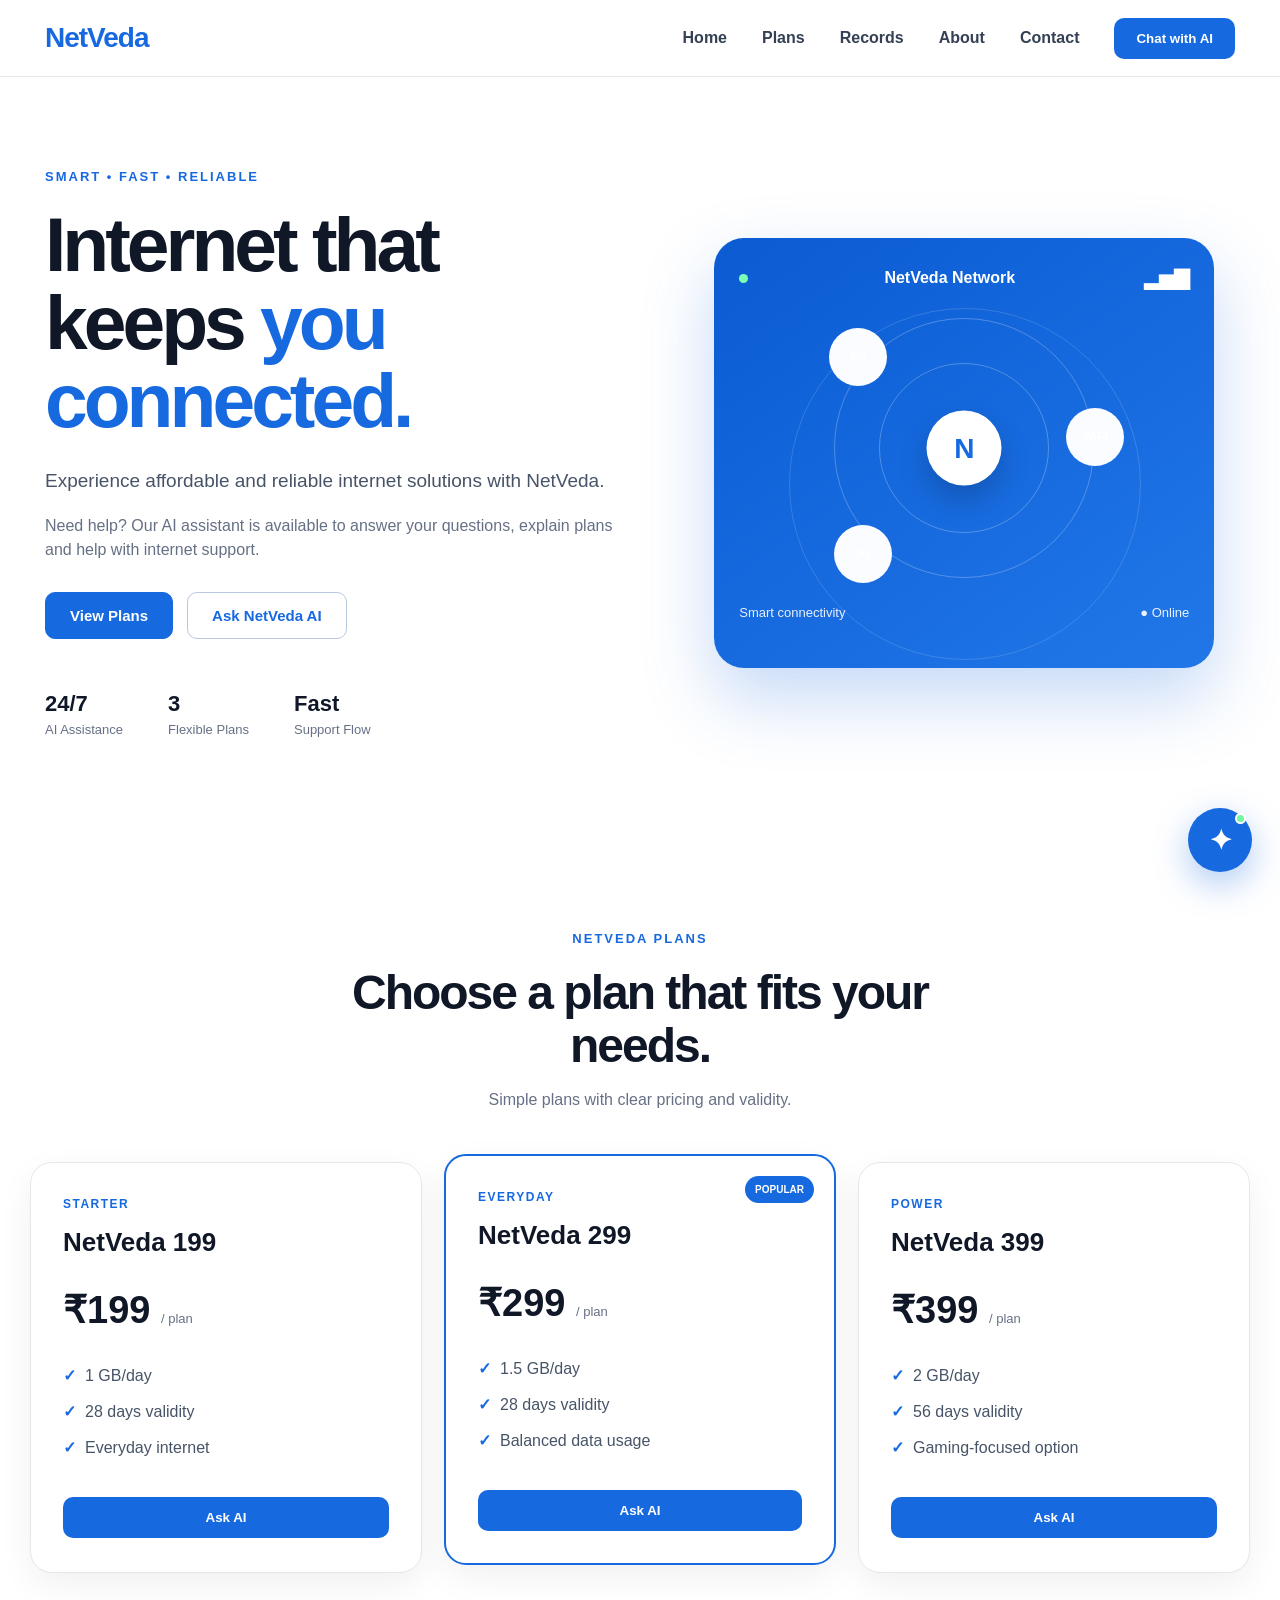
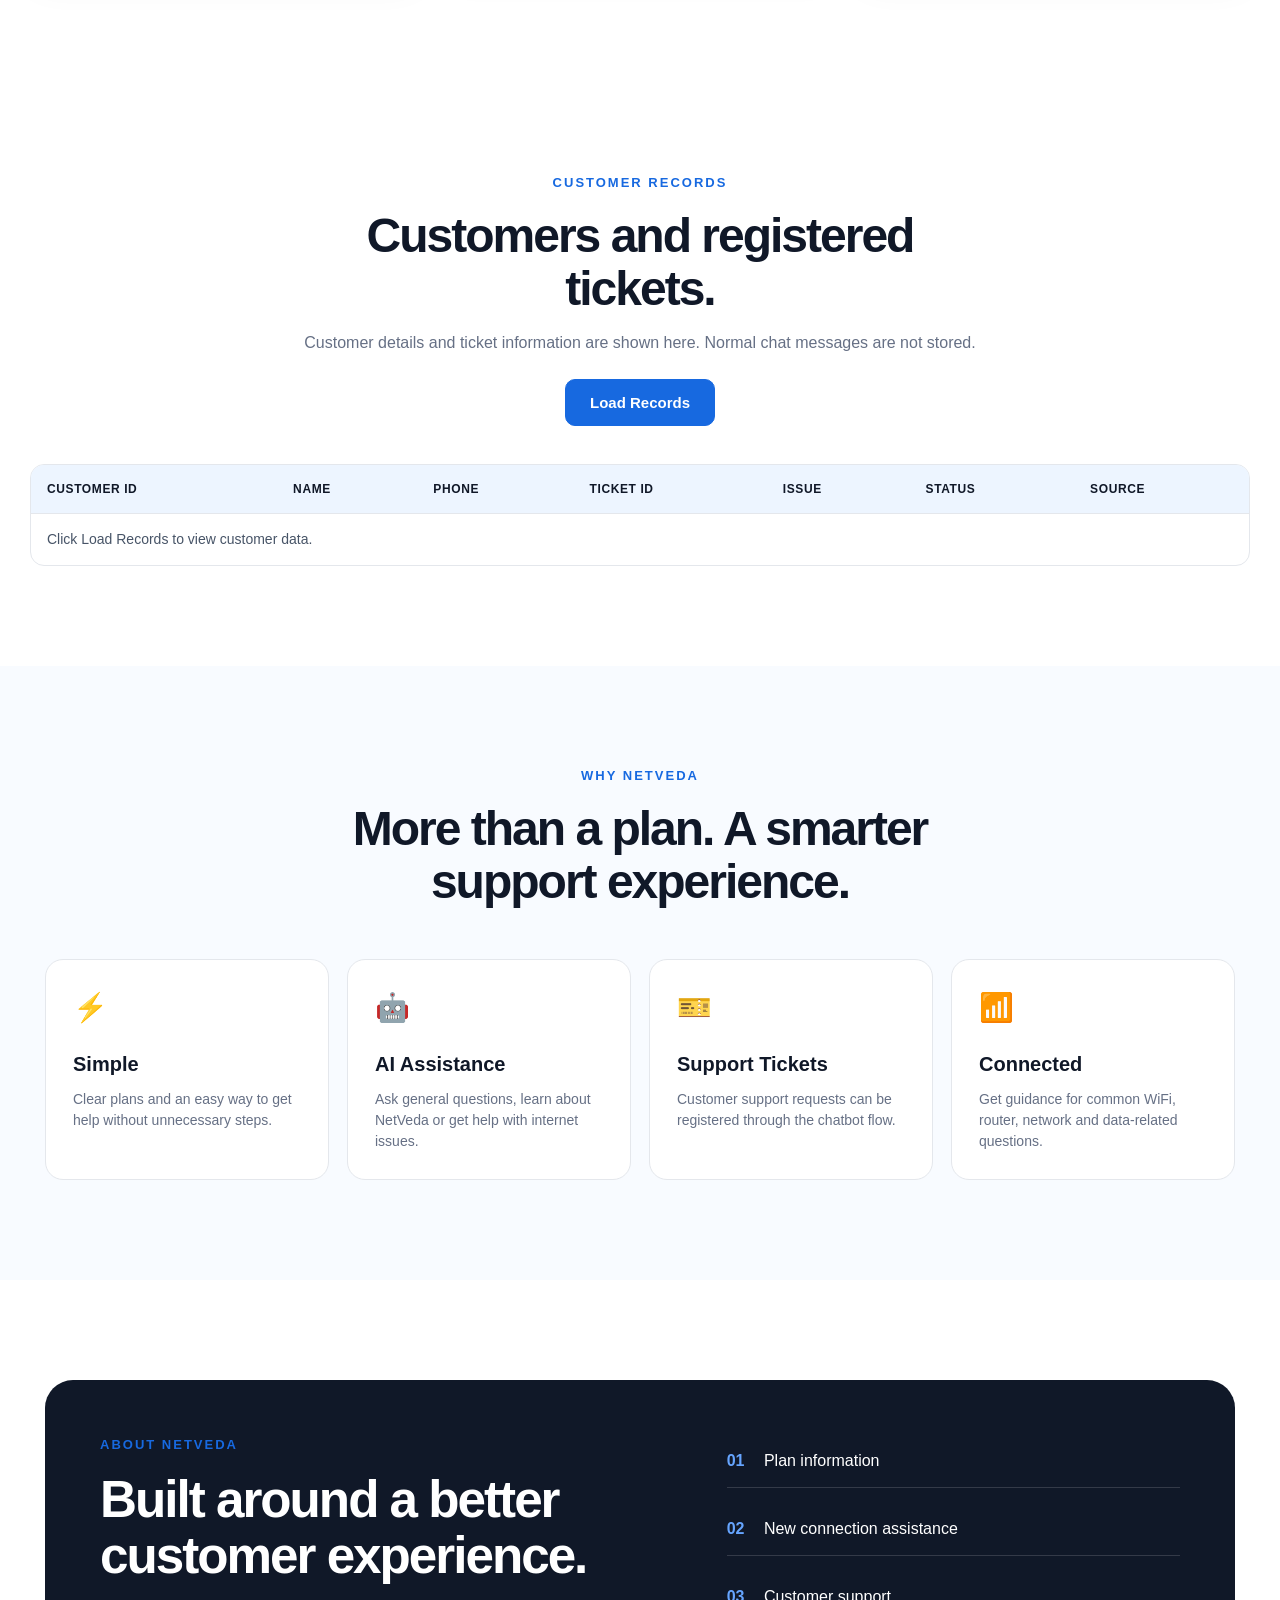
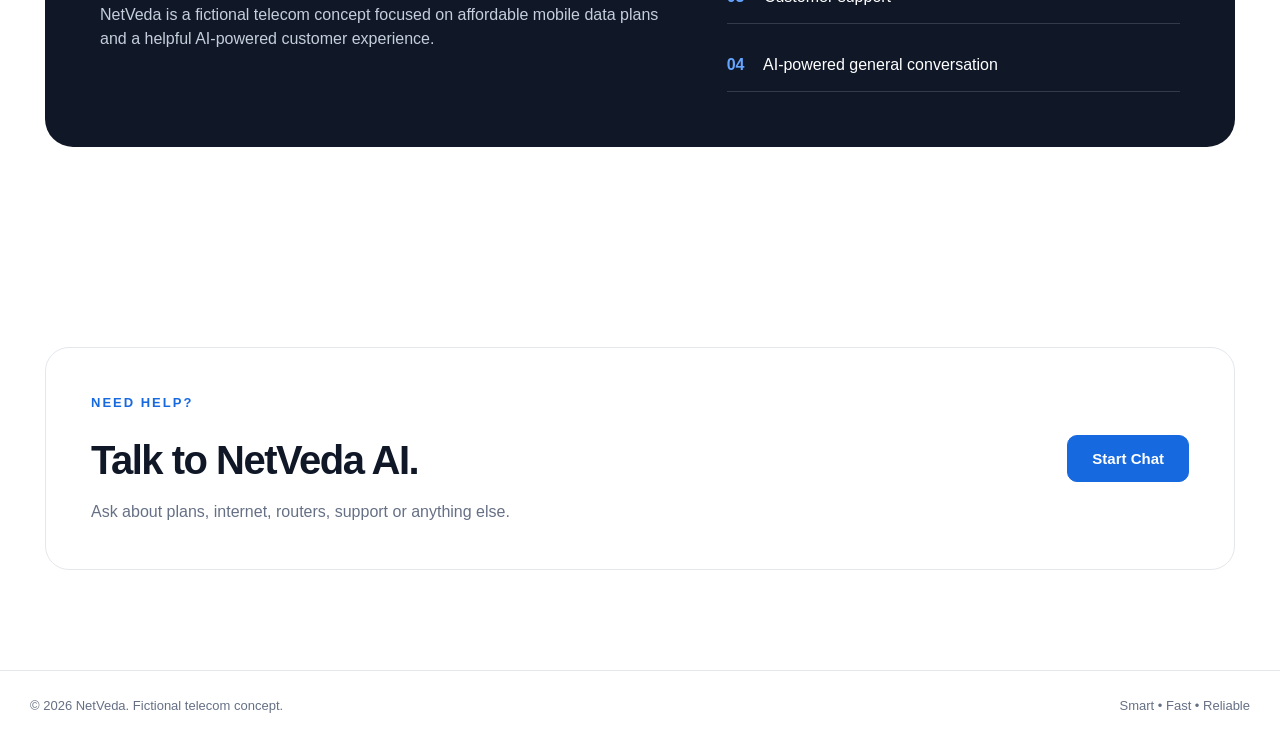
==== frontend/index.html @ 03ab460b "Initial public release" ====
<!DOCTYPE html>
<html lang="en">
<head>
    <meta charset="UTF-8">
    <meta name="viewport" content="width=device-width, initial-scale=1.0">
    <meta name="description" content="NetVeda - Smart, fast and reliable internet solutions.">
    <title>NetVeda - Smart Internet Solutions</title>

    <link rel="stylesheet" href="style.css">
</head>

<body>

    <!-- ================= NAVBAR ================= -->

    <header class="navbar">

        <div class="nav-inner">

            <a href="#home" class="brand">
                NetVeda
            </a>

            <nav class="nav-links">
                <a href="#home">Home</a>
                <a href="#plans">Plans</a>
                <a href="#customer-records">Records</a>
                <a href="#about">About</a>
                <a href="#contact">Contact</a>
            </nav>

            <button
                class="nav-chat-btn"
                type="button"
                onclick="openChat()">
                Chat with AI
            </button>

            <button
                class="mobile-menu-btn"
                type="button"
                onclick="toggleMobileMenu()">
                ☰
            </button>

        </div>

        <nav class="mobile-nav" id="mobile-nav">

            <a href="#home" onclick="closeMobileMenu()">
                Home
            </a>

            <a href="#plans" onclick="closeMobileMenu()">
                Plans
            </a>

            <a href="#customer-records" onclick="closeMobileMenu()">
                Records
            </a>

            <a href="#about" onclick="closeMobileMenu()">
                About
            </a>

            <a href="#contact" onclick="closeMobileMenu()">
                Contact
            </a>

            <button
                type="button"
                onclick="closeMobileMenu(); openChat()">
                Chat with AI
            </button>

        </nav>

    </header>


    <!-- ================= HERO ================= -->

    <main>

        <section class="hero" id="home">

            <div class="hero-content">

                <div class="eyebrow">
                    SMART • FAST • RELIABLE
                </div>

                <h1>
                    Internet that keeps
                    <span>you connected.</span>
                </h1>

                <p class="hero-text">
                    Experience affordable and reliable internet
                    solutions with NetVeda.
                </p>

                <p class="hero-subtext">
                    Need help? Our AI assistant is available to
                    answer your questions, explain plans and help
                    with internet support.
                </p>

                <div class="hero-actions">

                    <button
                        class="primary-btn"
                        onclick="scrollToPlans()">
                        View Plans
                    </button>

                    <button
                        class="secondary-btn"
                        onclick="openChat()">
                        Ask NetVeda AI
                    </button>

                </div>

                <div class="hero-stats">

                    <div>
                        <strong>24/7</strong>
                        <span>AI Assistance</span>
                    </div>

                    <div>
                        <strong>3</strong>
                        <span>Flexible Plans</span>
                    </div>

                    <div>
                        <strong>Fast</strong>
                        <span>Support Flow</span>
                    </div>

                </div>

            </div>


            <div class="hero-visual">

                <div class="network-card">

                    <div class="network-top">

                        <span class="status-dot"></span>

                        <span>
                            NetVeda Network
                        </span>

                        <span class="signal">
                            ▂▅▇
                        </span>

                    </div>

                    <div class="network-orbit">

                        <div class="orbit orbit-one"></div>
                        <div class="orbit orbit-two"></div>

                        <div class="orbit-center">
                            N
                        </div>

                        <div class="node node-one">
                            5G
                        </div>

                        <div class="node node-two">
                            WiFi
                        </div>

                        <div class="node node-three">
                            AI
                        </div>

                    </div>

                    <div class="network-footer">

                        <span>
                            Smart connectivity
                        </span>

                        <span>
                            ● Online
                        </span>

                    </div>

                </div>

            </div>

        </section>


        <!-- ================= PLANS ================= -->

        <section
            class="section plans-section"
            id="plans">

            <div class="section-heading">

                <div class="eyebrow">
                    NETVEDA PLANS
                </div>

                <h2>
                    Choose a plan that fits your needs.
                </h2>

                <p>
                    Simple plans with clear pricing and validity.
                </p>

            </div>


            <div class="plans-grid">

                <!-- PLAN 199 -->

                <article class="plan-card">

                    <div class="plan-label">
                        STARTER
                    </div>

                    <h3>
                        NetVeda 199
                    </h3>

                    <div class="price">
                        ₹199
                        <span>/ plan</span>
                    </div>

                    <ul>
                        <li>1 GB/day</li>
                        <li>28 days validity</li>
                        <li>Everyday internet</li>
                    </ul>

                    <button
                        onclick="askAboutPlan('NetVeda 199')">
                        Ask AI
                    </button>

                </article>


                <!-- PLAN 299 -->

                <article class="plan-card featured">

                    <div class="popular-badge">
                        POPULAR
                    </div>

                    <div class="plan-label">
                        EVERYDAY
                    </div>

                    <h3>
                        NetVeda 299
                    </h3>

                    <div class="price">
                        ₹299
                        <span>/ plan</span>
                    </div>

                    <ul>
                        <li>1.5 GB/day</li>
                        <li>28 days validity</li>
                        <li>Balanced data usage</li>
                    </ul>

                    <button
                        onclick="askAboutPlan('NetVeda 299')">
                        Ask AI
                    </button>

                </article>


                <!-- PLAN 399 -->

                <article class="plan-card">

                    <div class="plan-label">
                        POWER
                    </div>

                    <h3>
                        NetVeda 399
                    </h3>

                    <div class="price">
                        ₹399
                        <span>/ plan</span>
                    </div>

                    <ul>
                        <li>2 GB/day</li>
                        <li>56 days validity</li>
                        <li>Gaming-focused option</li>
                    </ul>

                    <button
                        onclick="askAboutPlan('NetVeda 399')">
                        Ask AI
                    </button>

                </article>

            </div>

        </section>


        <!-- ================= CUSTOMER RECORDS ================= -->

        <section
            class="section records-section"
            id="customer-records">

            <div class="section-heading records-heading">

                <div class="eyebrow">
                    CUSTOMER RECORDS
                </div>

                <h2>
                    Customers and registered tickets.
                </h2>

                <p>
                    Customer details and ticket information are shown here.
                    Normal chat messages are not stored.
                </p>

                <button
                    class="primary-btn records-load-btn"
                    type="button"
                    onclick="loadCustomerRecords()">
                    Load Records
                </button>

            </div>

            <div class="records-table-wrap">
                <table class="records-table">
                    <thead>
                        <tr>
                            <th>Customer ID</th>
                            <th>Name</th>
                            <th>Phone</th>
                            <th>Ticket ID</th>
                            <th>Issue</th>
                            <th>Status</th>
                            <th>Source</th>
                        </tr>
                    </thead>
                    <tbody id="customer-records-body">
                        <tr>
                            <td colspan="7">Click Load Records to view customer data.</td>
                        </tr>
                    </tbody>
                </table>
            </div>

        </section>


        <!-- ================= FEATURES ================= -->

        <section class="section features-section">

            <div class="section-heading">

                <div class="eyebrow">
                    WHY NETVEDA
                </div>

                <h2>
                    More than a plan.
                    A smarter support experience.
                </h2>

            </div>


            <div class="features-grid">

                <div class="feature-card">

                    <div class="feature-icon">
                        ⚡
                    </div>

                    <h3>
                        Simple
                    </h3>

                    <p>
                        Clear plans and an easy way to get help
                        without unnecessary steps.
                    </p>

                </div>


                <div class="feature-card">

                    <div class="feature-icon">
                        🤖
                    </div>

                    <h3>
                        AI Assistance
                    </h3>

                    <p>
                        Ask general questions, learn about NetVeda
                        or get help with internet issues.
                    </p>

                </div>


                <div class="feature-card">

                    <div class="feature-icon">
                        🎫
                    </div>

                    <h3>
                        Support Tickets
                    </h3>

                    <p>
                        Customer support requests can be registered
                        through the chatbot flow.
                    </p>

                </div>


                <div class="feature-card">

                    <div class="feature-icon">
                        📶
                    </div>

                    <h3>
                        Connected
                    </h3>

                    <p>
                        Get guidance for common WiFi, router,
                        network and data-related questions.
                    </p>

                </div>

            </div>

        </section>


        <!-- ================= ABOUT ================= -->

        <section
            class="section about-section"
            id="about">

            <div class="about-card">

                <div>

                    <div class="eyebrow">
                        ABOUT NETVEDA
                    </div>

                    <h2>
                        Built around a better
                        customer experience.
                    </h2>

                    <p>
                        NetVeda is a fictional telecom concept
                        focused on affordable mobile data plans
                        and a helpful AI-powered customer experience.
                    </p>

                </div>


                <div class="about-points">

                    <div>
                        <span>01</span>
                        Plan information
                    </div>

                    <div>
                        <span>02</span>
                        New connection assistance
                    </div>

                    <div>
                        <span>03</span>
                        Customer support
                    </div>

                    <div>
                        <span>04</span>
                        AI-powered general conversation
                    </div>

                </div>

            </div>

        </section>


        <!-- ================= CONTACT ================= -->

        <section
            class="section contact-section"
            id="contact">

            <div class="contact-card">

                <div>

                    <div class="eyebrow">
                        NEED HELP?
                    </div>

                    <h2>
                        Talk to NetVeda AI.
                    </h2>

                    <p>
                        Ask about plans, internet, routers,
                        support or anything else.
                    </p>

                </div>

                <button
                    class="primary-btn"
                    onclick="openChat()">
                    Start Chat
                </button>

            </div>

        </section>

    </main>


    <!-- ================= CHATBOT ================= -->

    <div
        class="chatbot"
        id="chatbot"
        aria-hidden="true">

        <!-- HEADER -->

        <div class="chat-header">

            <div class="chat-brand">

                <div class="bot-avatar">
                    ✦
                </div>

                <div>

                    <div class="chat-title">
                        Need help? Ask NetVeda.
                    </div>

                    <div class="chat-status">
                        <span></span>
                        Online
                    </div>

                </div>

            </div>


            <div class="chat-header-actions">

                <button
                    class="header-icon-btn"
                    onclick="minimizeChat()">
                    −
                </button>

                <button
                    class="header-icon-btn close-btn"
                    onclick="closeChat()">
                    ×
                </button>

            </div>

        </div>


        <!-- WELCOME -->

        <div
            class="chat-welcome"
            id="chat-welcome">

            <div class="welcome-icon">
                ✦
            </div>

            <h3>
                Hi! I'm NetVeda AI 👋
            </h3>

            <p>
                I can help with NetVeda plans,
                internet and router issues,
                customer support, or normal questions.
            </p>


            <div class="quick-actions">

                <button
                    onclick="quickMessage('Show me the NetVeda plans')">
                    View NetVeda Plans
                </button>

                <button
                    onclick="quickMessage('I want a new connection')">
                    New Connection
                </button>

                <button
                    onclick="quickMessage('I need internet or router help')">
                    Internet / Router Help
                </button>

                <button
                    onclick="quickMessage('I am an existing customer')">
                    Existing Customer
                </button>

            </div>

        </div>


        <!-- CHAT MESSAGES -->

        <div
            class="chat-window"
            id="chat-window">
        </div>


        <!-- INPUT -->

        <div class="chat-input-area">

            <div class="input-shell">

                <span class="input-sparkle">
                    ✦
                </span>

                <input
                    type="text"
                    id="user-input"
                    placeholder="Ask me anything..."
                    autocomplete="off">

                <button
                    type="button"
                    id="send-button"
                    onclick="sendMessage()">
                    ➤
                </button>

            </div>

            <div class="chat-note">
                NetVeda AI can make mistakes.
                Check important information.
            </div>

        </div>

    </div>


    <!-- FLOATING CHAT BUTTON -->

    <button
        class="chat-float"
        id="chat-float"
        onclick="openChat()">

        <span class="float-bot">
            ✦
        </span>

        <span class="float-pulse"></span>

    </button>


    <!-- FOOTER -->

    <footer class="footer">

        <div>
            © 2026 NetVeda.
            Fictional telecom concept.
        </div>

        <div>
            Smart • Fast • Reliable
        </div>

    </footer>


    <script src="script.js"></script>

</body>
</html>
---- frontend/style.css ----
/* =========================================================
   NETVEDA WEBSITE
   ========================================================= */

* {
    box-sizing: border-box;
    margin: 0;
    padding: 0;
}

:root {
    --blue: #1769e0;
    --blue-dark: #0d4fc1;
    --blue-light: #edf5ff;
    --text: #101828;
    --muted: #667085;
    --border: #e4e7ec;
    --white: #ffffff;
    --shadow: 0 20px 60px rgba(16, 24, 40, 0.12);
}

html {
    scroll-behavior: smooth;
}

body {
    font-family: Arial, Helvetica, sans-serif;
    color: var(--text);
    background: #ffffff;
    line-height: 1.5;
}


/* =========================================================
   NAVBAR
   ========================================================= */

.navbar {
    position: sticky;
    top: 0;
    z-index: 100;
    background: rgba(255, 255, 255, 0.96);
    border-bottom: 1px solid var(--border);
    background: rgba(255, 255, 255, 0.98);
}

.nav-inner {
    max-width: 1250px;
    height: 76px;
    margin: auto;
    padding: 0 30px;

    display: flex;
    align-items: center;
    justify-content: space-between;
}

.brand {
    color: var(--blue);
    text-decoration: none;
    font-size: 28px;
    font-weight: 800;
    letter-spacing: -1px;
}

.nav-links {
    display: flex;
    gap: 35px;
    margin-left: auto;
    margin-right: 35px;
}

.nav-links a {
    text-decoration: none;
    color: #344054;
    font-weight: 600;
}

.nav-links a:hover {
    color: var(--blue);
}

.nav-chat-btn {
    border: none;
    background: var(--blue);
    color: white;
    padding: 13px 22px;
    border-radius: 10px;
    font-weight: 700;
    cursor: pointer;
}

.nav-chat-btn:hover {
    background: var(--blue-dark);
}

.mobile-menu-btn {
    display: none;
}

.mobile-nav {
    display: none;
}


/* =========================================================
   HERO
   ========================================================= */

.hero {
    max-width: 1250px;
    min-height: 680px;
    margin: auto;
    padding: 90px 30px;

    display: grid;
    grid-template-columns: 1.05fr 0.95fr;
    align-items: center;
    gap: 50px;
}

.eyebrow {
    color: var(--blue);
    font-size: 13px;
    font-weight: 800;
    letter-spacing: 2px;
    margin-bottom: 18px;
}

.hero h1 {
    font-size: clamp(48px, 6vw, 78px);
    line-height: 1.02;
    letter-spacing: -4px;
    max-width: 720px;
}

.hero h1 span {
    color: var(--blue);
}

.hero-text {
    margin-top: 28px;
    color: #475467;
    font-size: 19px;
    max-width: 650px;
}

.hero-subtext {
    margin-top: 18px;
    color: var(--muted);
    font-size: 16px;
    max-width: 650px;
}

.hero-actions {
    display: flex;
    gap: 14px;
    margin-top: 30px;
}

.primary-btn,
.secondary-btn {
    border-radius: 10px;
    padding: 14px 24px;
    font-weight: 700;
    cursor: pointer;
    font-size: 15px;
}

.primary-btn {
    border: 1px solid var(--blue);
    background: var(--blue);
    color: white;
}

.primary-btn:hover {
    background: var(--blue-dark);
}

.secondary-btn {
    border: 1px solid #b8c8df;
    background: white;
    color: var(--blue);
}

.secondary-btn:hover {
    background: var(--blue-light);
}

.hero-stats {
    display: flex;
    gap: 45px;
    margin-top: 48px;
}

.hero-stats div {
    display: flex;
    flex-direction: column;
}

.hero-stats strong {
    font-size: 22px;
}

.hero-stats span {
    color: var(--muted);
    font-size: 13px;
}


/* =========================================================
   NETWORK CARD
   ========================================================= */

.hero-visual {
    display: flex;
    justify-content: center;
}

.network-card {
    width: min(100%, 500px);
    height: 430px;
    border-radius: 30px;
    background: linear-gradient(145deg, #0b5bd3, #2177e8);
    box-shadow: 0 30px 70px rgba(23, 105, 224, 0.25);
    padding: 25px;
    color: white;
    position: relative;
    overflow: hidden;
}

.network-card::before {
    content: "";
    position: absolute;
    width: 350px;
    height: 350px;
    border-radius: 50%;
    border: 1px solid rgba(255,255,255,0.15);
    top: 70px;
    left: 75px;
}

.network-top,
.network-footer {
    display: flex;
    justify-content: space-between;
    align-items: center;
    position: relative;
    z-index: 2;
}

.network-top {
    font-weight: 700;
}

.status-dot {
    width: 9px;
    height: 9px;
    border-radius: 50%;
    background: #7dffb2;
    display: inline-block;
    margin-right: 7px;
}

.signal {
    font-size: 20px;
}

.network-orbit {
    height: 310px;
    position: relative;
}

.orbit {
    position: absolute;
    border: 1px solid rgba(255,255,255,0.25);
    border-radius: 50%;
    top: 50%;
    left: 50%;
    transform: translate(-50%, -50%);
}

.orbit-one {
    width: 260px;
    height: 260px;
}

.orbit-two {
    width: 170px;
    height: 170px;
}

.orbit-center {
    position: absolute;
    top: 50%;
    left: 50%;
    transform: translate(-50%, -50%);

    width: 75px;
    height: 75px;
    border-radius: 50%;

    background: white;
    color: var(--blue);

    display: flex;
    align-items: center;
    justify-content: center;

    font-size: 28px;
    font-weight: 900;

    box-shadow: 0 15px 30px rgba(0,0,0,0.18);
}

.node {
    position: absolute;
    width: 58px;
    height: 58px;
    border-radius: 50%;

    background: rgba(255,255,255,0.15);
    border: 1px solid rgba(255,255,255,0.4);

    display: flex;
    align-items: center;
    justify-content: center;

    font-size: 12px;
    font-weight: 800;

   background: rgba(255, 255, 255, 0.98);
}

.node-one {
    top: 35px;
    left: 90px;
}

.node-two {
    right: 65px;
    top: 115px;
}

.node-three {
    left: 95px;
    bottom: 20px;
}

.network-footer {
    font-size: 13px;
    opacity: 0.9;
}


/* =========================================================
   SECTIONS
   ========================================================= */

.section {
    max-width: 1250px;
    margin: auto;
    padding: 100px 30px;
}

.section-heading {
    text-align: center;
    max-width: 700px;
    margin: auto;
}

.section-heading h2 {
    font-size: clamp(32px, 4vw, 48px);
    line-height: 1.1;
    letter-spacing: -2px;
}

.section-heading p {
    color: var(--muted);
    margin-top: 15px;
}


/* =========================================================
   PLANS
   ========================================================= */

.plans-section {
    max-width: 1300px;
}

.plans-grid {
    display: grid;
    grid-template-columns: repeat(3, 1fr);
    gap: 22px;
    margin-top: 50px;
}

.plan-card {
    position: relative;
    border: 1px solid var(--border);
    border-radius: 22px;
    padding: 32px;
    background: white;
    box-shadow: 0 12px 35px rgba(16,24,40,0.06);
}

.plan-card.featured {
    border: 2px solid var(--blue);
    transform: translateY(-8px);
}

.popular-badge {
    position: absolute;
    right: 20px;
    top: 20px;

    background: var(--blue);
    color: white;

    padding: 6px 10px;
    border-radius: 20px;

    font-size: 10px;
    font-weight: 800;
}

.plan-label {
    color: var(--blue);
    font-size: 12px;
    font-weight: 800;
    letter-spacing: 1.5px;
}

.plan-card h3 {
    font-size: 26px;
    margin-top: 10px;
}

.price {
    font-size: 38px;
    font-weight: 800;
    margin-top: 20px;
}

.price span {
    font-size: 13px;
    font-weight: 500;
    color: var(--muted);
}

.plan-card ul {
    list-style: none;
    margin-top: 25px;
}

.plan-card li {
    margin: 12px 0;
    color: #475467;
}

.plan-card li::before {
    content: "✓";
    color: var(--blue);
    font-weight: 800;
    margin-right: 9px;
}

.plan-card button {
    width: 100%;
    margin-top: 25px;

    border: none;
    background: var(--blue);
    color: white;

    padding: 13px;
    border-radius: 10px;

    font-weight: 700;
    cursor: pointer;
}

.plan-card button:hover {
    background: var(--blue-dark);
}


/* =========================================================
   CUSTOMER RECORDS
   ========================================================= */

.records-section {
    max-width: 1300px;
}

.records-load-btn {
    margin-top: 24px;
}

.records-table-wrap {
    margin-top: 38px;
    overflow-x: auto;
    border: 1px solid var(--border);
    border-radius: 14px;
    background: white;
}

.records-table {
    width: 100%;
    min-width: 900px;
    border-collapse: collapse;
    text-align: left;
}

.records-table th,
.records-table td {
    padding: 15px 16px;
    border-bottom: 1px solid var(--border);
    vertical-align: top;
    font-size: 14px;
}

.records-table th {
    background: var(--blue-light);
    color: var(--text);
    font-size: 12px;
    letter-spacing: 0.6px;
    text-transform: uppercase;
}

.records-table td {
    color: #475467;
    max-width: 280px;
    word-break: break-word;
}

.records-table tr:last-child td {
    border-bottom: none;
}


/* =========================================================
   FEATURES
   ========================================================= */

.features-section {
    background: #f8fbff;
    max-width: none;
    padding-left: max(30px, calc((100vw - 1190px) / 2));
    padding-right: max(30px, calc((100vw - 1190px) / 2));
}

.features-grid {
    max-width: 1190px;
    margin: 50px auto 0;

    display: grid;
    grid-template-columns: repeat(4, 1fr);
    gap: 18px;
}

.feature-card {
    background: white;
    border: 1px solid var(--border);
    border-radius: 18px;
    padding: 27px;
}

.feature-icon {
    font-size: 28px;
    margin-bottom: 20px;
}

.feature-card h3 {
    font-size: 20px;
}

.feature-card p {
    color: var(--muted);
    margin-top: 10px;
    font-size: 14px;
}


/* =========================================================
   ABOUT
   ========================================================= */

.about-card {
    background: #101828;
    color: white;
    border-radius: 28px;
    padding: 55px;

    display: grid;
    grid-template-columns: 1fr 0.8fr;
    gap: 60px;
}

.about-card h2 {
    font-size: clamp(34px, 4vw, 52px);
    line-height: 1.08;
    letter-spacing: -2px;
}

.about-card p {
    color: #c5cedb;
    margin-top: 20px;
    max-width: 650px;
}

.about-points {
    display: grid;
    gap: 15px;
    align-content: center;
}

.about-points div {
    border-bottom: 1px solid rgba(255,255,255,0.15);
    padding: 14px 0;
}

.about-points span {
    color: #66a5ff;
    font-weight: 800;
    margin-right: 15px;
}


/* =========================================================
   CONTACT
   ========================================================= */

.contact-card {
    border: 1px solid var(--border);
    border-radius: 24px;
    padding: 45px;

    display: flex;
    justify-content: space-between;
    align-items: center;
    gap: 30px;
}

.contact-card h2 {
    font-size: 40px;
    letter-spacing: -1.5px;
}

.contact-card p {
    color: var(--muted);
    margin-top: 10px;
}


/* =========================================================
   CHATBOT
   ========================================================= */

.chatbot {
    position: fixed;
    right: 28px;
    bottom: 28px;

    width: 400px;
    height: 620px;

    background: white;
    border-radius: 24px;

    box-shadow: 0 30px 80px rgba(16,24,40,0.25);

    overflow: hidden;

    display: flex;
    flex-direction: column;

    z-index: 1000;

    opacity: 0;
    visibility: hidden;
    transform: translateY(25px) scale(0.97);

    transition:
        opacity 0.2s ease,
        visibility 0.2s ease,
        transform 0.2s ease;
}

.chatbot.active {
    opacity: 1;
    visibility: visible;
    transform: translateY(0) scale(1);
}


/* CHAT HEADER */

.chat-header {
    background: linear-gradient(
        135deg,
        #0756c9,
        #1769e0
    );

    color: white;

    padding: 18px;

    display: flex;
    align-items: center;
    justify-content: space-between;
}

.chat-brand {
    display: flex;
    align-items: center;
    gap: 11px;
}

.bot-avatar {
    width: 43px;
    height: 43px;

    border-radius: 50%;

    background: white;
    color: var(--blue);

    display: flex;
    align-items: center;
    justify-content: center;

    font-size: 22px;
    font-weight: 900;
}

.chat-title {
    font-weight: 800;
    font-size: 15px;
}

.chat-status {
    margin-top: 2px;
    font-size: 12px;
    opacity: 0.9;
}

.chat-status span {
    display: inline-block;

    width: 7px;
    height: 7px;

    border-radius: 50%;
    background: #75f5a7;

    margin-right: 5px;
}

.chat-header-actions {
    display: flex;
    gap: 5px;
}

.header-icon-btn {
    border: none;
    background: rgba(255,255,255,0.15);
    color: white;

    width: 34px;
    height: 34px;

    border-radius: 9px;

    cursor: pointer;

    font-size: 21px;
}

.header-icon-btn:hover {
    background: rgba(255,255,255,0.25);
}


/* WELCOME */

.chat-welcome {
    padding: 22px 20px 12px;
}

.welcome-icon {
    width: 38px;
    height: 38px;

    border-radius: 12px;

    background: var(--blue-light);
    color: var(--blue);

    display: flex;
    align-items: center;
    justify-content: center;

    font-size: 20px;
    font-weight: 900;
}

.chat-welcome h3 {
    margin-top: 12px;
    font-size: 19px;
}

.chat-welcome p {
    color: var(--muted);
    font-size: 13px;
    margin-top: 7px;
}

.quick-actions {
    display: flex;
    flex-direction: column;
    gap: 8px;
    margin-top: 15px;
}

.quick-actions button {
    text-align: left;

    border: 1px solid #d7e3f5;
    background: #f7faff;

    color: #1756ad;

    border-radius: 10px;

    padding: 10px 12px;

    cursor: pointer;
    font-size: 13px;
    font-weight: 700;
}

.quick-actions button:hover {
    background: #eaf3ff;
}


/* CHAT WINDOW */

.chat-window {
    flex: 1;
    overflow-y: auto;
    padding: 10px 17px 15px;

    display: flex;
    flex-direction: column;
    gap: 10px;
}

.message {
    display: flex;
    width: 100%;
}

.bot-message {
    justify-content: flex-start;
}

.user-message {
    justify-content: flex-end;
}

.message-content {
    max-width: 84%;

    padding: 11px 13px;

    border-radius: 14px;

    font-size: 13px;
    line-height: 1.55;
    word-wrap: break-word;
}

.bot-message .message-content {
    background: #f2f5f9;
    color: #253044;
    border-bottom-left-radius: 5px;
}

.user-message .message-content {
    background: var(--blue);
    color: white;
    border-bottom-right-radius: 5px;
}


/* THINKING */

.thinking-dots {
    display: inline-flex;
    gap: 4px;
    align-items: center;
}

.thinking-dots span {
    width: 6px;
    height: 6px;

    border-radius: 50%;
    background: #7a8699;

    animation: thinking 1.2s infinite ease-in-out;
}

.thinking-dots span:nth-child(2) {
    animation-delay: 0.15s;
}

.thinking-dots span:nth-child(3) {
    animation-delay: 0.3s;
}

@keyframes thinking {
    0%, 60%, 100% {
        transform: translateY(0);
        opacity: 0.5;
    }

    30% {
        transform: translateY(-4px);
        opacity: 1;
    }
}


/* INPUT */

.chat-input-area {
    padding: 12px 13px 13px;
    border-top: 1px solid var(--border);
    background: white;
}

.input-shell {
    border: 1px solid #b8c8df;
    border-radius: 13px;

    height: 49px;

    display: flex;
    align-items: center;

    padding: 0 7px 0 13px;

    transition: border 0.2s;
}

.input-shell:focus-within {
    border-color: var(--blue);
}

.input-sparkle {
    color: #7c8798;
    margin-right: 9px;
}

.input-shell input {
    flex: 1;

    border: none;
    outline: none;

    font-size: 14px;

    min-width: 0;
}

.input-shell button {
    width: 38px;
    height: 38px;

    border: none;
    border-radius: 10px;

    background: var(--blue);
    color: white;

    cursor: pointer;

    font-size: 17px;
}

.input-shell button:hover {
    background: var(--blue-dark);
}

.input-shell button:disabled {
    opacity: 0.55;
    cursor: not-allowed;
}

.chat-note {
    text-align: center;

    color: #98a2b3;

    font-size: 9px;

    margin-top: 7px;
}


/* FLOATING BUTTON */

.chat-float {
    position: fixed;

    right: 28px;
    bottom: 28px;

    width: 64px;
    height: 64px;

    border: none;
    border-radius: 50%;

    background: var(--blue);
    color: white;

    box-shadow: 0 12px 35px rgba(23,105,224,0.35);

    cursor: pointer;

    z-index: 999;

    display: flex;
    align-items: center;
    justify-content: center;
}

.chat-float:hover {
    background: var(--blue-dark);
    transform: scale(1.05);
}

.float-bot {
    font-size: 28px;
    font-weight: 900;
}

.float-pulse {
    position: absolute;

    width: 11px;
    height: 11px;

    border-radius: 50%;

    background: #73f5a2;

    top: 5px;
    right: 6px;

    border: 2px solid white;
}

.chat-float.hidden {
    display: none;
}


/* MINIMIZE */

.chatbot.minimized {
    height: 76px;
}

.chatbot.minimized .chat-welcome,
.chatbot.minimized .chat-window,
.chatbot.minimized .chat-input-area {
    display: none;
}


/* =========================================================
   FOOTER
   ========================================================= */

.footer {
    border-top: 1px solid var(--border);

    padding: 25px 30px;

    display: flex;
    justify-content: space-between;

    color: var(--muted);

    font-size: 13px;
}


/* =========================================================
   RESPONSIVE
   ========================================================= */

@media (max-width: 950px) {

    .nav-links {
        gap: 20px;
        margin-right: 15px;
    }

    .hero {
        grid-template-columns: 1fr;
        padding-top: 65px;
    }

    .hero-visual {
        min-height: 390px;
    }

    .features-grid {
        grid-template-columns: repeat(2, 1fr);
    }

    .plans-grid {
        grid-template-columns: 1fr;
    }

    .plan-card.featured {
        transform: none;
    }

    .about-card {
        grid-template-columns: 1fr;
    }

}


@media (max-width: 700px) {

    .nav-inner {
        height: 70px;
        padding: 0 18px;
    }

    .brand {
        font-size: 25px;
    }

    .nav-links,
    .nav-chat-btn {
        display: none;
    }

    .mobile-menu-btn {
        display: block;

        border: none;

        background: var(--blue-light);
        color: var(--blue);

        width: 42px;
        height: 42px;

        border-radius: 11px;

        font-size: 20px;

        cursor: pointer;
    }

    .mobile-nav {
        padding: 8px 18px 17px;

        background: white;

        border-top: 1px solid var(--border);

        flex-direction: column;
        gap: 4px;
    }

    .mobile-nav.active {
        display: flex;
    }

    .mobile-nav a,
    .mobile-nav button {
        border: none;

        background: transparent;

        text-align: left;

        padding: 11px;

        font-weight: 650;

        border-radius: 10px;

        text-decoration: none;
        color: #344054;
    }

    .mobile-nav button {
        color: var(--blue);
        background: var(--blue-light);
    }

    .hero {
        padding: 58px 20px 50px;
        gap: 35px;
    }

    .hero h1 {
        font-size: 47px;
        letter-spacing: -2.7px;
    }

    .hero-actions {
        flex-direction: column;
    }

    .hero-actions button {
        width: 100%;
    }

    .hero-stats {
        gap: 20px;
        justify-content: space-between;
    }

    .section {
        padding: 72px 20px;
    }

    .plans-section {
        padding-left: 20px;
        padding-right: 20px;
    }

    .features-grid {
        grid-template-columns: 1fr;
    }

    .about-card,
    .contact-card {
        padding: 28px;
    }

    .contact-card {
        flex-direction: column;
        align-items: flex-start;
    }

    .footer {
        padding: 22px 20px;
        flex-direction: column;
        gap: 5px;
    }

    .chatbot {
        right: 10px;
        bottom: 10px;

        width: calc(100vw - 20px);
        height: calc(100vh - 20px);

        min-height: 0;

        border-radius: 22px;
    }

    .chat-float {
        right: 16px;
        bottom: 16px;
    }

}

.chat-plan-options {
    display: flex;
    flex-wrap: wrap;
    gap: 8px;
    margin: 0 16px 12px;
}

.chat-plan-options button {
    border: 1px solid #1769e0;
    border-radius: 18px;
    padding: 8px 12px;
    background: #ffffff;
    color: #1769e0;
    font-size: 12px;
    font-weight: 700;
    cursor: pointer;
}

.chat-plan-options button:hover {
    background: #edf5ff;
}
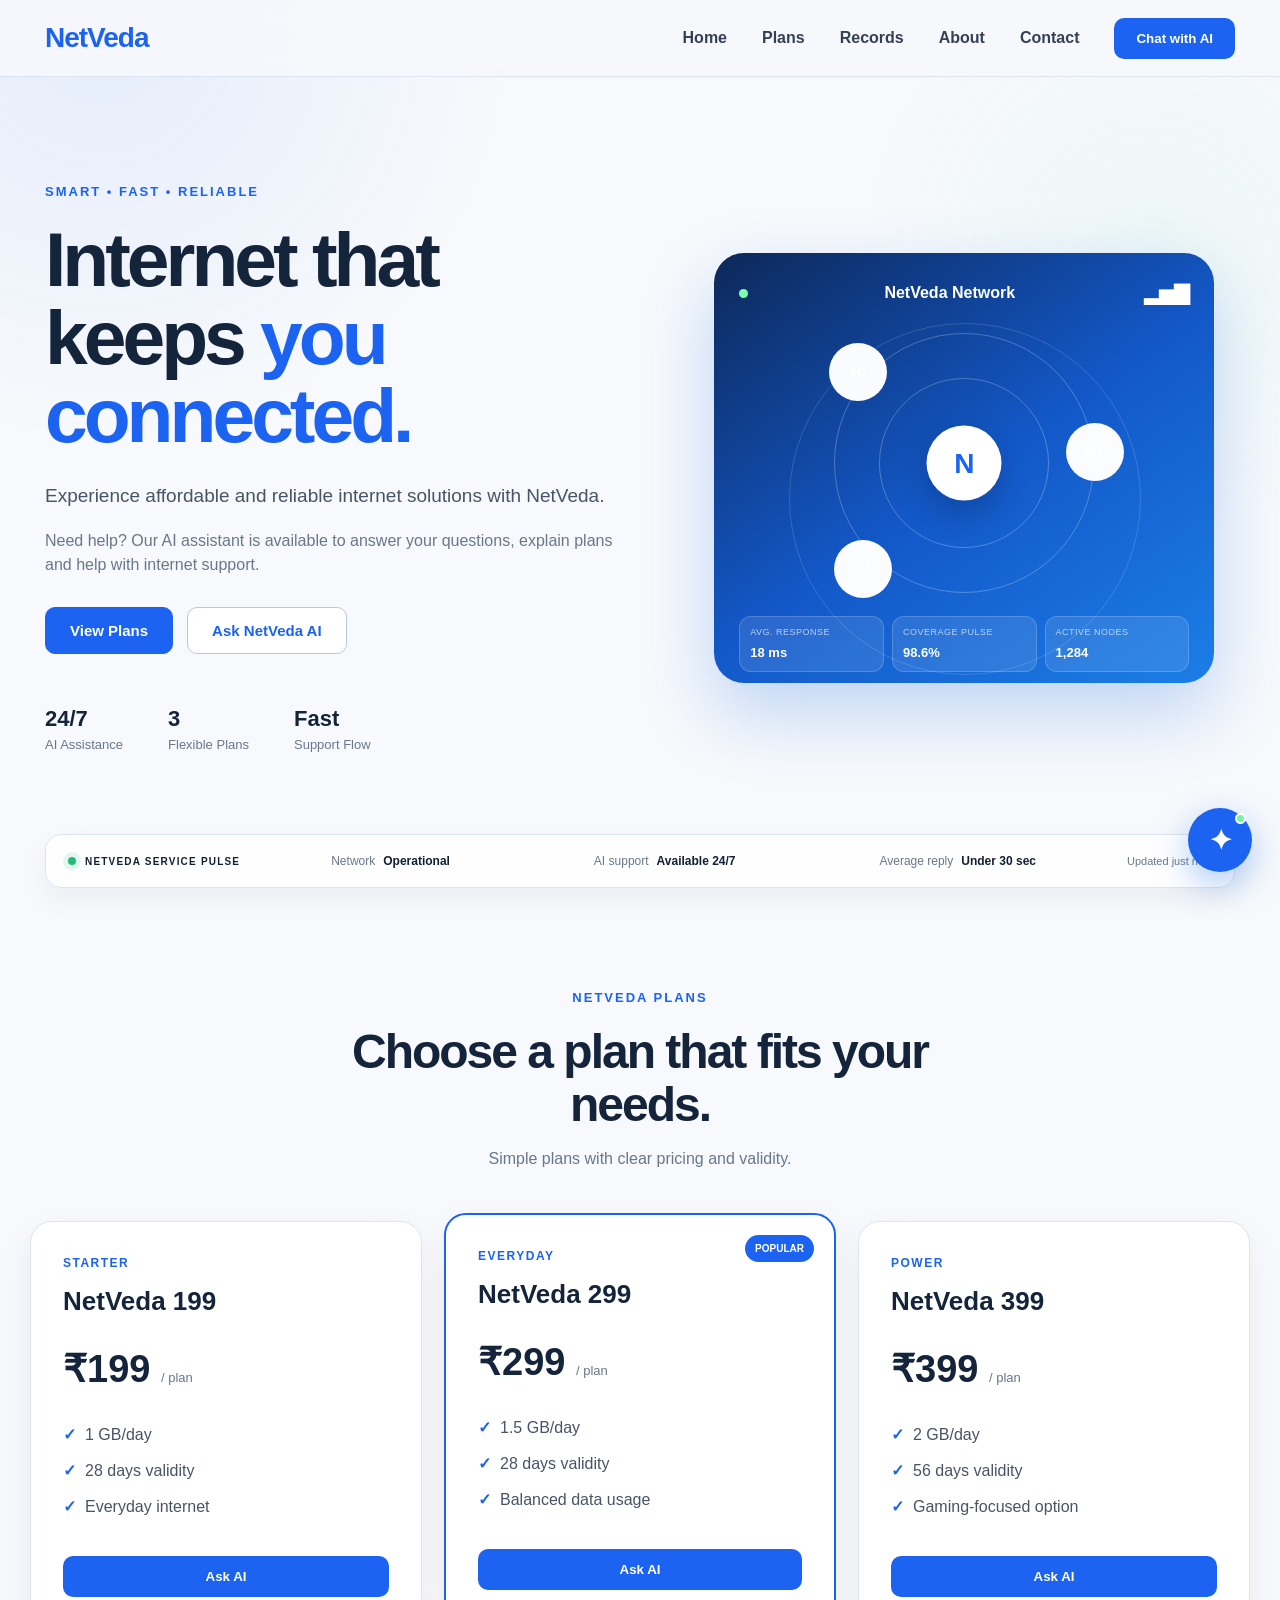
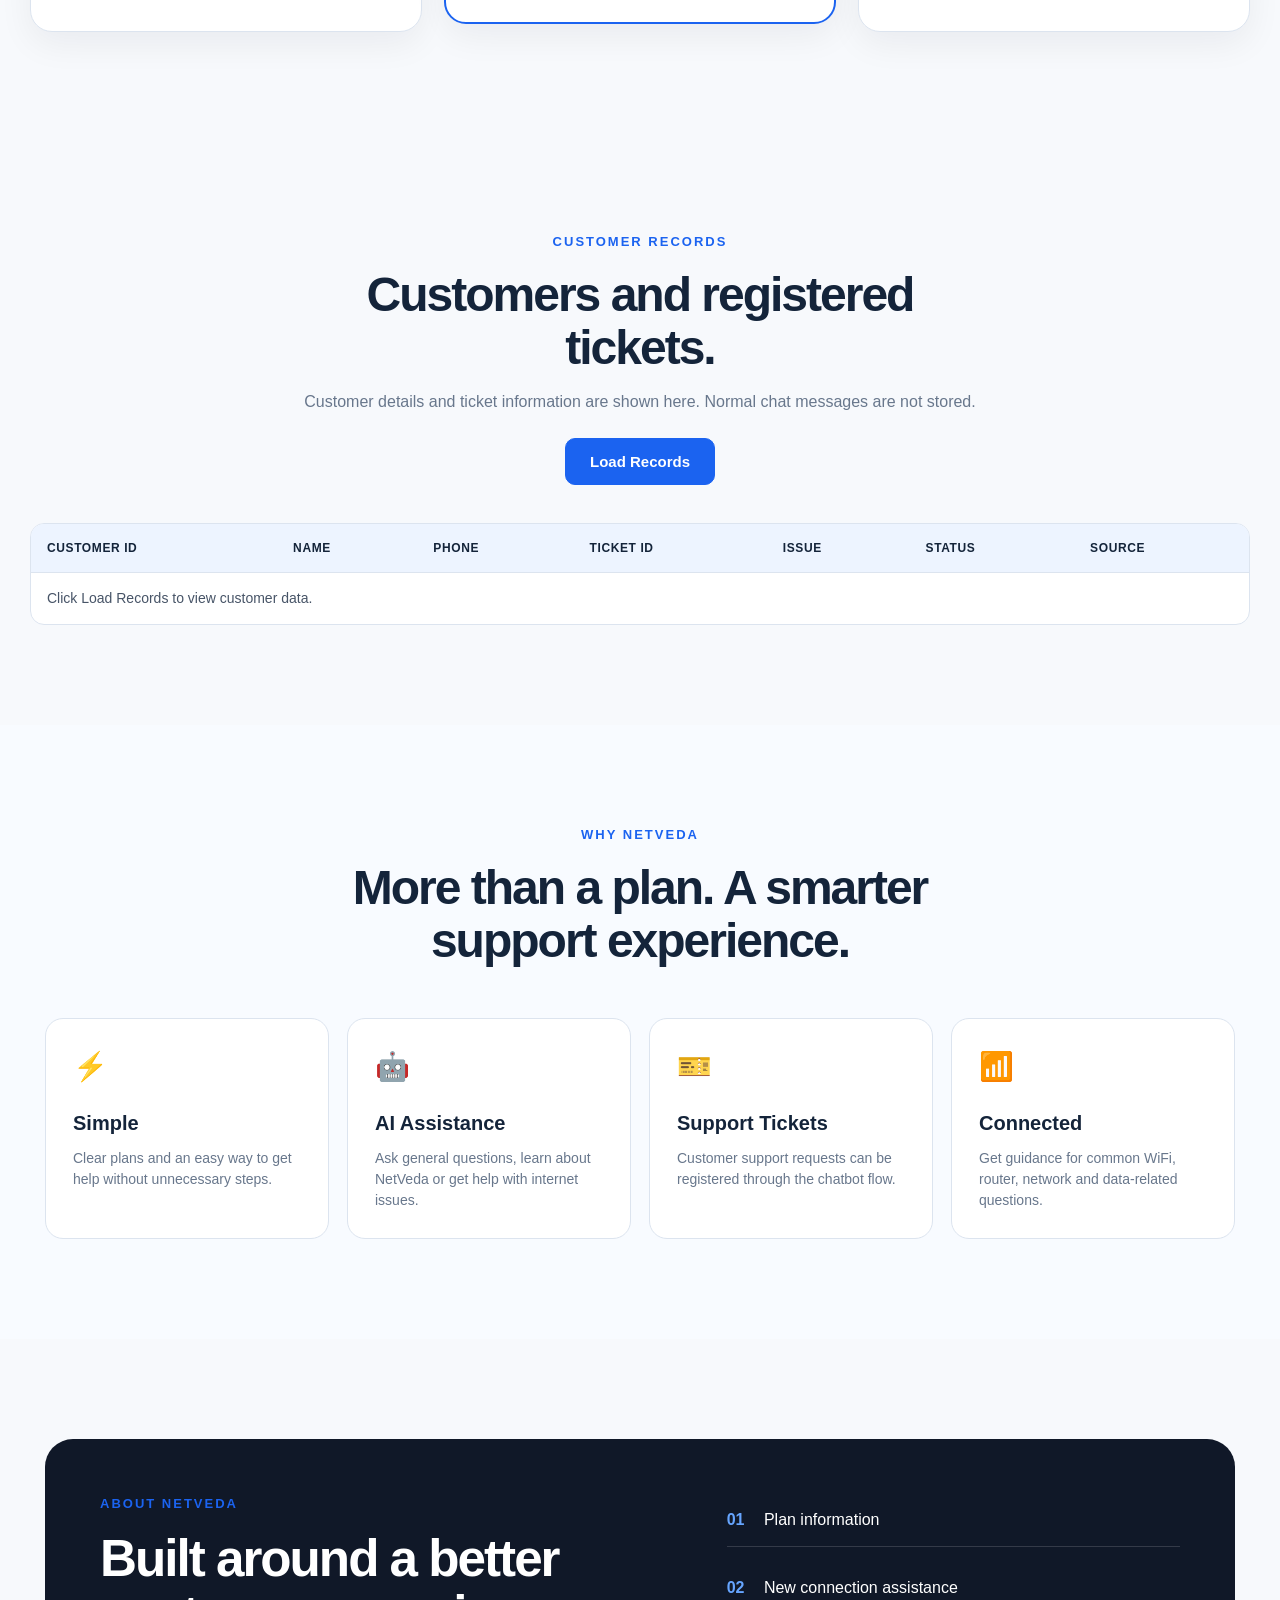
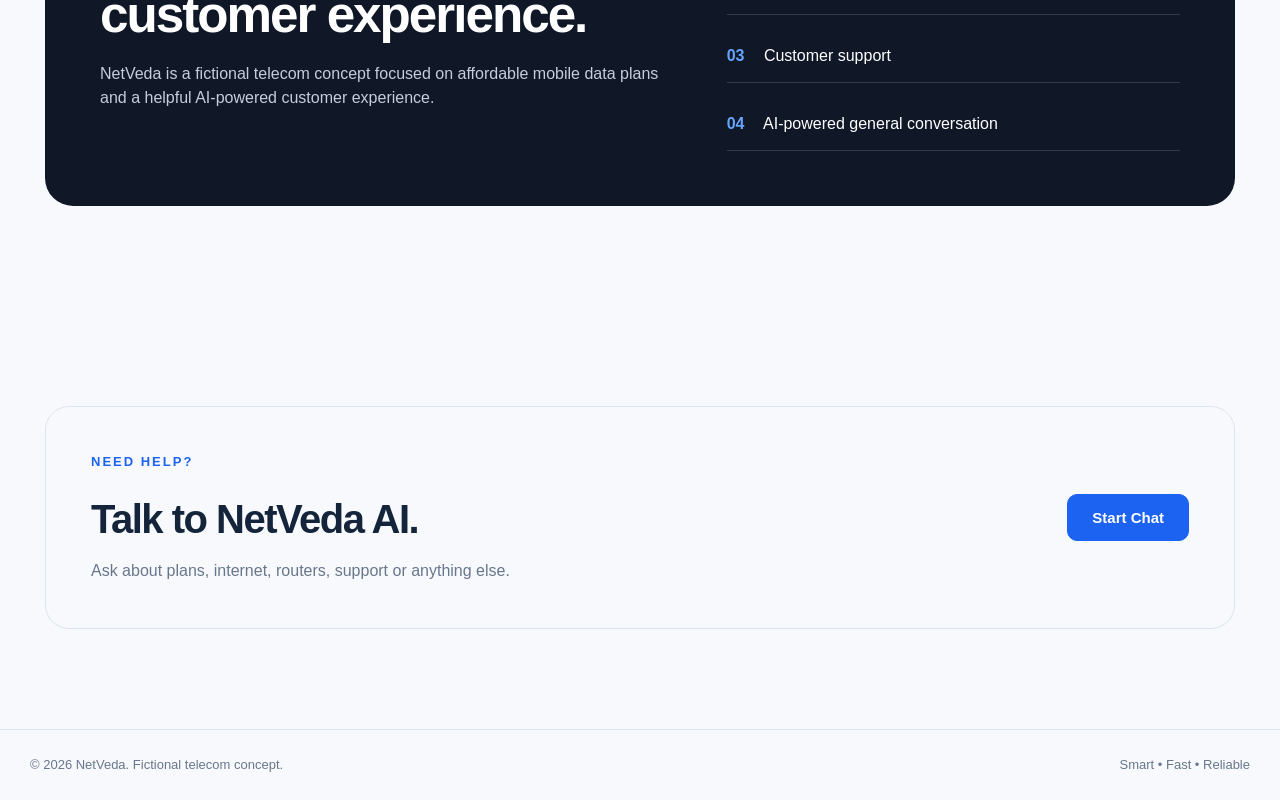
==== commit cd7b98c3: "Upgrade NetVeda service experience" ====
--- a/frontend/index.html
+++ b/frontend/index.html
@@ -185,6 +185,21 @@
 
                     </div>
 
+                    <div class="network-metrics">
+                        <div>
+                            <span>Avg. response</span>
+                            <strong>18 ms</strong>
+                        </div>
+                        <div>
+                            <span>Coverage pulse</span>
+                            <strong>98.6%</strong>
+                        </div>
+                        <div>
+                            <span>Active nodes</span>
+                            <strong>1,284</strong>
+                        </div>
+                    </div>
+
                     <div class="network-footer">
 
                         <span>
@@ -201,6 +216,22 @@
 
             </div>
 
+        </section>
+
+
+        <!-- ================= SERVICE PULSE ================= -->
+
+        <section class="service-pulse" aria-label="NetVeda service status">
+            <div class="pulse-label">
+                <span class="pulse-dot"></span>
+                <span>NETVEDA SERVICE PULSE</span>
+            </div>
+            <div class="pulse-items">
+                <div><span>Network</span><strong>Operational</strong></div>
+                <div><span>AI support</span><strong>Available 24/7</strong></div>
+                <div><span>Average reply</span><strong>Under 30 sec</strong></div>
+            </div>
+            <span class="pulse-time">Updated just now</span>
         </section>
 
 
--- a/frontend/style.css
+++ b/frontend/style.css
@@ -9,12 +9,12 @@
 }
 
 :root {
-    --blue: #1769e0;
-    --blue-dark: #0d4fc1;
-    --blue-light: #edf5ff;
-    --text: #101828;
-    --muted: #667085;
-    --border: #e4e7ec;
+    --blue: #1b63f0;
+    --blue-dark: #1049b9;
+    --blue-light: #edf4ff;
+    --text: #14243a;
+    --muted: #68778c;
+    --border: #dce4ef;
     --white: #ffffff;
     --shadow: 0 20px 60px rgba(16, 24, 40, 0.12);
 }
@@ -24,9 +24,9 @@
 }
 
 body {
-    font-family: Arial, Helvetica, sans-serif;
+    font-family: "DM Sans", "Segoe UI", sans-serif;
     color: var(--text);
-    background: #ffffff;
+    background: #f7f9fc;
     line-height: 1.5;
 }
 
@@ -1305,4 +1305,190 @@
 
 .chat-plan-options button:hover {
     background: #edf5ff;
+}
+
+/* =========================================================
+   ADVANCED SERVICE SURFACE
+   ========================================================= */
+
+body::before {
+    content: "";
+    position: fixed;
+    inset: 0;
+    pointer-events: none;
+    z-index: -1;
+    background: radial-gradient(circle at 8% 4%, rgba(27, 99, 240, 0.08), transparent 28%),
+        radial-gradient(circle at 90% 28%, rgba(131, 228, 188, 0.08), transparent 22%);
+}
+
+.navbar {
+    background: rgba(247, 249, 252, 0.86);
+    backdrop-filter: blur(16px);
+}
+
+.hero {
+    padding-top: 105px;
+    padding-bottom: 80px;
+}
+
+.network-card {
+    background: linear-gradient(145deg, #0d2859 0%, #1358c9 52%, #1b7ee6 100%);
+}
+
+.network-metrics {
+    position: relative;
+    z-index: 2;
+    display: grid;
+    grid-template-columns: repeat(3, 1fr);
+    gap: 8px;
+    margin: -2px 0 16px;
+}
+
+.network-metrics div {
+    padding: 9px 10px;
+    border: 1px solid rgba(255, 255, 255, 0.18);
+    border-radius: 12px;
+    background: rgba(255, 255, 255, 0.1);
+}
+
+.network-metrics span,
+.network-metrics strong {
+    display: block;
+}
+
+.network-metrics span {
+    color: rgba(255, 255, 255, 0.68);
+    font-size: 9px;
+    letter-spacing: 0.5px;
+    text-transform: uppercase;
+}
+
+.network-metrics strong {
+    margin-top: 3px;
+    font-size: 13px;
+}
+
+.service-pulse {
+    max-width: 1190px;
+    margin: 0 auto;
+    padding: 17px 22px;
+    display: flex;
+    align-items: center;
+    gap: 28px;
+    border: 1px solid var(--border);
+    border-radius: 16px;
+    background: rgba(255, 255, 255, 0.8);
+    box-shadow: 0 12px 28px rgba(18, 32, 51, 0.05);
+}
+
+.pulse-label,
+.pulse-items,
+.pulse-items div {
+    display: flex;
+    align-items: center;
+}
+
+.pulse-label {
+    gap: 9px;
+    color: #122033;
+    font-size: 10px;
+    font-weight: 800;
+    letter-spacing: 1.2px;
+    white-space: nowrap;
+}
+
+.pulse-dot {
+    width: 8px;
+    height: 8px;
+    border-radius: 50%;
+    background: #27bb78;
+    box-shadow: 0 0 0 5px rgba(39, 187, 120, 0.12);
+}
+
+.pulse-items {
+    flex: 1;
+    justify-content: space-around;
+    gap: 18px;
+}
+
+.pulse-items div {
+    gap: 8px;
+    font-size: 12px;
+}
+
+.pulse-items span,
+.pulse-time {
+    color: var(--muted);
+}
+
+.pulse-items strong {
+    color: #122033;
+    font-size: 12px;
+}
+
+.pulse-time {
+    font-size: 11px;
+    white-space: nowrap;
+}
+
+.plan-card,
+.feature-card {
+    transition: transform 180ms ease, box-shadow 180ms ease, border-color 180ms ease;
+}
+
+.plan-card:hover {
+    transform: translateY(-6px);
+    border-color: #99b8ed;
+    box-shadow: 0 20px 42px rgba(18, 32, 51, 0.12);
+}
+
+.plan-card.featured:hover {
+    transform: translateY(-13px);
+}
+
+.feature-card:hover {
+    transform: translateY(-4px);
+    box-shadow: 0 16px 30px rgba(18, 32, 51, 0.08);
+}
+
+@media (max-width: 950px) {
+    .service-pulse {
+        margin: 0 30px;
+        flex-wrap: wrap;
+    }
+
+    .pulse-items {
+        order: 3;
+        flex-basis: 100%;
+    }
+}
+
+@media (max-width: 700px) {
+    .service-pulse {
+        margin: 0 20px;
+        padding: 16px;
+        gap: 15px;
+    }
+
+    .pulse-items {
+        align-items: flex-start;
+        flex-direction: column;
+        gap: 8px;
+    }
+
+    .pulse-time {
+        margin-left: auto;
+    }
+
+    .network-metrics {
+        gap: 5px;
+    }
+
+    .network-metrics div {
+        padding: 8px 6px;
+    }
+
+    .network-metrics strong {
+        font-size: 11px;
+    }
 }
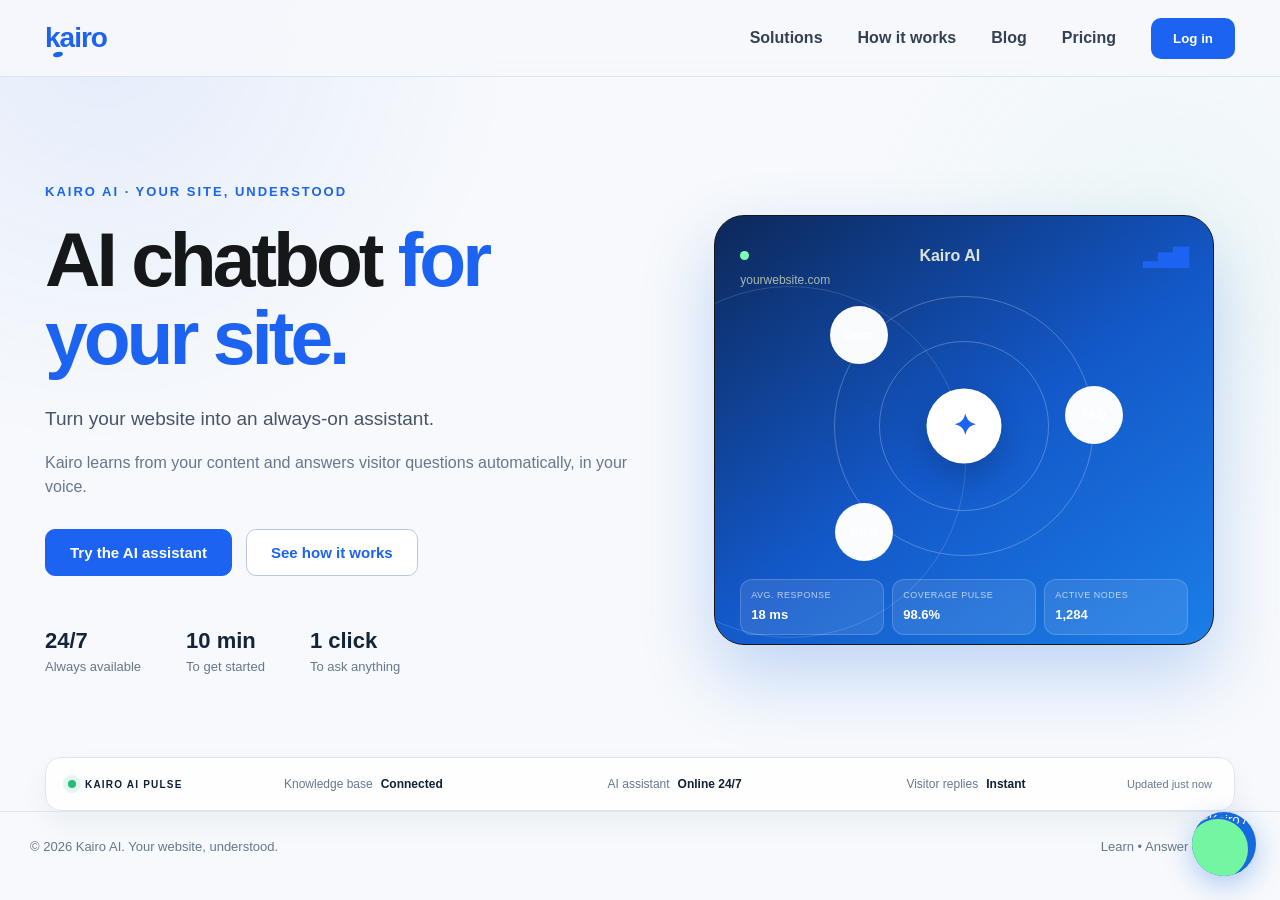
==== commit 1da5d1fa: "UI Overhaul: Login fix, SalesFlow AI Orb embed UI, Launch embed code, and Backend fixes" ====
--- a/frontend/index.html
+++ b/frontend/index.html
@@ -3,8 +3,8 @@
 <head>
     <meta charset="UTF-8">
     <meta name="viewport" content="width=device-width, initial-scale=1.0">
-    <meta name="description" content="NetVeda - Smart, fast and reliable internet solutions.">
-    <title>NetVeda - Smart Internet Solutions</title>
+    <meta name="description" content="Kairo AI - An intelligent assistant that learns your website and helps every visitor.">
+    <title>Kairo AI - Your website, understood.</title>
 
     <link rel="stylesheet" href="style.css">
 </head>
@@ -18,22 +18,21 @@
         <div class="nav-inner">
 
             <a href="#home" class="brand">
-                NetVeda
+                <span class="brand-mark">k</span>airo
             </a>
 
             <nav class="nav-links">
-                <a href="#home">Home</a>
-                <a href="#plans">Plans</a>
-                <a href="#customer-records">Records</a>
-                <a href="#about">About</a>
-                <a href="#contact">Contact</a>
+                <a href="#home">Solutions</a>
+                <a href="#features">How it works</a>
+                <a href="#about">Blog</a>
+                <a href="#contact">Pricing</a>
             </nav>
 
             <button
                 class="nav-chat-btn"
                 type="button"
-                onclick="openChat()">
-                Chat with AI
+                onclick="openLogin()">
+                Log in
             </button>
 
             <button
@@ -51,26 +50,26 @@
                 Home
             </a>
 
-            <a href="#plans" onclick="closeMobileMenu()">
-                Plans
+            <a href="#features" onclick="closeMobileMenu()">
+                How it works
             </a>
 
-            <a href="#customer-records" onclick="closeMobileMenu()">
-                Records
+            <a href="#about" onclick="closeMobileMenu()">
+                Blog
             </a>
 
-            <a href="#about" onclick="closeMobileMenu()">
-                About
+            <a href="#contact" onclick="closeMobileMenu()">
+                Pricing
             </a>
 
-            <a href="#contact" onclick="closeMobileMenu()">
-                Contact
+            <a href="#home" onclick="closeMobileMenu()">
+                Log in
             </a>
 
             <button
                 type="button"
-                onclick="closeMobileMenu(); openChat()">
-                Chat with AI
+                onclick="closeMobileMenu(); openLogin()">
+                Try it free
             </button>
 
         </nav>
@@ -87,37 +86,35 @@
             <div class="hero-content">
 
                 <div class="eyebrow">
-                    SMART • FAST • RELIABLE
+                    KAIRO AI · YOUR SITE, UNDERSTOOD
                 </div>
 
                 <h1>
-                    Internet that keeps
-                    <span>you connected.</span>
+                    AI chatbot
+                    <span>for your site.</span>
                 </h1>
 
                 <p class="hero-text">
-                    Experience affordable and reliable internet
-                    solutions with NetVeda.
+                    Turn your website into an always-on assistant.
                 </p>
 
                 <p class="hero-subtext">
-                    Need help? Our AI assistant is available to
-                    answer your questions, explain plans and help
-                    with internet support.
+                    Kairo learns from your content and answers visitor
+                    questions automatically, in your voice.
                 </p>
 
                 <div class="hero-actions">
 
                     <button
                         class="primary-btn"
-                        onclick="scrollToPlans()">
-                        View Plans
+                        onclick="openChat()">
+                        Try the AI assistant
                     </button>
 
                     <button
                         class="secondary-btn"
                         onclick="openChat()">
-                        Ask NetVeda AI
+                        See how it works
                     </button>
 
                 </div>
@@ -126,17 +123,17 @@
 
                     <div>
                         <strong>24/7</strong>
-                        <span>AI Assistance</span>
+                        <span>Always available</span>
                     </div>
 
                     <div>
-                        <strong>3</strong>
-                        <span>Flexible Plans</span>
+                        <strong>10 min</strong>
+                        <span>To get started</span>
                     </div>
 
                     <div>
-                        <strong>Fast</strong>
-                        <span>Support Flow</span>
+                        <strong>1 click</strong>
+                        <span>To ask anything</span>
                     </div>
 
                 </div>
@@ -153,7 +150,7 @@
                         <span class="status-dot"></span>
 
                         <span>
-                            NetVeda Network
+                            Kairo AI
                         </span>
 
                         <span class="signal">
@@ -168,19 +165,19 @@
                         <div class="orbit orbit-two"></div>
 
                         <div class="orbit-center">
-                            N
+                            ✦
                         </div>
 
                         <div class="node node-one">
-                            5G
+                            Docs
                         </div>
 
                         <div class="node node-two">
-                            WiFi
+                            FAQ
                         </div>
 
                         <div class="node node-three">
-                            AI
+                            Chat
                         </div>
 
                     </div>
@@ -203,11 +200,11 @@
                     <div class="network-footer">
 
                         <span>
-                            Smart connectivity
+                            Learning from your site
                         </span>
 
                         <span>
-                            ● Online
+                            ● Ready to help
                         </span>
 
                     </div>
@@ -221,397 +218,91 @@
 
         <!-- ================= SERVICE PULSE ================= -->
 
-        <section class="service-pulse" aria-label="NetVeda service status">
+        <section class="service-pulse" aria-label="Kairo AI service status">
             <div class="pulse-label">
                 <span class="pulse-dot"></span>
-                <span>NETVEDA SERVICE PULSE</span>
+                <span>KAIRO AI PULSE</span>
             </div>
             <div class="pulse-items">
-                <div><span>Network</span><strong>Operational</strong></div>
-                <div><span>AI support</span><strong>Available 24/7</strong></div>
-                <div><span>Average reply</span><strong>Under 30 sec</strong></div>
+                <div><span>Knowledge base</span><strong>Connected</strong></div>
+                <div><span>AI assistant</span><strong>Online 24/7</strong></div>
+                <div><span>Visitor replies</span><strong>Instant</strong></div>
             </div>
             <span class="pulse-time">Updated just now</span>
         </section>
 
 
-        <!-- ================= PLANS ================= -->
-
-        <section
-            class="section plans-section"
-            id="plans">
-
-            <div class="section-heading">
-
-                <div class="eyebrow">
-                    NETVEDA PLANS
-                </div>
-
-                <h2>
-                    Choose a plan that fits your needs.
-                </h2>
-
-                <p>
-                    Simple plans with clear pricing and validity.
-                </p>
-
-            </div>
-
-
-            <div class="plans-grid">
-
-                <!-- PLAN 199 -->
-
-                <article class="plan-card">
-
-                    <div class="plan-label">
-                        STARTER
-                    </div>
-
-                    <h3>
-                        NetVeda 199
-                    </h3>
-
-                    <div class="price">
-                        ₹199
-                        <span>/ plan</span>
-                    </div>
-
-                    <ul>
-                        <li>1 GB/day</li>
-                        <li>28 days validity</li>
-                        <li>Everyday internet</li>
-                    </ul>
-
-                    <button
-                        onclick="askAboutPlan('NetVeda 199')">
-                        Ask AI
-                    </button>
-
-                </article>
-
-
-                <!-- PLAN 299 -->
-
-                <article class="plan-card featured">
-
-                    <div class="popular-badge">
-                        POPULAR
-                    </div>
-
-                    <div class="plan-label">
-                        EVERYDAY
-                    </div>
-
-                    <h3>
-                        NetVeda 299
-                    </h3>
-
-                    <div class="price">
-                        ₹299
-                        <span>/ plan</span>
-                    </div>
-
-                    <ul>
-                        <li>1.5 GB/day</li>
-                        <li>28 days validity</li>
-                        <li>Balanced data usage</li>
-                    </ul>
-
-                    <button
-                        onclick="askAboutPlan('NetVeda 299')">
-                        Ask AI
-                    </button>
-
-                </article>
-
-
-                <!-- PLAN 399 -->
-
-                <article class="plan-card">
-
-                    <div class="plan-label">
-                        POWER
-                    </div>
-
-                    <h3>
-                        NetVeda 399
-                    </h3>
-
-                    <div class="price">
-                        ₹399
-                        <span>/ plan</span>
-                    </div>
-
-                    <ul>
-                        <li>2 GB/day</li>
-                        <li>56 days validity</li>
-                        <li>Gaming-focused option</li>
-                    </ul>
-
-                    <button
-                        onclick="askAboutPlan('NetVeda 399')">
-                        Ask AI
-                    </button>
-
-                </article>
-
-            </div>
-
+        <!-- ================= ASSISTANT WORKSPACE ================= -->
+
+        <section class="assistant-workspace auth-gated" id="workspace" aria-hidden="true">
+            <div class="workspace-heading">
+                <div class="eyebrow">BUILD YOUR ASSISTANT</div>
+                <h2>From website to useful AI in three focused moves.</h2>
+                <p>Give Kairo a source, shape its personality, and leave with an assistant your visitors can actually use.</p>
+            </div>
+
+            <div class="workspace-steps" role="tablist" aria-label="Assistant setup steps">
+                <button class="workspace-step active" type="button" data-step="1" onclick="selectWorkspaceStep(1)">
+                    <span>01</span><strong>Train</strong><small>Teach it your world</small>
+                </button>
+                <button class="workspace-step" type="button" data-step="2" onclick="selectWorkspaceStep(2)">
+                    <span>02</span><strong>Customize</strong><small>Make it sound like you</small>
+                </button>
+                <button class="workspace-step" type="button" data-step="3" onclick="selectWorkspaceStep(3)">
+                    <span>03</span><strong>Launch</strong><small>Connect it anywhere</small>
+                </button>
+            </div>
+
+            <div class="workspace-panel" id="workspace-panel">
+                <div class="workspace-panel-copy">
+                    <span class="workspace-kicker">STEP 01 / TRAIN</span>
+                    <h3>Let Kairo learn from your public pages.</h3>
+                    <p>Paste a website link and create a focused knowledge layer for your assistant.</p>
+                    <form class="train-form" id="train-form" onsubmit="trainWebsite(event)">
+                        <input id="training-url" type="url" placeholder="https://yourwebsite.com" aria-label="Website URL to train">
+                        <button type="submit">Train source</button>
+                    </form>
+                    <p class="workspace-feedback" id="workspace-feedback" aria-live="polite">Waiting for your first source.</p>
+                </div>
+                <div class="source-board">
+                    <div class="source-board-top"><span class="source-live"></span> KNOWLEDGE MAP <span>3 sources ready</span></div>
+                    <div class="source-node source-node-main">Kairo core <small>Assistant memory</small></div>
+                    <div class="source-connector connector-one"></div>
+                    <div class="source-connector connector-two"></div>
+                    <div class="source-node source-node-one">Website <small>Public pages</small></div>
+                    <div class="source-node source-node-two">FAQ <small>Manual answers</small></div>
+                    <div class="source-node source-node-three">Tickets <small>Human handoff</small></div>
+                </div>
+            </div>
         </section>
 
 
-        <!-- ================= CUSTOMER RECORDS ================= -->
-
-        <section
-            class="section records-section"
-            id="customer-records">
-
-            <div class="section-heading records-heading">
-
-                <div class="eyebrow">
-                    CUSTOMER RECORDS
-                </div>
-
-                <h2>
-                    Customers and registered tickets.
-                </h2>
-
-                <p>
-                    Customer details and ticket information are shown here.
-                    Normal chat messages are not stored.
-                </p>
-
-                <button
-                    class="primary-btn records-load-btn"
-                    type="button"
-                    onclick="loadCustomerRecords()">
-                    Load Records
-                </button>
-
-            </div>
-
-            <div class="records-table-wrap">
-                <table class="records-table">
-                    <thead>
-                        <tr>
-                            <th>Customer ID</th>
-                            <th>Name</th>
-                            <th>Phone</th>
-                            <th>Ticket ID</th>
-                            <th>Issue</th>
-                            <th>Status</th>
-                            <th>Source</th>
-                        </tr>
-                    </thead>
-                    <tbody id="customer-records-body">
-                        <tr>
-                            <td colspan="7">Click Load Records to view customer data.</td>
-                        </tr>
-                    </tbody>
-                </table>
-            </div>
-
-        </section>
-
-
-        <!-- ================= FEATURES ================= -->
-
-        <section class="section features-section">
-
-            <div class="section-heading">
-
-                <div class="eyebrow">
-                    WHY NETVEDA
-                </div>
-
-                <h2>
-                    More than a plan.
-                    A smarter support experience.
-                </h2>
-
-            </div>
-
-
-            <div class="features-grid">
-
-                <div class="feature-card">
-
-                    <div class="feature-icon">
-                        ⚡
-                    </div>
-
-                    <h3>
-                        Simple
-                    </h3>
-
-                    <p>
-                        Clear plans and an easy way to get help
-                        without unnecessary steps.
-                    </p>
-
-                </div>
-
-
-                <div class="feature-card">
-
-                    <div class="feature-icon">
-                        🤖
-                    </div>
-
-                    <h3>
-                        AI Assistance
-                    </h3>
-
-                    <p>
-                        Ask general questions, learn about NetVeda
-                        or get help with internet issues.
-                    </p>
-
-                </div>
-
-
-                <div class="feature-card">
-
-                    <div class="feature-icon">
-                        🎫
-                    </div>
-
-                    <h3>
-                        Support Tickets
-                    </h3>
-
-                    <p>
-                        Customer support requests can be registered
-                        through the chatbot flow.
-                    </p>
-
-                </div>
-
-
-                <div class="feature-card">
-
-                    <div class="feature-icon">
-                        📶
-                    </div>
-
-                    <h3>
-                        Connected
-                    </h3>
-
-                    <p>
-                        Get guidance for common WiFi, router,
-                        network and data-related questions.
-                    </p>
-
-                </div>
-
-            </div>
-
-        </section>
-
-
-        <!-- ================= ABOUT ================= -->
-
-        <section
-            class="section about-section"
-            id="about">
-
-            <div class="about-card">
-
-                <div>
-
-                    <div class="eyebrow">
-                        ABOUT NETVEDA
-                    </div>
-
-                    <h2>
-                        Built around a better
-                        customer experience.
-                    </h2>
-
-                    <p>
-                        NetVeda is a fictional telecom concept
-                        focused on affordable mobile data plans
-                        and a helpful AI-powered customer experience.
-                    </p>
-
-                </div>
-
-
-                <div class="about-points">
-
-                    <div>
-                        <span>01</span>
-                        Plan information
-                    </div>
-
-                    <div>
-                        <span>02</span>
-                        New connection assistance
-                    </div>
-
-                    <div>
-                        <span>03</span>
-                        Customer support
-                    </div>
-
-                    <div>
-                        <span>04</span>
-                        AI-powered general conversation
-                    </div>
-
-                </div>
-
-            </div>
-
-        </section>
-
-
-        <!-- ================= CONTACT ================= -->
-
-        <section
-            class="section contact-section"
-            id="contact">
-
-            <div class="contact-card">
-
-                <div>
-
-                    <div class="eyebrow">
-                        NEED HELP?
-                    </div>
-
-                    <h2>
-                        Talk to NetVeda AI.
-                    </h2>
-
-                    <p>
-                        Ask about plans, internet, routers,
-                        support or anything else.
-                    </p>
-
-                </div>
-
-                <button
-                    class="primary-btn"
-                    onclick="openChat()">
-                    Start Chat
-                </button>
-
-            </div>
-
-        </section>
-
     </main>
 
-
-    <!-- ================= CHATBOT ================= -->
-
-    <div
+    <!-- ================= LOGIN MODAL ================= -->
+
+    <div class="login-modal" id="login-modal" aria-hidden="true" role="dialog" aria-modal="true" aria-labelledby="login-title">
+        <div class="login-modal-backdrop" onclick="closeLogin()"></div>
+        <div class="login-card">
+            <button class="login-close" type="button" onclick="closeLogin()" aria-label="Close login">&times;</button>
+            <div class="login-orb">K</div>
+            <span class="eyebrow">PRIVATE WORKSPACE</span>
+            <h2 id="login-title">Build your AI assistant.</h2>
+            <p>Sign in to train Kairo, shape its voice, and launch it on your website.</p>
+            <button class="login-provider" type="button" onclick="completeLogin('Google')"><span>G</span> Continue with Google</button>
+            <button class="login-provider login-provider-dark" type="button" onclick="completeLogin('email')">Continue with email <span>&rarr;</span></button>
+            <small>Free to explore. No credit card required.</small>
+        </div>
+    </div>
+
+
+        <!-- ================= KAIRO CHATBOT ================= -->
+
+ <div
         class="chatbot"
         id="chatbot"
-        aria-hidden="true">
+        aria-hidden="true"
+    >
 
         <!-- HEADER -->
 
@@ -620,13 +311,20 @@
             <div class="chat-brand">
 
                 <div class="bot-avatar">
-                    ✦
+
+                    <img
+                        src="https://ui-avatars.com/api/?name=Kairo+AI&background=ffffff&color=1769e0"
+                        alt="Kairo AI avatar"
+                    >
+
+                    <span class="avatar-online"></span>
+
                 </div>
 
                 <div>
 
                     <div class="chat-title">
-                        Need help? Ask NetVeda.
+                        Kairo AI
                     </div>
 
                     <div class="chat-status">
@@ -639,17 +337,25 @@
             </div>
 
 
+            <!-- TOP SPEAKER REMOVED -->
+
             <div class="chat-header-actions">
 
                 <button
+                    type="button"
                     class="header-icon-btn"
-                    onclick="minimizeChat()">
+                    title="Minimize"
+                    onclick="minimizeChat()"
+                >
                     −
                 </button>
 
                 <button
+                    type="button"
                     class="header-icon-btn close-btn"
-                    onclick="closeChat()">
+                    title="Close"
+                    onclick="closeChat()"
+                >
                     ×
                 </button>
 
@@ -662,86 +368,145 @@
 
         <div
             class="chat-welcome"
-            id="chat-welcome">
-
-            <div class="welcome-icon">
-                ✦
-            </div>
-
-            <h3>
-                Hi! I'm NetVeda AI 👋
-            </h3>
-
-            <p>
-                I can help with NetVeda plans,
-                internet and router issues,
-                customer support, or normal questions.
-            </p>
+            id="chat-welcome"
+        >
+
+            <div class="welcome-row">
+
+                <img
+                    src="https://ui-avatars.com/api/?name=Kairo+AI&background=ffffff&color=1769e0"
+                    class="welcome-avatar"
+                    alt="Kairo AI"
+                >
+
+                <div>
+
+                    <h3>
+                        Hi! I'm Kairo AI 👋
+                    </h3>
+
+                    <p>
+                        I can answer questions, explain
+                        website information and have normal
+                        conversations with you.
+                    </p>
+
+                </div>
+
+            </div>
 
 
             <div class="quick-actions">
 
                 <button
-                    onclick="quickMessage('Show me the NetVeda plans')">
-                    View NetVeda Plans
-                </button>
-
-                <button
-                    onclick="quickMessage('I want a new connection')">
-                    New Connection
-                </button>
-
-                <button
-                    onclick="quickMessage('I need internet or router help')">
-                    Internet / Router Help
-                </button>
-
-                <button
-                    onclick="quickMessage('I am an existing customer')">
-                    Existing Customer
-                </button>
-
-            </div>
-
-        </div>
-
-
-        <!-- CHAT MESSAGES -->
+                    type="button"
+                    onclick="quickMessage('Tell me about this website')"
+                >
+                    About this website
+                </button>
+
+                <button
+                    type="button"
+                    onclick="quickMessage('What can you help me with?')"
+                >
+                    What can you help me with?
+                </button>
+
+                <button
+                    type="button"
+                    onclick="quickMessage('Tell me about your services')"
+                >
+                    Services
+                </button>
+
+            </div>
+
+        </div>
+
+
+        <!-- CHAT WINDOW -->
 
         <div
             class="chat-window"
-            id="chat-window">
-        </div>
-
-
-        <!-- INPUT -->
+            id="chat-window"
+        ></div>
+
+
+        <!-- ATTACHMENT PREVIEW -->
+
+        <div
+            class="attachment-preview"
+            id="attachment-preview"
+        ></div>
+
+
+        <!-- INPUT AREA -->
 
         <div class="chat-input-area">
 
             <div class="input-shell">
 
-                <span class="input-sparkle">
-                    ✦
-                </span>
+
+                <!-- FILE ATTACHMENT -->
+
+                <input
+                    type="file"
+                    id="file-input"
+                    hidden
+                    multiple
+                    accept=".txt,.csv,.pdf,.doc,.docx,.xls,.xlsx,.png,.jpg,.jpeg,.webp"
+                >
+
+                <button
+                    type="button"
+                    class="input-icon-btn"
+                    id="attach-button"
+                    title="Attach file"
+                    onclick="document.getElementById('file-input').click()"
+                >
+                    📎
+                </button>
+
+
+                <!-- TEXT INPUT -->
 
                 <input
                     type="text"
                     id="user-input"
                     placeholder="Ask me anything..."
-                    autocomplete="off">
+                    autocomplete="off"
+                    aria-label="Chat message"
+                >
+
+
+                <!-- MICROPHONE -->
+
+                <button
+                    type="button"
+                    class="input-icon-btn mic-btn"
+                    id="mic-button"
+                    title="Voice input"
+                    onclick="startVoiceInput()"
+                >
+                    🎤
+                </button>
+
+
+                <!-- SEND -->
 
                 <button
                     type="button"
                     id="send-button"
-                    onclick="sendMessage()">
+                    onclick="sendMessage()"
+                    aria-label="Send message"
+                >
                     ➤
                 </button>
 
             </div>
 
             <div class="chat-note">
-                NetVeda AI can make mistakes.
-                Check important information.
+                Kairo AI can make mistakes. Check important information.
             </div>
 
         </div>
@@ -749,39 +514,48 @@
     </div>
 
 
-    <!-- FLOATING CHAT BUTTON -->
+    
+
+<!-- FLOATING BUTTON -->
 
     <button
         class="chat-float"
         id="chat-float"
-        onclick="openChat()">
-
-        <span class="float-bot">
-            ✦
-        </span>
+        type="button"
+        onclick="openChat()"
+        aria-label="Open Kairo AI"
+    >
+
+        <img
+            src="https://ui-avatars.com/api/?name=Kairo+AI&background=ffffff&color=1769e0"
+            class="float-avatar"
+            alt="Kairo AI"
+        >
 
         <span class="float-pulse"></span>
 
     </button>
 
 
+
+
     <!-- FOOTER -->
 
     <footer class="footer">
 
         <div>
-            © 2026 NetVeda.
-            Fictional telecom concept.
+            © 2026 Kairo AI.
+            Your website, understood.
         </div>
 
         <div>
-            Smart • Fast • Reliable
+            Learn • Answer • Escalate
         </div>
 
     </footer>
 
 
-    <script src="script.js"></script>
+    <script src="script.js?v=kairo-customize-v4"></script>
 
 </body>
 </html>
--- a/frontend/style.css
+++ b/frontend/style.css
@@ -1308,6 +1308,1061 @@
 }
 
 /* =========================================================
+    PRODUCT THEME
+   ========================================================= */
+
+:root {
+    --blue: #ed00c5;
+    --blue-dark: #b80096;
+    --blue-light: #fff0fb;
+    --text: #171315;
+    --muted: #746b75;
+    --border: #eadedb;
+}
+
+body {
+    background: #fffaf6;
+    color: #171315;
+}
+
+body::before {
+    background: radial-gradient(circle at 4% 35%, rgba(255, 159, 191, 0.24), transparent 25%),
+        radial-gradient(circle at 95% 28%, rgba(255, 221, 190, 0.32), transparent 30%);
+}
+
+.navbar {
+    background: rgba(255, 250, 246, 0.9);
+    border-bottom-color: transparent;
+}
+
+.nav-inner {
+    max-width: 1440px;
+    height: 90px;
+}
+
+.brand {
+    color: #171315;
+    font-size: 34px;
+    letter-spacing: -2px;
+}
+
+.brand-mark {
+    position: relative;
+}
+
+.brand-mark::after {
+    content: "";
+    position: absolute;
+    width: 10px;
+    height: 5px;
+    right: -3px;
+    bottom: -4px;
+    border-radius: 50%;
+    background: var(--blue);
+    transform: rotate(-12deg);
+}
+
+.nav-links {
+    gap: 30px;
+}
+
+.nav-links a,
+.mobile-nav a {
+    color: #292326;
+}
+
+.nav-chat-btn {
+    background: #171315;
+    border-radius: 9px;
+}
+
+.nav-chat-btn:hover {
+    background: #373033;
+}
+
+.hero {
+    max-width: 1440px;
+    min-height: 640px;
+    padding-top: 80px;
+    padding-bottom: 70px;
+    gap: 65px;
+}
+
+.eyebrow {
+    color: var(--blue);
+}
+
+.hero h1 {
+    max-width: 600px;
+    color: #171315;
+    font-size: clamp(54px, 6vw, 82px);
+    letter-spacing: -4px;
+}
+
+.hero h1 span {
+    color: var(--blue);
+}
+
+.hero-text {
+    max-width: 500px;
+    color: #3d353a;
+    font-size: 20px;
+}
+
+.hero-subtext {
+    max-width: 520px;
+}
+
+.primary-btn {
+    border-color: #171315;
+    background: #171315;
+}
+
+.primary-btn:hover {
+    background: #373033;
+}
+
+.secondary-btn {
+    border-color: #cfc2c5;
+    color: #171315;
+    background: transparent;
+}
+
+.secondary-btn:hover {
+    background: #fff0fb;
+}
+
+.network-card {
+    height: 430px;
+    border: 1px solid #f1d9c8;
+    border-radius: 13px;
+    background: #fffdf9;
+    box-shadow: 18px 24px 0 rgba(248, 213, 197, 0.6), 0 25px 70px rgba(75, 37, 43, 0.12);
+    color: #171315;
+}
+
+.network-card::before {
+    width: 390px;
+    height: 390px;
+    top: 68px;
+    left: 50%;
+    border-color: #f1dfd8;
+    transform: translateX(-50%);
+}
+
+.network-top,
+.network-footer {
+    color: #645a60;
+}
+
+.network-top::after {
+    content: "yourwebsite.com";
+    position: absolute;
+    left: 0;
+    top: 30px;
+    color: #a29599;
+    font-size: 12px;
+    font-weight: 500;
+}
+
+.status-dot {
+    background: var(--blue);
+}
+
+.signal {
+    color: var(--blue);
+}
+
+.orbit {
+    border-color: #f0dbd4;
+}
+
+.orbit-center {
+    background: #171315;
+    color: #ffffff;
+    box-shadow: 0 12px 28px rgba(23, 19, 21, 0.2);
+}
+
+.node {
+    border-color: #ead9d3;
+    background: #ffffff;
+    color: #65585e;
+}
+
+.network-metrics div {
+    border-color: #f0ded8;
+    background: #fff4ee;
+}
+
+.network-metrics span {
+    color: #9b8589;
+}
+
+.network-metrics strong {
+    color: #2c2327;
+}
+
+.network-footer {
+    color: #76676d;
+}
+
+.service-pulse {
+    max-width: 1190px;
+    border-color: #eddfda;
+    background: rgba(255, 255, 255, 0.72);
+}
+
+.pulse-label,
+.pulse-items strong {
+    color: #171315;
+}
+
+.pulse-dot {
+    background: var(--blue);
+    box-shadow: 0 0 0 5px rgba(237, 0, 197, 0.12);
+}
+
+.features-section {
+    background: #fff0ea;
+}
+
+.feature-card,
+.plan-card,
+.records-table-wrap,
+.contact-card {
+    border-color: #eddfda;
+    background: rgba(255, 255, 255, 0.7);
+}
+
+.about-card {
+    background: #171315;
+}
+
+.chat-header {
+    background: #171315;
+}
+
+.chat-float {
+    background: var(--blue);
+    box-shadow: 0 12px 35px rgba(237, 0, 197, 0.28);
+}
+
+.chat-float:hover {
+    background: var(--blue-dark);
+}
+
+.float-pulse {
+    background: #ffd2f4;
+}
+
+@media (max-width: 700px) {
+    .nav-inner {
+        height: 76px;
+    }
+
+    .brand {
+        font-size: 30px;
+    }
+
+    .hero h1 {
+        letter-spacing: -3px;
+    }
+
+    .network-card {
+        box-shadow: 9px 14px 0 rgba(248, 213, 197, 0.6), 0 20px 50px rgba(75, 37, 43, 0.12);
+    }
+}
+
+/* Keep the final product preview theme after legacy visual overrides. */
+.network-card {
+    background: #fffdf9;
+}
+
+.network-card {
+    background: #151719;
+    color: #ffffff;
+}
+
+.customize-options {
+    display: grid;
+    gap: 12px;
+    margin-top: 22px;
+}
+
+.customize-options label,
+.customize-options legend {
+    color: #69736c;
+    font-size: 12px;
+    font-weight: 800;
+}
+
+.customize-options select,
+.customize-options textarea {
+    display: block;
+    width: 100%;
+    margin-top: 7px;
+    padding: 11px 12px;
+    border: 1px solid #ccd5cb;
+    border-radius: 8px;
+    background: #fff;
+    color: #151719;
+    font: inherit;
+}
+
+.customize-options fieldset {
+    display: flex;
+    flex-wrap: wrap;
+    gap: 12px;
+    border: 1px solid #d9dfd8;
+    border-radius: 9px;
+    padding: 10px 12px;
+}
+
+.customize-options fieldset label {
+    display: flex;
+    align-items: center;
+    gap: 5px;
+    font-weight: 500;
+}
+
+.customize-options textarea {
+    flex-basis: 100%;
+    min-height: 58px;
+    resize: vertical;
+}
+
+.customize-options textarea:disabled {
+    display: none;
+}
+
+.toggle-row {
+    display: flex;
+    align-items: center;
+    gap: 8px;
+}
+
+.toggle-row input {
+    position: absolute;
+    opacity: 0;
+}
+
+.toggle-ui {
+    position: relative;
+    width: 38px;
+    height: 21px;
+    border-radius: 20px;
+    background: #aab4ac;
+    cursor: pointer;
+}
+
+.toggle-ui::after {
+    content: "";
+    position: absolute;
+    top: 3px;
+    left: 3px;
+    width: 15px;
+    height: 15px;
+    border-radius: 50%;
+    background: white;
+    transition: transform 160ms ease;
+}
+
+.toggle-row input:checked + .toggle-ui {
+    background: #151719;
+}
+
+.toggle-row input:checked + .toggle-ui::after {
+    transform: translateX(17px);
+}
+
+.toggle-row small {
+    color: #89938b;
+    font-weight: 500;
+}
+
+.workspace-save,
+.launch-link button {
+    border: 1px solid #151719;
+    border-radius: 8px;
+    padding: 11px 16px;
+    background: #b4ef32;
+    color: #151719;
+    font-weight: 800;
+    cursor: pointer;
+}
+
+.workspace-save {
+    margin-top: 16px;
+}
+
+.chat-preview,
+.launch-preview {
+    min-height: 285px;
+    padding: 24px;
+    border-radius: 13px;
+    background: #151719;
+    color: white;
+}
+
+.preview-kicker,
+.launch-preview span {
+    color: #b4ef32;
+    font-size: 10px;
+    font-weight: 800;
+    letter-spacing: 1.3px;
+}
+
+.preview-bubble {
+    max-width: 275px;
+    margin: 70px 0 14px auto;
+    padding: 15px;
+    border-radius: 12px 12px 3px 12px;
+    background: #b4ef32;
+    color: #151719;
+    font-weight: 700;
+}
+
+.preview-input {
+    display: flex;
+    justify-content: space-between;
+    padding: 12px 14px;
+    border: 1px solid #46504a;
+    border-radius: 8px;
+    color: #aab4ac;
+    font-size: 13px;
+}
+
+.preview-input span {
+    color: #b4ef32;
+    font-size: 16px;
+}
+
+.launch-preview {
+    display: flex;
+    flex-direction: column;
+    justify-content: center;
+}
+
+.launch-preview strong {
+    max-width: 300px;
+    margin-top: 18px;
+    font-size: 30px;
+    line-height: 1.08;
+    letter-spacing: -1px;
+}
+
+.launch-preview small {
+    margin-top: 12px;
+    color: #aab4ac;
+}
+
+.launch-check {
+    margin-top: 42px;
+    color: #b4ef32;
+    font-size: 13px;
+    font-weight: 800;
+}
+
+.launch-link {
+    display: flex;
+    align-items: center;
+    gap: 8px;
+    margin-top: 25px;
+    padding: 5px 5px 5px 13px;
+    border: 1px solid #ccd5cb;
+    border-radius: 9px;
+    background: #fff;
+}
+
+.launch-link span {
+    min-width: 0;
+    flex: 1;
+    overflow: hidden;
+    color: #68736b;
+    font-size: 12px;
+    font-weight: 500;
+    letter-spacing: 0;
+    text-overflow: ellipsis;
+    white-space: nowrap;
+}
+
+@media (max-width: 700px) {
+    .launch-link {
+        align-items: stretch;
+        flex-direction: column;
+        padding: 10px;
+    }
+
+    .launch-link button {
+        min-height: 42px;
+    }
+}
+
+.auth-gated {
+    display: none;
+}
+
+body.workspace-unlocked .auth-gated {
+    display: block;
+}
+
+.login-modal {
+    position: fixed;
+    inset: 0;
+    z-index: 2000;
+    display: none;
+    align-items: center;
+    justify-content: center;
+    padding: 20px;
+}
+
+.login-modal.active {
+    display: flex;
+}
+
+.login-modal-backdrop {
+    position: absolute;
+    inset: 0;
+    background: rgba(21, 23, 25, 0.62);
+    backdrop-filter: blur(8px);
+}
+
+.login-card {
+    position: relative;
+    width: min(100%, 430px);
+    padding: 38px;
+    border: 1px solid #d9dfd8;
+    border-radius: 18px;
+    background: #ffffff;
+    box-shadow: 0 30px 80px rgba(21, 23, 25, 0.25);
+}
+
+.login-close {
+    position: absolute;
+    top: 14px;
+    right: 16px;
+    width: 34px;
+    height: 34px;
+    border: 0;
+    border-radius: 50%;
+    background: #eef2eb;
+    color: #151719;
+    font-size: 21px;
+    cursor: pointer;
+}
+
+.login-orb {
+    display: flex;
+    align-items: center;
+    justify-content: center;
+    width: 50px;
+    height: 50px;
+    margin-bottom: 22px;
+    border-radius: 14px;
+    background: #151719;
+    color: var(--blue);
+    font-size: 24px;
+    font-weight: 900;
+}
+
+.login-card h2 {
+    margin-top: 2px;
+    font-size: 32px;
+    letter-spacing: -1.2px;
+}
+
+.login-card p {
+    margin-top: 10px;
+    color: var(--muted);
+    font-size: 14px;
+}
+
+.login-provider {
+    display: flex;
+    align-items: center;
+    justify-content: center;
+    gap: 10px;
+    width: 100%;
+    min-height: 48px;
+    margin-top: 22px;
+    border: 1px solid #d8ded8;
+    border-radius: 9px;
+    background: #ffffff;
+    color: #151719;
+    font: inherit;
+    font-weight: 700;
+    cursor: pointer;
+}
+
+.login-provider span {
+    color: #3576dd;
+    font-size: 18px;
+    font-weight: 900;
+}
+
+.login-provider-dark {
+    margin-top: 9px;
+    border-color: #151719;
+    background: #151719;
+    color: #ffffff;
+}
+
+.login-provider-dark span {
+    color: var(--blue);
+}
+
+.login-card small {
+    display: block;
+    margin-top: 18px;
+    color: #89938b;
+    text-align: center;
+    font-size: 11px;
+}
+
+body.workspace-unlocked .login-trigger-label::after {
+    content: "Workspace";
+}
+
+.network-card {
+    background: #151719;
+    color: #ffffff;
+}
+
+/* =========================================================
+    KAIRO AI PRODUCT SYSTEM
+   ========================================================= */
+
+:root {
+    --blue: #b4ef32;
+    --blue-dark: #88bd12;
+    --blue-light: #f2ffd8;
+    --text: #151719;
+    --muted: #697277;
+    --border: #d8ded8;
+}
+
+body {
+    background: #f4f5f1;
+    color: #151719;
+}
+
+body::before {
+    background: radial-gradient(circle at 5% 18%, rgba(180, 239, 50, 0.22), transparent 25%),
+        radial-gradient(circle at 95% 72%, rgba(111, 152, 218, 0.12), transparent 28%);
+}
+
+.navbar {
+    background: rgba(244, 245, 241, 0.9);
+    border-bottom-color: #e1e5df;
+}
+
+.brand {
+    color: #151719;
+}
+
+.brand-mark::after {
+    background: var(--blue);
+}
+
+.nav-chat-btn,
+.primary-btn {
+    border-color: #151719;
+    background: #151719;
+    color: #ffffff;
+}
+
+.nav-chat-btn:hover,
+.primary-btn:hover {
+    background: #33383b;
+}
+
+.nav-links a:hover,
+.eyebrow {
+    color: #648d08;
+}
+
+.hero h1,
+.section-heading h2,
+.workspace-heading h2 {
+    color: #151719;
+}
+
+.hero h1 span {
+    color: #648d08;
+}
+
+.secondary-btn {
+    color: #151719;
+    border-color: #bbc3bd;
+    background: #ffffff;
+}
+
+.secondary-btn:hover {
+    background: var(--blue-light);
+}
+
+.network-card {
+    background: #151719;
+    border-color: #151719;
+    box-shadow: 16px 18px 0 rgba(180, 239, 50, 0.65), 0 25px 65px rgba(21, 23, 25, 0.18);
+    color: #ffffff;
+}
+
+.network-card::before {
+    border-color: rgba(180, 239, 50, 0.25);
+}
+
+.network-top,
+.network-footer {
+    color: #dce4db;
+}
+
+.network-top::after {
+    color: #aab8ac;
+}
+
+.status-dot,
+.pulse-dot {
+    background: var(--blue);
+}
+
+.signal {
+    color: var(--blue);
+}
+
+.orbit {
+    border-color: rgba(180, 239, 50, 0.3);
+}
+
+.orbit-center {
+    background: var(--blue);
+    color: #151719;
+}
+
+.node {
+    border-color: rgba(180, 239, 50, 0.5);
+    background: #252a2b;
+    color: #ffffff;
+}
+
+.network-metrics div {
+    border-color: rgba(180, 239, 50, 0.25);
+    background: rgba(180, 239, 50, 0.1);
+}
+
+.network-metrics span {
+    color: #abb9aa;
+}
+
+.network-metrics strong {
+    color: #ffffff;
+}
+
+.service-pulse {
+    border-color: #dbe2d8;
+    background: #ffffff;
+}
+
+.pulse-dot {
+    box-shadow: 0 0 0 5px rgba(180, 239, 50, 0.22);
+}
+
+.features-section {
+    background: #e9eee6;
+}
+
+.feature-card,
+.records-table-wrap,
+.contact-card {
+    border-color: #d8ded8;
+    background: rgba(255, 255, 255, 0.8);
+}
+
+.about-card {
+    background: #151719;
+}
+
+.chat-header {
+    background: #151719;
+}
+
+.chat-float {
+    background: #151719;
+    box-shadow: 0 12px 35px rgba(21, 23, 25, 0.25);
+}
+
+.chat-float:hover {
+    background: #33383b;
+}
+
+.float-pulse {
+    background: var(--blue);
+}
+
+/* Assistant builder */
+.assistant-workspace {
+    max-width: 1190px;
+    margin: 0 auto;
+    padding: 112px 30px 40px;
+}
+
+.workspace-heading {
+    max-width: 680px;
+}
+
+.workspace-heading h2 {
+    max-width: 600px;
+    font-size: clamp(34px, 4vw, 54px);
+    line-height: 1.06;
+    letter-spacing: -2px;
+}
+
+.workspace-heading p {
+    max-width: 590px;
+    margin-top: 16px;
+    color: var(--muted);
+    font-size: 17px;
+}
+
+.workspace-steps {
+    display: grid;
+    grid-template-columns: repeat(3, 1fr);
+    gap: 12px;
+    margin-top: 42px;
+}
+
+.workspace-step {
+    display: grid;
+    grid-template-columns: auto 1fr;
+    column-gap: 12px;
+    align-items: center;
+    padding: 16px 18px;
+    border: 1px solid #d9dfd8;
+    border-radius: 12px;
+    background: #ffffff;
+    text-align: left;
+    cursor: pointer;
+}
+
+.workspace-step span {
+    grid-row: span 2;
+    color: #99a39b;
+    font-size: 12px;
+    font-weight: 800;
+}
+
+.workspace-step strong {
+    color: #151719;
+    font-size: 16px;
+}
+
+.workspace-step small {
+    color: var(--muted);
+    font-size: 11px;
+}
+
+.workspace-step.active {
+    border-color: #151719;
+    background: #151719;
+}
+
+.workspace-step.active strong,
+.workspace-step.active span {
+    color: var(--blue);
+}
+
+.workspace-step.active small {
+    color: #c1cbc1;
+}
+
+.workspace-panel {
+    display: grid;
+    grid-template-columns: 0.9fr 1.1fr;
+    gap: 42px;
+    align-items: center;
+    min-height: 370px;
+    margin-top: 14px;
+    padding: 38px;
+    border: 1px solid #d9dfd8;
+    border-radius: 18px;
+    background: #ffffff;
+}
+
+.workspace-kicker {
+    color: #648d08;
+    font-size: 11px;
+    font-weight: 800;
+    letter-spacing: 1.4px;
+}
+
+.workspace-panel h3 {
+    max-width: 420px;
+    margin-top: 13px;
+    font-size: 32px;
+    line-height: 1.1;
+    letter-spacing: -1px;
+}
+
+.workspace-panel-copy > p {
+    max-width: 440px;
+    margin-top: 13px;
+    color: var(--muted);
+}
+
+.train-form {
+    display: flex;
+    gap: 8px;
+    margin-top: 24px;
+}
+
+.train-form input {
+    min-width: 0;
+    flex: 1;
+    padding: 14px 15px;
+    border: 1px solid #ccd5cb;
+    border-radius: 9px;
+    outline: none;
+    font: inherit;
+}
+
+.train-form input:focus {
+    border-color: #7ca91d;
+    box-shadow: 0 0 0 3px rgba(180, 239, 50, 0.2);
+}
+
+.train-form button {
+    border: 1px solid #151719;
+    border-radius: 9px;
+    padding: 0 18px;
+    background: var(--blue);
+    color: #151719;
+    font-weight: 800;
+    cursor: pointer;
+}
+
+.train-form button:hover {
+    background: #c7fa5d;
+}
+
+.workspace-feedback {
+    min-height: 21px;
+    margin-top: 11px;
+    color: #648d08;
+    font-size: 12px;
+}
+
+.source-board {
+    position: relative;
+    min-height: 285px;
+    overflow: hidden;
+    padding: 20px;
+    border-radius: 14px;
+    background: #eef2eb;
+}
+
+.source-board-top {
+    display: flex;
+    justify-content: space-between;
+    color: #66716a;
+    font-size: 10px;
+    font-weight: 800;
+    letter-spacing: 1px;
+}
+
+.source-board-top span:last-child {
+    color: #8b978f;
+    font-weight: 500;
+    letter-spacing: 0;
+}
+
+.source-live {
+    display: inline-block;
+    width: 7px;
+    height: 7px;
+    margin-right: 7px;
+    border-radius: 50%;
+    background: #7ca91d;
+}
+
+.source-node {
+    position: absolute;
+    z-index: 2;
+    min-width: 115px;
+    padding: 11px 13px;
+    border: 1px solid #ccd6ca;
+    border-radius: 10px;
+    background: #ffffff;
+    color: #242a25;
+    font-size: 12px;
+    font-weight: 800;
+    box-shadow: 0 8px 18px rgba(21, 23, 25, 0.06);
+}
+
+.source-node small {
+    display: block;
+    margin-top: 3px;
+    color: #859088;
+    font-size: 10px;
+    font-weight: 500;
+}
+
+.source-node-main {
+    top: 116px;
+    left: 50%;
+    border-color: #151719;
+    background: #151719;
+    color: var(--blue);
+    transform: translateX(-50%);
+}
+
+.source-node-one { top: 72px; left: 9%; }
+.source-node-two { top: 205px; left: 18%; }
+.source-node-three { top: 205px; right: 10%; }
+
+.source-connector {
+    position: absolute;
+    z-index: 1;
+    width: 110px;
+    height: 1px;
+    background: #a7b4a8;
+}
+
+.connector-one { top: 132px; left: 30%; transform: rotate(22deg); }
+.connector-two { top: 132px; right: 30%; transform: rotate(-22deg); }
+
+@media (max-width: 850px) {
+    .workspace-panel {
+        grid-template-columns: 1fr;
+    }
+}
+
+@media (max-width: 700px) {
+    .workspace-steps {
+        grid-template-columns: 1fr;
+    }
+
+    .assistant-workspace {
+        padding: 80px 20px 30px;
+    }
+
+    .workspace-panel {
+        padding: 24px;
+    }
+
+    .train-form {
+        flex-direction: column;
+    }
+
+    .train-form button {
+        min-height: 45px;
+    }
+
+    .source-board {
+        min-height: 280px;
+    }
+}
+
+/* =========================================================
    ADVANCED SERVICE SURFACE
    ========================================================= */
 
@@ -1491,4 +2546,4193 @@
     .network-metrics strong {
         font-size: 11px;
     }
-}+}
+
+.network-card {
+    background: #fffdf9;
+}
+
+.network-card {
+    background: #151719;
+    color: #ffffff;
+}
+/* ChatGPT Chatbot Styles */
+
+/* =========================================================
+   NETVEDA WEBSITE
+   ========================================================= */
+
+* {
+    box-sizing: border-box;
+    margin: 0;
+    padding: 0;
+}
+
+:root {
+    --blue: #1b63f0;
+    --blue-dark: #1049b9;
+    --blue-light: #edf4ff;
+    --text: #14243a;
+    --muted: #68778c;
+    --border: #dce4ef;
+    --white: #ffffff;
+    --shadow: 0 20px 60px rgba(16, 24, 40, 0.12);
+}
+
+html {
+    scroll-behavior: smooth;
+}
+
+body {
+    font-family: "DM Sans", "Segoe UI", sans-serif;
+    color: var(--text);
+    background: #f7f9fc;
+    line-height: 1.5;
+}
+
+
+/* =========================================================
+   NAVBAR
+   ========================================================= */
+
+.navbar {
+    position: sticky;
+    top: 0;
+    z-index: 100;
+    background: rgba(255, 255, 255, 0.96);
+    border-bottom: 1px solid var(--border);
+    background: rgba(255, 255, 255, 0.98);
+}
+
+.nav-inner {
+    max-width: 1250px;
+    height: 76px;
+    margin: auto;
+    padding: 0 30px;
+
+    display: flex;
+    align-items: center;
+    justify-content: space-between;
+}
+
+.brand {
+    color: var(--blue);
+    text-decoration: none;
+    font-size: 28px;
+    font-weight: 800;
+    letter-spacing: -1px;
+}
+
+.nav-links {
+    display: flex;
+    gap: 35px;
+    margin-left: auto;
+    margin-right: 35px;
+}
+
+.nav-links a {
+    text-decoration: none;
+    color: #344054;
+    font-weight: 600;
+}
+
+.nav-links a:hover {
+    color: var(--blue);
+}
+
+.nav-chat-btn {
+    border: none;
+    background: var(--blue);
+    color: white;
+    padding: 13px 22px;
+    border-radius: 10px;
+    font-weight: 700;
+    cursor: pointer;
+}
+
+.nav-chat-btn:hover {
+    background: var(--blue-dark);
+}
+
+.mobile-menu-btn {
+    display: none;
+}
+
+.mobile-nav {
+    display: none;
+}
+
+
+/* =========================================================
+   HERO
+   ========================================================= */
+
+.hero {
+    max-width: 1250px;
+    min-height: 680px;
+    margin: auto;
+    padding: 90px 30px;
+
+    display: grid;
+    grid-template-columns: 1.05fr 0.95fr;
+    align-items: center;
+    gap: 50px;
+}
+
+.eyebrow {
+    color: var(--blue);
+    font-size: 13px;
+    font-weight: 800;
+    letter-spacing: 2px;
+    margin-bottom: 18px;
+}
+
+.hero h1 {
+    font-size: clamp(48px, 6vw, 78px);
+    line-height: 1.02;
+    letter-spacing: -4px;
+    max-width: 720px;
+}
+
+.hero h1 span {
+    color: var(--blue);
+}
+
+.hero-text {
+    margin-top: 28px;
+    color: #475467;
+    font-size: 19px;
+    max-width: 650px;
+}
+
+.hero-subtext {
+    margin-top: 18px;
+    color: var(--muted);
+    font-size: 16px;
+    max-width: 650px;
+}
+
+.hero-actions {
+    display: flex;
+    gap: 14px;
+    margin-top: 30px;
+}
+
+.primary-btn,
+.secondary-btn {
+    border-radius: 10px;
+    padding: 14px 24px;
+    font-weight: 700;
+    cursor: pointer;
+    font-size: 15px;
+}
+
+.primary-btn {
+    border: 1px solid var(--blue);
+    background: var(--blue);
+    color: white;
+}
+
+.primary-btn:hover {
+    background: var(--blue-dark);
+}
+
+.secondary-btn {
+    border: 1px solid #b8c8df;
+    background: white;
+    color: var(--blue);
+}
+
+.secondary-btn:hover {
+    background: var(--blue-light);
+}
+
+.hero-stats {
+    display: flex;
+    gap: 45px;
+    margin-top: 48px;
+}
+
+.hero-stats div {
+    display: flex;
+    flex-direction: column;
+}
+
+.hero-stats strong {
+    font-size: 22px;
+}
+
+.hero-stats span {
+    color: var(--muted);
+    font-size: 13px;
+}
+
+
+/* =========================================================
+   NETWORK CARD
+   ========================================================= */
+
+.hero-visual {
+    display: flex;
+    justify-content: center;
+}
+
+.network-card {
+    width: min(100%, 500px);
+    height: 430px;
+    border-radius: 30px;
+    background: linear-gradient(145deg, #0b5bd3, #2177e8);
+    box-shadow: 0 30px 70px rgba(23, 105, 224, 0.25);
+    padding: 25px;
+    color: white;
+    position: relative;
+    overflow: hidden;
+}
+
+.network-card::before {
+    content: "";
+    position: absolute;
+    width: 350px;
+    height: 350px;
+    border-radius: 50%;
+    border: 1px solid rgba(255,255,255,0.15);
+    top: 70px;
+    left: 75px;
+}
+
+.network-top,
+.network-footer {
+    display: flex;
+    justify-content: space-between;
+    align-items: center;
+    position: relative;
+    z-index: 2;
+}
+
+.network-top {
+    font-weight: 700;
+}
+
+.status-dot {
+    width: 9px;
+    height: 9px;
+    border-radius: 50%;
+    background: #7dffb2;
+    display: inline-block;
+    margin-right: 7px;
+}
+
+.signal {
+    font-size: 20px;
+}
+
+.network-orbit {
+    height: 310px;
+    position: relative;
+}
+
+.orbit {
+    position: absolute;
+    border: 1px solid rgba(255,255,255,0.25);
+    border-radius: 50%;
+    top: 50%;
+    left: 50%;
+    transform: translate(-50%, -50%);
+}
+
+.orbit-one {
+    width: 260px;
+    height: 260px;
+}
+
+.orbit-two {
+    width: 170px;
+    height: 170px;
+}
+
+.orbit-center {
+    position: absolute;
+    top: 50%;
+    left: 50%;
+    transform: translate(-50%, -50%);
+
+    width: 75px;
+    height: 75px;
+    border-radius: 50%;
+
+    background: white;
+    color: var(--blue);
+
+    display: flex;
+    align-items: center;
+    justify-content: center;
+
+    font-size: 28px;
+    font-weight: 900;
+
+    box-shadow: 0 15px 30px rgba(0,0,0,0.18);
+}
+
+.node {
+    position: absolute;
+    width: 58px;
+    height: 58px;
+    border-radius: 50%;
+
+    background: rgba(255,255,255,0.15);
+    border: 1px solid rgba(255,255,255,0.4);
+
+    display: flex;
+    align-items: center;
+    justify-content: center;
+
+    font-size: 12px;
+    font-weight: 800;
+
+   background: rgba(255, 255, 255, 0.98);
+}
+
+.node-one {
+    top: 35px;
+    left: 90px;
+}
+
+.node-two {
+    right: 65px;
+    top: 115px;
+}
+
+.node-three {
+    left: 95px;
+    bottom: 20px;
+}
+
+.network-footer {
+    font-size: 13px;
+    opacity: 0.9;
+}
+
+
+/* =========================================================
+   SECTIONS
+   ========================================================= */
+
+.section {
+    max-width: 1250px;
+    margin: auto;
+    padding: 100px 30px;
+}
+
+.section-heading {
+    text-align: center;
+    max-width: 700px;
+    margin: auto;
+}
+
+.section-heading h2 {
+    font-size: clamp(32px, 4vw, 48px);
+    line-height: 1.1;
+    letter-spacing: -2px;
+}
+
+.section-heading p {
+    color: var(--muted);
+    margin-top: 15px;
+}
+
+
+/* =========================================================
+   PLANS
+   ========================================================= */
+
+.plans-section {
+    max-width: 1300px;
+}
+
+.plans-grid {
+    display: grid;
+    grid-template-columns: repeat(3, 1fr);
+    gap: 22px;
+    margin-top: 50px;
+}
+
+.plan-card {
+    position: relative;
+    border: 1px solid var(--border);
+    border-radius: 22px;
+    padding: 32px;
+    background: white;
+    box-shadow: 0 12px 35px rgba(16,24,40,0.06);
+}
+
+.plan-card.featured {
+    border: 2px solid var(--blue);
+    transform: translateY(-8px);
+}
+
+.popular-badge {
+    position: absolute;
+    right: 20px;
+    top: 20px;
+
+    background: var(--blue);
+    color: white;
+
+    padding: 6px 10px;
+    border-radius: 20px;
+
+    font-size: 10px;
+    font-weight: 800;
+}
+
+.plan-label {
+    color: var(--blue);
+    font-size: 12px;
+    font-weight: 800;
+    letter-spacing: 1.5px;
+}
+
+.plan-card h3 {
+    font-size: 26px;
+    margin-top: 10px;
+}
+
+.price {
+    font-size: 38px;
+    font-weight: 800;
+    margin-top: 20px;
+}
+
+.price span {
+    font-size: 13px;
+    font-weight: 500;
+    color: var(--muted);
+}
+
+.plan-card ul {
+    list-style: none;
+    margin-top: 25px;
+}
+
+.plan-card li {
+    margin: 12px 0;
+    color: #475467;
+}
+
+.plan-card li::before {
+    content: "✓";
+    color: var(--blue);
+    font-weight: 800;
+    margin-right: 9px;
+}
+
+.plan-card button {
+    width: 100%;
+    margin-top: 25px;
+
+    border: none;
+    background: var(--blue);
+    color: white;
+
+    padding: 13px;
+    border-radius: 10px;
+
+    font-weight: 700;
+    cursor: pointer;
+}
+
+.plan-card button:hover {
+    background: var(--blue-dark);
+}
+
+
+/* =========================================================
+   CUSTOMER RECORDS
+   ========================================================= */
+
+.records-section {
+    max-width: 1300px;
+}
+
+.records-load-btn {
+    margin-top: 24px;
+}
+
+.records-table-wrap {
+    margin-top: 38px;
+    overflow-x: auto;
+    border: 1px solid var(--border);
+    border-radius: 14px;
+    background: white;
+}
+
+.records-table {
+    width: 100%;
+    min-width: 900px;
+    border-collapse: collapse;
+    text-align: left;
+}
+
+.records-table th,
+.records-table td {
+    padding: 15px 16px;
+    border-bottom: 1px solid var(--border);
+    vertical-align: top;
+    font-size: 14px;
+}
+
+.records-table th {
+    background: var(--blue-light);
+    color: var(--text);
+    font-size: 12px;
+    letter-spacing: 0.6px;
+    text-transform: uppercase;
+}
+
+.records-table td {
+    color: #475467;
+    max-width: 280px;
+    word-break: break-word;
+}
+
+.records-table tr:last-child td {
+    border-bottom: none;
+}
+
+
+/* =========================================================
+   FEATURES
+   ========================================================= */
+
+.features-section {
+    background: #f8fbff;
+    max-width: none;
+    padding-left: max(30px, calc((100vw - 1190px) / 2));
+    padding-right: max(30px, calc((100vw - 1190px) / 2));
+}
+
+.features-grid {
+    max-width: 1190px;
+    margin: 50px auto 0;
+
+    display: grid;
+    grid-template-columns: repeat(4, 1fr);
+    gap: 18px;
+}
+
+.feature-card {
+    background: white;
+    border: 1px solid var(--border);
+    border-radius: 18px;
+    padding: 27px;
+}
+
+.feature-icon {
+    font-size: 28px;
+    margin-bottom: 20px;
+}
+
+.feature-card h3 {
+    font-size: 20px;
+}
+
+.feature-card p {
+    color: var(--muted);
+    margin-top: 10px;
+    font-size: 14px;
+}
+
+
+/* =========================================================
+   ABOUT
+   ========================================================= */
+
+.about-card {
+    background: #101828;
+    color: white;
+    border-radius: 28px;
+    padding: 55px;
+
+    display: grid;
+    grid-template-columns: 1fr 0.8fr;
+    gap: 60px;
+}
+
+.about-card h2 {
+    font-size: clamp(34px, 4vw, 52px);
+    line-height: 1.08;
+    letter-spacing: -2px;
+}
+
+.about-card p {
+    color: #c5cedb;
+    margin-top: 20px;
+    max-width: 650px;
+}
+
+.about-points {
+    display: grid;
+    gap: 15px;
+    align-content: center;
+}
+
+.about-points div {
+    border-bottom: 1px solid rgba(255,255,255,0.15);
+    padding: 14px 0;
+}
+
+.about-points span {
+    color: #66a5ff;
+    font-weight: 800;
+    margin-right: 15px;
+}
+
+
+/* =========================================================
+   CONTACT
+   ========================================================= */
+
+.contact-card {
+    border: 1px solid var(--border);
+    border-radius: 24px;
+    padding: 45px;
+
+    display: flex;
+    justify-content: space-between;
+    align-items: center;
+    gap: 30px;
+}
+
+.contact-card h2 {
+    font-size: 40px;
+    letter-spacing: -1.5px;
+}
+
+.contact-card p {
+    color: var(--muted);
+    margin-top: 10px;
+}
+
+
+/* =========================================================
+   CHATBOT
+   ========================================================= */
+
+.chatbot {
+    position: fixed;
+    right: 28px;
+    bottom: 28px;
+
+    width: 400px;
+    height: 620px;
+
+    background: white;
+    border-radius: 24px;
+
+    box-shadow: 0 30px 80px rgba(16,24,40,0.25);
+
+    overflow: hidden;
+
+    display: flex;
+    flex-direction: column;
+
+    z-index: 1000;
+
+    opacity: 0;
+    visibility: hidden;
+    transform: translateY(25px) scale(0.97);
+
+    transition:
+        opacity 0.2s ease,
+        visibility 0.2s ease,
+        transform 0.2s ease;
+}
+
+.chatbot.active {
+    opacity: 1;
+    visibility: visible;
+    transform: translateY(0) scale(1);
+}
+
+
+/* CHAT HEADER */
+
+.chat-header {
+    background: linear-gradient(
+        135deg,
+        #0756c9,
+        #1769e0
+    );
+
+    color: white;
+
+    padding: 18px;
+
+    display: flex;
+    align-items: center;
+    justify-content: space-between;
+}
+
+.chat-brand {
+    display: flex;
+    align-items: center;
+    gap: 11px;
+}
+
+.bot-avatar {
+    width: 43px;
+    height: 43px;
+
+    border-radius: 50%;
+
+    background: white;
+    color: var(--blue);
+
+    display: flex;
+    align-items: center;
+    justify-content: center;
+
+    font-size: 22px;
+    font-weight: 900;
+}
+
+.chat-title {
+    font-weight: 800;
+    font-size: 15px;
+}
+
+.chat-status {
+    margin-top: 2px;
+    font-size: 12px;
+    opacity: 0.9;
+}
+
+.chat-status span {
+    display: inline-block;
+
+    width: 7px;
+    height: 7px;
+
+    border-radius: 50%;
+    background: #75f5a7;
+
+    margin-right: 5px;
+}
+
+.chat-header-actions {
+    display: flex;
+    gap: 5px;
+}
+
+.header-icon-btn {
+    border: none;
+    background: rgba(255,255,255,0.15);
+    color: white;
+
+    width: 34px;
+    height: 34px;
+
+    border-radius: 9px;
+
+    cursor: pointer;
+
+    font-size: 21px;
+}
+
+.header-icon-btn:hover {
+    background: rgba(255,255,255,0.25);
+}
+
+
+/* WELCOME */
+
+.chat-welcome {
+    padding: 22px 20px 12px;
+}
+
+.welcome-icon {
+    width: 38px;
+    height: 38px;
+
+    border-radius: 12px;
+
+    background: var(--blue-light);
+    color: var(--blue);
+
+    display: flex;
+    align-items: center;
+    justify-content: center;
+
+    font-size: 20px;
+    font-weight: 900;
+}
+
+.chat-welcome h3 {
+    margin-top: 12px;
+    font-size: 19px;
+}
+
+.chat-welcome p {
+    color: var(--muted);
+    font-size: 13px;
+    margin-top: 7px;
+}
+
+.quick-actions {
+    display: flex;
+    flex-direction: column;
+    gap: 8px;
+    margin-top: 15px;
+}
+
+.quick-actions button {
+    text-align: left;
+
+    border: 1px solid #d7e3f5;
+    background: #f7faff;
+
+    color: #1756ad;
+
+    border-radius: 10px;
+
+    padding: 10px 12px;
+
+    cursor: pointer;
+    font-size: 13px;
+    font-weight: 700;
+}
+
+.quick-actions button:hover {
+    background: #eaf3ff;
+}
+
+
+/* CHAT WINDOW */
+
+.chat-window {
+    flex: 1;
+    overflow-y: auto;
+    padding: 10px 17px 15px;
+
+    display: flex;
+    flex-direction: column;
+    gap: 10px;
+}
+
+.message {
+    display: flex;
+    width: 100%;
+}
+
+.bot-message {
+    justify-content: flex-start;
+}
+
+.user-message {
+    justify-content: flex-end;
+}
+
+.message-content {
+    max-width: 84%;
+
+    padding: 11px 13px;
+
+    border-radius: 14px;
+
+    font-size: 13px;
+    line-height: 1.55;
+    word-wrap: break-word;
+}
+
+.bot-message .message-content {
+    background: #f2f5f9;
+    color: #253044;
+    border-bottom-left-radius: 5px;
+}
+
+.user-message .message-content {
+    background: var(--blue);
+    color: white;
+    border-bottom-right-radius: 5px;
+}
+
+
+/* THINKING */
+
+.thinking-dots {
+    display: inline-flex;
+    gap: 4px;
+    align-items: center;
+}
+
+.thinking-dots span {
+    width: 6px;
+    height: 6px;
+
+    border-radius: 50%;
+    background: #7a8699;
+
+    animation: thinking 1.2s infinite ease-in-out;
+}
+
+.thinking-dots span:nth-child(2) {
+    animation-delay: 0.15s;
+}
+
+.thinking-dots span:nth-child(3) {
+    animation-delay: 0.3s;
+}
+
+@keyframes thinking {
+    0%, 60%, 100% {
+        transform: translateY(0);
+        opacity: 0.5;
+    }
+
+    30% {
+        transform: translateY(-4px);
+        opacity: 1;
+    }
+}
+
+
+/* INPUT */
+
+.chat-input-area {
+    padding: 12px 13px 13px;
+    border-top: 1px solid var(--border);
+    background: white;
+}
+
+.input-shell {
+    border: 1px solid #b8c8df;
+    border-radius: 13px;
+
+    height: 49px;
+
+    display: flex;
+    align-items: center;
+
+    padding: 0 7px 0 13px;
+
+    transition: border 0.2s;
+}
+
+.input-shell:focus-within {
+    border-color: var(--blue);
+}
+
+.input-sparkle {
+    color: #7c8798;
+    margin-right: 9px;
+}
+
+.input-shell input {
+    flex: 1;
+
+    border: none;
+    outline: none;
+
+    font-size: 14px;
+
+    min-width: 0;
+}
+
+.input-shell button {
+    width: 38px;
+    height: 38px;
+
+    border: none;
+    border-radius: 10px;
+
+    background: var(--blue);
+    color: white;
+
+    cursor: pointer;
+
+    font-size: 17px;
+}
+
+.input-shell button:hover {
+    background: var(--blue-dark);
+}
+
+.input-shell button:disabled {
+    opacity: 0.55;
+    cursor: not-allowed;
+}
+
+.chat-note {
+    text-align: center;
+
+    color: #98a2b3;
+
+    font-size: 9px;
+
+    margin-top: 7px;
+}
+
+
+/* FLOATING BUTTON */
+
+.chat-float {
+    position: fixed;
+
+    right: 28px;
+    bottom: 28px;
+
+    width: 64px;
+    height: 64px;
+
+    border: none;
+    border-radius: 50%;
+
+    background: var(--blue);
+    color: white;
+
+    box-shadow: 0 12px 35px rgba(23,105,224,0.35);
+
+    cursor: pointer;
+
+    z-index: 999;
+
+    display: flex;
+    align-items: center;
+    justify-content: center;
+}
+
+.chat-float:hover {
+    background: var(--blue-dark);
+    transform: scale(1.05);
+}
+
+.float-bot {
+    font-size: 28px;
+    font-weight: 900;
+}
+
+.float-pulse {
+    position: absolute;
+
+    width: 11px;
+    height: 11px;
+
+    border-radius: 50%;
+
+    background: #73f5a2;
+
+    top: 5px;
+    right: 6px;
+
+    border: 2px solid white;
+}
+
+.chat-float.hidden {
+    display: none;
+}
+
+
+/* MINIMIZE */
+
+.chatbot.minimized {
+    height: 76px;
+}
+
+.chatbot.minimized .chat-welcome,
+.chatbot.minimized .chat-window,
+.chatbot.minimized .chat-input-area {
+    display: none;
+}
+
+
+/* =========================================================
+   FOOTER
+   ========================================================= */
+
+.footer {
+    border-top: 1px solid var(--border);
+
+    padding: 25px 30px;
+
+    display: flex;
+    justify-content: space-between;
+
+    color: var(--muted);
+
+    font-size: 13px;
+}
+
+
+/* =========================================================
+   RESPONSIVE
+   ========================================================= */
+
+@media (max-width: 950px) {
+
+    .nav-links {
+        gap: 20px;
+        margin-right: 15px;
+    }
+
+    .hero {
+        grid-template-columns: 1fr;
+        padding-top: 65px;
+    }
+
+    .hero-visual {
+        min-height: 390px;
+    }
+
+    .features-grid {
+        grid-template-columns: repeat(2, 1fr);
+    }
+
+    .plans-grid {
+        grid-template-columns: 1fr;
+    }
+
+    .plan-card.featured {
+        transform: none;
+    }
+
+    .about-card {
+        grid-template-columns: 1fr;
+    }
+
+}
+
+
+@media (max-width: 700px) {
+
+    .nav-inner {
+        height: 70px;
+        padding: 0 18px;
+    }
+
+    .brand {
+        font-size: 25px;
+    }
+
+    .nav-links,
+    .nav-chat-btn {
+        display: none;
+    }
+
+    .mobile-menu-btn {
+        display: block;
+
+        border: none;
+
+        background: var(--blue-light);
+        color: var(--blue);
+
+        width: 42px;
+        height: 42px;
+
+        border-radius: 11px;
+
+        font-size: 20px;
+
+        cursor: pointer;
+    }
+
+    .mobile-nav {
+        padding: 8px 18px 17px;
+
+        background: white;
+
+        border-top: 1px solid var(--border);
+
+        flex-direction: column;
+        gap: 4px;
+    }
+
+    .mobile-nav.active {
+        display: flex;
+    }
+
+    .mobile-nav a,
+    .mobile-nav button {
+        border: none;
+
+        background: transparent;
+
+        text-align: left;
+
+        padding: 11px;
+
+        font-weight: 650;
+
+        border-radius: 10px;
+
+        text-decoration: none;
+        color: #344054;
+    }
+
+    .mobile-nav button {
+        color: var(--blue);
+        background: var(--blue-light);
+    }
+
+    .hero {
+        padding: 58px 20px 50px;
+        gap: 35px;
+    }
+
+    .hero h1 {
+        font-size: 47px;
+        letter-spacing: -2.7px;
+    }
+
+    .hero-actions {
+        flex-direction: column;
+    }
+
+    .hero-actions button {
+        width: 100%;
+    }
+
+    .hero-stats {
+        gap: 20px;
+        justify-content: space-between;
+    }
+
+    .section {
+        padding: 72px 20px;
+    }
+
+    .plans-section {
+        padding-left: 20px;
+        padding-right: 20px;
+    }
+
+    .features-grid {
+        grid-template-columns: 1fr;
+    }
+
+    .about-card,
+    .contact-card {
+        padding: 28px;
+    }
+
+    .contact-card {
+        flex-direction: column;
+        align-items: flex-start;
+    }
+
+    .footer {
+        padding: 22px 20px;
+        flex-direction: column;
+        gap: 5px;
+    }
+
+    .chatbot {
+        right: 10px;
+        bottom: 10px;
+
+        width: calc(100vw - 20px);
+        height: calc(100vh - 20px);
+
+        min-height: 0;
+
+        border-radius: 22px;
+    }
+
+    .chat-float {
+        right: 16px;
+        bottom: 16px;
+    }
+
+}
+
+.chat-plan-options {
+    display: flex;
+    flex-wrap: wrap;
+    gap: 8px;
+    margin: 0 16px 12px;
+}
+
+.chat-plan-options button {
+    border: 1px solid #1769e0;
+    border-radius: 18px;
+    padding: 8px 12px;
+    background: #ffffff;
+    color: #1769e0;
+    font-size: 12px;
+    font-weight: 700;
+    cursor: pointer;
+}
+
+.chat-plan-options button:hover {
+    background: #edf5ff;
+}
+
+/* =========================================================
+   ADVANCED SERVICE SURFACE
+   ========================================================= */
+
+body::before {
+    content: "";
+    position: fixed;
+    inset: 0;
+    pointer-events: none;
+    z-index: -1;
+    background: radial-gradient(circle at 8% 4%, rgba(27, 99, 240, 0.08), transparent 28%),
+        radial-gradient(circle at 90% 28%, rgba(131, 228, 188, 0.08), transparent 22%);
+}
+
+.navbar {
+    background: rgba(247, 249, 252, 0.86);
+    backdrop-filter: blur(16px);
+}
+
+.hero {
+    padding-top: 105px;
+    padding-bottom: 80px;
+}
+
+.network-card {
+    background: linear-gradient(145deg, #0d2859 0%, #1358c9 52%, #1b7ee6 100%);
+}
+
+.network-metrics {
+    position: relative;
+    z-index: 2;
+    display: grid;
+    grid-template-columns: repeat(3, 1fr);
+    gap: 8px;
+    margin: -2px 0 16px;
+}
+
+.network-metrics div {
+    padding: 9px 10px;
+    border: 1px solid rgba(255, 255, 255, 0.18);
+    border-radius: 12px;
+    background: rgba(255, 255, 255, 0.1);
+}
+
+.network-metrics span,
+.network-metrics strong {
+    display: block;
+}
+
+.network-metrics span {
+    color: rgba(255, 255, 255, 0.68);
+    font-size: 9px;
+    letter-spacing: 0.5px;
+    text-transform: uppercase;
+}
+
+.network-metrics strong {
+    margin-top: 3px;
+    font-size: 13px;
+}
+
+.service-pulse {
+    max-width: 1190px;
+    margin: 0 auto;
+    padding: 17px 22px;
+    display: flex;
+    align-items: center;
+    gap: 28px;
+    border: 1px solid var(--border);
+    border-radius: 16px;
+    background: rgba(255, 255, 255, 0.8);
+    box-shadow: 0 12px 28px rgba(18, 32, 51, 0.05);
+}
+
+.pulse-label,
+.pulse-items,
+.pulse-items div {
+    display: flex;
+    align-items: center;
+}
+
+.pulse-label {
+    gap: 9px;
+    color: #122033;
+    font-size: 10px;
+    font-weight: 800;
+    letter-spacing: 1.2px;
+    white-space: nowrap;
+}
+
+.pulse-dot {
+    width: 8px;
+    height: 8px;
+    border-radius: 50%;
+    background: #27bb78;
+    box-shadow: 0 0 0 5px rgba(39, 187, 120, 0.12);
+}
+
+.pulse-items {
+    flex: 1;
+    justify-content: space-around;
+    gap: 18px;
+}
+
+.pulse-items div {
+    gap: 8px;
+    font-size: 12px;
+}
+
+.pulse-items span,
+.pulse-time {
+    color: var(--muted);
+}
+
+.pulse-items strong {
+    color: #122033;
+    font-size: 12px;
+}
+
+.pulse-time {
+    font-size: 11px;
+    white-space: nowrap;
+}
+
+.plan-card,
+.feature-card {
+    transition: transform 180ms ease, box-shadow 180ms ease, border-color 180ms ease;
+}
+
+.plan-card:hover {
+    transform: translateY(-6px);
+    border-color: #99b8ed;
+    box-shadow: 0 20px 42px rgba(18, 32, 51, 0.12);
+}
+
+.plan-card.featured:hover {
+    transform: translateY(-13px);
+}
+
+.feature-card:hover {
+    transform: translateY(-4px);
+    box-shadow: 0 16px 30px rgba(18, 32, 51, 0.08);
+}
+
+@media (max-width: 950px) {
+    .service-pulse {
+        margin: 0 30px;
+        flex-wrap: wrap;
+    }
+
+    .pulse-items {
+        order: 3;
+        flex-basis: 100%;
+    }
+}
+
+@media (max-width: 700px) {
+    .service-pulse {
+        margin: 0 20px;
+        padding: 16px;
+        gap: 15px;
+    }
+
+    .pulse-items {
+        align-items: flex-start;
+        flex-direction: column;
+        gap: 8px;
+    }
+
+    .pulse-time {
+        margin-left: auto;
+    }
+
+    .network-metrics {
+        gap: 5px;
+    }
+
+    .network-metrics div {
+        padding: 8px 6px;
+    }
+
+    .network-metrics strong {
+        font-size: 11px;
+    }
+}
+
+
+
+
+/* ================= KAIRO CHATBOT ================= */
+
+/* Floating button */
+#chat-float, .chat-float {
+    position: fixed;
+    right: 24px;
+    bottom: 24px;
+    width: 64px;
+    height: 64px;
+    border-radius: 50%;
+    background: #1769e0;
+    box-shadow: 0 8px 28px rgba(23,105,224,.35);
+    z-index: 9998;
+    display: flex;
+    align-items: center;
+    justify-content: center;
+    cursor: pointer;
+    overflow: hidden;
+    border: none;
+    padding: 0;
+    transition: transform .2s, box-shadow .2s;
+}
+#chat-float:hover, .chat-float:hover {
+    transform: scale(1.08);
+    box-shadow: 0 12px 36px rgba(23,105,224,.45);
+}
+#chat-float img, .chat-float img {
+    width: 100%;
+    height: 100%;
+    object-fit: cover;
+    border-radius: 50%;
+}
+#chat-float.hidden, .chat-float.hidden { display: none; }
+.float-pulse {
+    position: absolute;
+    width: 100%;
+    height: 100%;
+    border-radius: 50%;
+    border: 2px solid #1769e0;
+    animation: floatPulse 2s infinite;
+    pointer-events: none;
+}
+@keyframes floatPulse {
+    0% { transform: scale(1); opacity: .6; }
+    100% { transform: scale(1.5); opacity: 0; }
+}
+
+/* Chatbot container */
+#chatbot, .chatbot {
+    position: fixed;
+    right: 20px;
+    bottom: 20px;
+    width: min(430px, calc(100vw - 30px));
+    height: min(680px, calc(100vh - 40px));
+    background: #fff;
+    border-radius: 24px;
+    box-shadow: 0 20px 60px rgba(0,0,0,.2);
+    overflow: hidden;
+    z-index: 9999;
+    display: none;
+    flex-direction: column;
+    border: 1px solid #e5e7eb;
+}
+#chatbot.active, .chatbot.active { display: flex; }
+
+/* MINIMIZE = become a circle showing just the header */
+#chatbot.minimized, .chatbot.minimized {
+    width: 64px;
+    height: 64px;
+    border-radius: 50%;
+    right: 24px;
+    bottom: 24px;
+    cursor: pointer;
+    overflow: hidden;
+}
+#chatbot.minimized .chat-header {
+    min-height: 64px;
+    height: 64px;
+    padding: 0;
+    justify-content: center;
+    border-radius: 50%;
+}
+#chatbot.minimized .chat-header .chat-brand,
+#chatbot.minimized .chat-header .chat-header-actions,
+#chatbot.minimized .chat-header .chat-title,
+#chatbot.minimized .chat-header .chat-status {
+    display: none;
+}
+#chatbot.minimized .chat-header .bot-avatar {
+    width: 56px;
+    height: 56px;
+    margin: 0 auto;
+}
+#chatbot.minimized .chat-welcome,
+#chatbot.minimized .chat-window,
+#chatbot.minimized .chat-input-area,
+#chatbot.minimized .attachment-preview,
+#chatbot.minimized #chat-welcome,
+#chatbot.minimized #chat-window {
+    display: none !important;
+}
+
+/* Chat header */
+.chat-header {
+    min-height: 72px;
+    padding: 14px 18px;
+    background: #151719;
+    color: #fff;
+    display: flex;
+    align-items: center;
+    justify-content: space-between;
+    border-radius: 24px 24px 0 0;
+}
+.chat-brand {
+    display: flex;
+    align-items: center;
+    gap: 12px;
+}
+.bot-avatar {
+    width: 44px;
+    height: 44px;
+    border-radius: 50%;
+    overflow: hidden;
+    flex-shrink: 0;
+    background: #fff;
+}
+.bot-avatar img {
+    width: 100%;
+    height: 100%;
+    object-fit: cover;
+    border-radius: 50%;
+}
+.avatar-online {
+    display: none;
+}
+.chat-title {
+    font-size: 17px;
+    font-weight: 700;
+    color: #fff;
+}
+.chat-status {
+    font-size: 12px;
+    color: #6ee7b7;
+    display: flex;
+    align-items: center;
+    gap: 5px;
+}
+.chat-status span {
+    width: 7px;
+    height: 7px;
+    background: #34d399;
+    border-radius: 50%;
+    display: inline-block;
+}
+.chat-header-actions {
+    display: flex;
+    gap: 6px;
+}
+.chat-header-actions button,
+.header-icon-btn {
+    width: 34px;
+    height: 34px;
+    padding: 0;
+    border-radius: 50%;
+    background: rgba(255,255,255,.12);
+    color: #fff;
+    border: none;
+    font-size: 18px;
+    cursor: pointer;
+    display: flex;
+    align-items: center;
+    justify-content: center;
+    transition: background .15s;
+}
+.chat-header-actions button:hover,
+.header-icon-btn:hover {
+    background: rgba(255,255,255,.22);
+}
+
+/* Welcome section */
+.chat-welcome, #chat-welcome {
+    padding: 20px;
+    background: #f9fafb;
+}
+.welcome-row {
+    display: flex;
+    align-items: flex-start;
+    gap: 14px;
+    margin-bottom: 16px;
+}
+.welcome-avatar {
+    width: 44px;
+    height: 44px;
+    border-radius: 50%;
+    object-fit: cover;
+    flex-shrink: 0;
+    background: #fff;
+}
+.welcome-row h3 {
+    margin: 0 0 4px;
+    font-size: 17px;
+    font-weight: 700;
+    color: #111;
+}
+.welcome-row p {
+    margin: 0;
+    font-size: 14px;
+    color: #6b7280;
+    line-height: 1.5;
+}
+.quick-actions {
+    display: flex;
+    flex-direction: column;
+    gap: 8px;
+}
+.quick-actions button {
+    background: #fff;
+    border: 1px solid #e5e7eb;
+    border-radius: 12px;
+    padding: 12px 16px;
+    text-align: left;
+    font-size: 14px;
+    font-weight: 500;
+    color: #1769e0;
+    cursor: pointer;
+    transition: background .15s, border-color .15s;
+}
+.quick-actions button:hover {
+    background: #eff6ff;
+    border-color: #1769e0;
+}
+
+/* Chat window */
+.chat-window, #chat-window {
+    flex: 1;
+    min-height: 0;
+    overflow-y: auto;
+    padding: 16px;
+    background: #fff;
+}
+
+/* Messages */
+.message {
+    max-width: 85%;
+    margin: 8px 0;
+    padding: 12px 16px;
+    border-radius: 18px;
+    white-space: pre-wrap;
+    word-wrap: break-word;
+    font-size: 14px;
+    line-height: 1.55;
+}
+.message.user-message, .user-message {
+    margin-left: auto;
+    background: #1769e0;
+    color: #fff;
+    border-bottom-right-radius: 6px;
+}
+.message.bot-message, .bot-message {
+    margin-right: auto;
+    background: #f3f4f6;
+    color: #111;
+    border-bottom-left-radius: 6px;
+}
+.message a {
+    color: #1769e0;
+    text-decoration: underline;
+}
+.message.user-message a {
+    color: #bfdbfe;
+}
+
+/* Listen button */
+.listen-button {
+    display: inline-flex;
+    align-items: center;
+    gap: 4px;
+    padding: 4px 10px;
+    border-radius: 8px;
+    background: transparent;
+    border: 1px solid #d1d5db;
+    color: #6b7280;
+    font-size: 12px;
+    cursor: pointer;
+    margin-top: 6px;
+    transition: background .15s;
+}
+.listen-button:hover {
+    background: #f3f4f6;
+}
+
+/* Thinking dots */
+.thinking-dots {
+    display: flex;
+    gap: 4px;
+    padding: 4px 0;
+}
+.thinking-dots span {
+    width: 8px;
+    height: 8px;
+    background: #9ca3af;
+    border-radius: 50%;
+    animation: thinkBounce .6s infinite alternate;
+}
+.thinking-dots span:nth-child(2) { animation-delay: .15s; }
+.thinking-dots span:nth-child(3) { animation-delay: .3s; }
+@keyframes thinkBounce {
+    to { opacity: .3; transform: translateY(-4px); }
+}
+
+/* Input area - PROFESSIONAL CLEAN LAYOUT */
+.chat-input-area {
+    padding: 12px 16px;
+    background: #fff;
+    border-top: 1px solid #e5e7eb;
+}
+.input-shell {
+    display: flex;
+    align-items: center;
+    gap: 8px;
+    background: #f9fafb;
+    border: 1px solid #e5e7eb;
+    border-radius: 24px;
+    padding: 4px 6px 4px 12px;
+    transition: border-color .15s;
+}
+.input-shell:focus-within {
+    border-color: #1769e0;
+    box-shadow: 0 0 0 3px rgba(23,105,224,.1);
+}
+.input-icon-btn {
+    width: 36px;
+    height: 36px;
+    padding: 0;
+    border-radius: 50%;
+    background: transparent;
+    border: none;
+    color: #9ca3af;
+    font-size: 18px;
+    cursor: pointer;
+    display: flex;
+    align-items: center;
+    justify-content: center;
+    flex-shrink: 0;
+    transition: color .15s, background .15s;
+}
+.input-icon-btn:hover {
+    color: #1769e0;
+    background: rgba(23,105,224,.08);
+}
+.mic-btn.listening {
+    color: #fff;
+    background: #1769e0;
+}
+
+#user-input {
+    flex: 1;
+    min-width: 0;
+    padding: 10px 4px;
+    border: none;
+    outline: none;
+    background: transparent;
+    font-size: 14px;
+    color: #111;
+}
+#user-input::placeholder {
+    color: #9ca3af;
+}
+#send-button {
+    width: 40px;
+    height: 40px;
+    border-radius: 50%;
+    background: #1769e0;
+    color: #fff;
+    border: none;
+    font-size: 16px;
+    cursor: pointer;
+    display: flex;
+    align-items: center;
+    justify-content: center;
+    flex-shrink: 0;
+    transition: background .15s;
+    padding: 0;
+}
+#send-button:hover {
+    background: #1255b8;
+}
+#send-button:disabled {
+    opacity: .5;
+    cursor: not-allowed;
+}
+.chat-note {
+    text-align: center;
+    font-size: 11px;
+    color: #9ca3af;
+    margin-top: 6px;
+}
+
+/* Attachment preview */
+.attachment-preview {
+    padding: 8px 16px 0;
+    display: none;
+}
+.attachment-chip {
+    display: inline-flex;
+    align-items: center;
+    gap: 6px;
+    padding: 6px 12px;
+    border-radius: 10px;
+    background: #f3f4f6;
+    font-size: 13px;
+    color: #374151;
+    margin: 2px 4px 2px 0;
+}
+.remove-attachment {
+    background: none;
+    border: none;
+    color: #9ca3af;
+    cursor: pointer;
+    padding: 0 2px;
+    font-size: 16px;
+}
+
+/* File input */
+#file-input { display: none; }
+
+/* Mobile */
+@media (max-width: 700px) {
+    #chatbot, .chatbot {
+        right: 0;
+        bottom: 0;
+        width: 100vw;
+        height: 100vh;
+        border-radius: 0;
+    }
+    .chat-header { border-radius: 0; }
+    #chat-float, .chat-float {
+        right: 16px;
+        bottom: 16px;
+    }
+}
+
+/* Login modal */
+.login-modal {
+    display: none;
+    position: fixed;
+    inset: 0;
+    z-index: 10000;
+    align-items: center;
+    justify-content: center;
+}
+.login-modal.active {
+    display: flex;
+}
+.login-modal-backdrop {
+    position: absolute;
+    inset: 0;
+    background: rgba(0,0,0,.5);
+    backdrop-filter: blur(4px);
+}
+.login-card {
+    position: relative;
+    background: #fff;
+    border-radius: 24px;
+    padding: 40px 36px;
+    max-width: 400px;
+    width: 90%;
+    text-align: center;
+    box-shadow: 0 25px 60px rgba(0,0,0,.2);
+    z-index: 1;
+}
+.login-close {
+    position: absolute;
+    top: 14px;
+    right: 18px;
+    background: none;
+    border: none;
+    font-size: 24px;
+    color: #9ca3af;
+    cursor: pointer;
+    padding: 0;
+}
+.login-orb {
+    width: 56px;
+    height: 56px;
+    margin: 0 auto 16px;
+    background: #1769e0;
+    border-radius: 50%;
+    color: #fff;
+    font-weight: 800;
+    font-size: 24px;
+    display: flex;
+    align-items: center;
+    justify-content: center;
+}
+.login-card h2 {
+    font-size: 22px;
+    margin: 8px 0;
+}
+.login-card p {
+    font-size: 14px;
+    color: #6b7280;
+    margin-bottom: 20px;
+}
+.login-provider {
+    display: flex;
+    align-items: center;
+    justify-content: center;
+    gap: 10px;
+    width: 100%;
+    padding: 14px;
+    border-radius: 12px;
+    border: 1px solid #e5e7eb;
+    background: #fff;
+    font-size: 15px;
+    font-weight: 600;
+    cursor: pointer;
+    margin-bottom: 10px;
+    transition: background .15s;
+}
+.login-provider:hover { background: #f9fafb; }
+.login-provider-dark {
+    background: #151719;
+    color: #fff;
+    border-color: #151719;
+}
+.login-provider-dark:hover { background: #2d2f33; }
+.login-card small {
+    display: block;
+    margin-top: 14px;
+    font-size: 12px;
+    color: #9ca3af;
+}
+
+/* Avatar grid in customize */
+.avatar-fieldset {
+    border: 1px solid #e5e7eb;
+    border-radius: 14px;
+    padding: 16px;
+    margin-bottom: 16px;
+}
+.avatar-fieldset legend {
+    font-weight: 600;
+    font-size: 14px;
+    padding: 0 8px;
+}
+.avatar-grid {
+    display: grid;
+    grid-template-columns: repeat(4, 1fr);
+    gap: 12px;
+    margin-top: 10px;
+}
+.avatar-choice {
+    width: 64px;
+    height: 64px;
+    border-radius: 50%;
+    overflow: hidden;
+    border: 3px solid transparent;
+    padding: 0;
+    cursor: pointer;
+    background: #f3f4f6;
+    transition: border-color .15s;
+}
+.avatar-choice img {
+    width: 100%;
+    height: 100%;
+    object-fit: cover;
+    border-radius: 50%;
+}
+.avatar-choice.selected {
+    border-color: #a855f7;
+}
+.avatar-choice:hover {
+    border-color: #c084fc;
+}
+.avatar-custom {
+    font-size: 24px;
+    color: #9ca3af;
+    display: flex;
+    align-items: center;
+    justify-content: center;
+}
+
+/* Customize options */
+.customize-options fieldset {
+    border: 1px solid #e5e7eb;
+    border-radius: 14px;
+    padding: 14px;
+    margin-bottom: 12px;
+}
+.customize-options legend {
+    font-weight: 600;
+    font-size: 14px;
+    padding: 0 8px;
+}
+.customize-options label {
+    display: inline-flex;
+    align-items: center;
+    gap: 6px;
+    font-size: 14px;
+    margin-right: 16px;
+    cursor: pointer;
+}
+.customize-options textarea {
+    width: 100%;
+    margin-top: 8px;
+    padding: 10px;
+    border: 1px solid #e5e7eb;
+    border-radius: 10px;
+    font-size: 14px;
+    min-height: 60px;
+    resize: vertical;
+}
+.size-control {
+    display: flex;
+    align-items: center;
+    gap: 12px;
+    font-size: 14px;
+    font-weight: 600;
+    margin-bottom: 12px;
+}
+.size-control input[type="range"] {
+    flex: 1;
+}
+.workspace-save {
+    width: 100%;
+    padding: 14px;
+    background: #1769e0;
+    color: #fff;
+    border: none;
+    border-radius: 12px;
+    font-size: 15px;
+    font-weight: 600;
+    cursor: pointer;
+    margin-top: 8px;
+    transition: background .15s;
+}
+.workspace-save:hover { background: #1255b8; }
+
+/* Launch link */
+.launch-link {
+    display: flex;
+    align-items: center;
+    gap: 8px;
+    background: #f3f4f6;
+    border-radius: 12px;
+    padding: 12px 14px;
+    margin: 12px 0;
+}
+.launch-link span {
+    flex: 1;
+    min-width: 0;
+    font-size: 13px;
+    color: #374151;
+    word-break: break-all;
+}
+.launch-link button {
+    padding: 8px 16px;
+    background: #1769e0;
+    color: #fff;
+    border: none;
+    border-radius: 8px;
+    font-size: 13px;
+    font-weight: 600;
+    cursor: pointer;
+    white-space: nowrap;
+}
+
+
+
+/* ================= KAIRO CHATBOT ================= */
+
+/* Floating button */
+#chat-float, .chat-float {
+    position: fixed;
+    right: 24px;
+    bottom: 24px;
+    width: 64px;
+    height: 64px;
+    border-radius: 50%;
+    background: #1769e0;
+    box-shadow: 0 8px 28px rgba(23,105,224,.35);
+    z-index: 9998;
+    display: flex;
+    align-items: center;
+    justify-content: center;
+    cursor: pointer;
+    overflow: hidden;
+    border: none;
+    padding: 0;
+    transition: transform .2s, box-shadow .2s;
+}
+#chat-float:hover, .chat-float:hover {
+    transform: scale(1.08);
+    box-shadow: 0 12px 36px rgba(23,105,224,.45);
+}
+#chat-float img, .chat-float img {
+    width: 100%;
+    height: 100%;
+    object-fit: cover;
+    border-radius: 50%;
+}
+#chat-float.hidden, .chat-float.hidden { display: none; }
+.float-pulse {
+    position: absolute;
+    width: 100%;
+    height: 100%;
+    border-radius: 50%;
+    border: 2px solid #1769e0;
+    animation: floatPulse 2s infinite;
+    pointer-events: none;
+}
+@keyframes floatPulse {
+    0% { transform: scale(1); opacity: .6; }
+    100% { transform: scale(1.5); opacity: 0; }
+}
+
+/* Chatbot container */
+#chatbot, .chatbot {
+    position: fixed;
+    right: 20px;
+    bottom: 20px;
+    width: min(430px, calc(100vw - 30px));
+    height: min(680px, calc(100vh - 40px));
+    background: #fff;
+    border-radius: 24px;
+    box-shadow: 0 20px 60px rgba(0,0,0,.2);
+    overflow: hidden;
+    z-index: 9999;
+    display: none;
+    flex-direction: column;
+    border: 1px solid #e5e7eb;
+}
+#chatbot.active, .chatbot.active { display: flex; }
+
+/* MINIMIZE = become a circle showing just the header */
+#chatbot.minimized, .chatbot.minimized {
+    width: 64px;
+    height: 64px;
+    border-radius: 50%;
+    right: 24px;
+    bottom: 24px;
+    cursor: pointer;
+    overflow: hidden;
+}
+#chatbot.minimized .chat-header {
+    min-height: 64px;
+    height: 64px;
+    padding: 0;
+    justify-content: center;
+    border-radius: 50%;
+}
+#chatbot.minimized .chat-header .chat-brand,
+#chatbot.minimized .chat-header .chat-header-actions,
+#chatbot.minimized .chat-header .chat-title,
+#chatbot.minimized .chat-header .chat-status {
+    display: none;
+}
+#chatbot.minimized .chat-header .bot-avatar {
+    width: 56px;
+    height: 56px;
+    margin: 0 auto;
+}
+#chatbot.minimized .chat-welcome,
+#chatbot.minimized .chat-window,
+#chatbot.minimized .chat-input-area,
+#chatbot.minimized .attachment-preview,
+#chatbot.minimized #chat-welcome,
+#chatbot.minimized #chat-window {
+    display: none !important;
+}
+
+/* Chat header */
+.chat-header {
+    min-height: 72px;
+    padding: 14px 18px;
+    background: #151719;
+    color: #fff;
+    display: flex;
+    align-items: center;
+    justify-content: space-between;
+    border-radius: 24px 24px 0 0;
+}
+.chat-brand {
+    display: flex;
+    align-items: center;
+    gap: 12px;
+}
+.bot-avatar {
+    width: 44px;
+    height: 44px;
+    border-radius: 50%;
+    overflow: hidden;
+    flex-shrink: 0;
+    background: #fff;
+}
+.bot-avatar img {
+    width: 100%;
+    height: 100%;
+    object-fit: cover;
+    border-radius: 50%;
+}
+.avatar-online {
+    display: none;
+}
+.chat-title {
+    font-size: 17px;
+    font-weight: 700;
+    color: #fff;
+}
+.chat-status {
+    font-size: 12px;
+    color: #6ee7b7;
+    display: flex;
+    align-items: center;
+    gap: 5px;
+}
+.chat-status span {
+    width: 7px;
+    height: 7px;
+    background: #34d399;
+    border-radius: 50%;
+    display: inline-block;
+}
+.chat-header-actions {
+    display: flex;
+    gap: 6px;
+}
+.chat-header-actions button,
+.header-icon-btn {
+    width: 34px;
+    height: 34px;
+    padding: 0;
+    border-radius: 50%;
+    background: rgba(255,255,255,.12);
+    color: #fff;
+    border: none;
+    font-size: 18px;
+    cursor: pointer;
+    display: flex;
+    align-items: center;
+    justify-content: center;
+    transition: background .15s;
+}
+.chat-header-actions button:hover,
+.header-icon-btn:hover {
+    background: rgba(255,255,255,.22);
+}
+
+/* Welcome section */
+.chat-welcome, #chat-welcome {
+    padding: 20px;
+    background: #f9fafb;
+}
+.welcome-row {
+    display: flex;
+    align-items: flex-start;
+    gap: 14px;
+    margin-bottom: 16px;
+}
+.welcome-avatar {
+    width: 44px;
+    height: 44px;
+    border-radius: 50%;
+    object-fit: cover;
+    flex-shrink: 0;
+    background: #fff;
+}
+.welcome-row h3 {
+    margin: 0 0 4px;
+    font-size: 17px;
+    font-weight: 700;
+    color: #111;
+}
+.welcome-row p {
+    margin: 0;
+    font-size: 14px;
+    color: #6b7280;
+    line-height: 1.5;
+}
+.quick-actions {
+    display: flex;
+    flex-direction: column;
+    gap: 8px;
+}
+.quick-actions button {
+    background: #fff;
+    border: 1px solid #e5e7eb;
+    border-radius: 12px;
+    padding: 12px 16px;
+    text-align: left;
+    font-size: 14px;
+    font-weight: 500;
+    color: #1769e0;
+    cursor: pointer;
+    transition: background .15s, border-color .15s;
+}
+.quick-actions button:hover {
+    background: #eff6ff;
+    border-color: #1769e0;
+}
+
+/* Chat window */
+.chat-window, #chat-window {
+    flex: 1;
+    min-height: 0;
+    overflow-y: auto;
+    padding: 16px;
+    background: #fff;
+}
+
+/* Messages */
+.message {
+    max-width: 85%;
+    margin: 8px 0;
+    padding: 12px 16px;
+    border-radius: 18px;
+    white-space: pre-wrap;
+    word-wrap: break-word;
+    font-size: 14px;
+    line-height: 1.55;
+}
+.message.user-message, .user-message {
+    margin-left: auto;
+    background: #1769e0;
+    color: #fff;
+    border-bottom-right-radius: 6px;
+}
+.message.bot-message, .bot-message {
+    margin-right: auto;
+    background: #f3f4f6;
+    color: #111;
+    border-bottom-left-radius: 6px;
+}
+.message a {
+    color: #1769e0;
+    text-decoration: underline;
+}
+.message.user-message a {
+    color: #bfdbfe;
+}
+
+/* Listen button */
+.listen-button {
+    display: inline-flex;
+    align-items: center;
+    gap: 4px;
+    padding: 4px 10px;
+    border-radius: 8px;
+    background: transparent;
+    border: 1px solid #d1d5db;
+    color: #6b7280;
+    font-size: 12px;
+    cursor: pointer;
+    margin-top: 6px;
+    transition: background .15s;
+}
+.listen-button:hover {
+    background: #f3f4f6;
+}
+
+/* Thinking dots */
+.thinking-dots {
+    display: flex;
+    gap: 4px;
+    padding: 4px 0;
+}
+.thinking-dots span {
+    width: 8px;
+    height: 8px;
+    background: #9ca3af;
+    border-radius: 50%;
+    animation: thinkBounce .6s infinite alternate;
+}
+.thinking-dots span:nth-child(2) { animation-delay: .15s; }
+.thinking-dots span:nth-child(3) { animation-delay: .3s; }
+@keyframes thinkBounce {
+    to { opacity: .3; transform: translateY(-4px); }
+}
+
+/* Input area - PROFESSIONAL CLEAN LAYOUT */
+.chat-input-area {
+    padding: 12px 16px;
+    background: #fff;
+    border-top: 1px solid #e5e7eb;
+}
+.input-shell {
+    display: flex;
+    align-items: center;
+    gap: 8px;
+    background: #f9fafb;
+    border: 1px solid #e5e7eb;
+    border-radius: 24px;
+    padding: 4px 6px 4px 12px;
+    transition: border-color .15s;
+}
+.input-shell:focus-within {
+    border-color: #1769e0;
+    box-shadow: 0 0 0 3px rgba(23,105,224,.1);
+}
+.input-icon-btn {
+    width: 36px;
+    height: 36px;
+    padding: 0;
+    border-radius: 50%;
+    background: transparent;
+    border: none;
+    color: #9ca3af;
+    font-size: 18px;
+    cursor: pointer;
+    display: flex;
+    align-items: center;
+    justify-content: center;
+    flex-shrink: 0;
+    transition: color .15s, background .15s;
+}
+.input-icon-btn:hover {
+    color: #1769e0;
+    background: rgba(23,105,224,.08);
+}
+.mic-btn.listening {
+    color: #fff;
+    background: #1769e0;
+}
+
+#user-input {
+    flex: 1;
+    min-width: 0;
+    padding: 10px 4px;
+    border: none;
+    outline: none;
+    background: transparent;
+    font-size: 14px;
+    color: #111;
+}
+#user-input::placeholder {
+    color: #9ca3af;
+}
+#send-button {
+    width: 40px;
+    height: 40px;
+    border-radius: 50%;
+    background: #1769e0;
+    color: #fff;
+    border: none;
+    font-size: 16px;
+    cursor: pointer;
+    display: flex;
+    align-items: center;
+    justify-content: center;
+    flex-shrink: 0;
+    transition: background .15s;
+    padding: 0;
+}
+#send-button:hover {
+    background: #1255b8;
+}
+#send-button:disabled {
+    opacity: .5;
+    cursor: not-allowed;
+}
+.chat-note {
+    text-align: center;
+    font-size: 11px;
+    color: #9ca3af;
+    margin-top: 6px;
+}
+
+/* Attachment preview */
+.attachment-preview {
+    padding: 8px 16px 0;
+    display: none;
+}
+.attachment-chip {
+    display: inline-flex;
+    align-items: center;
+    gap: 6px;
+    padding: 6px 12px;
+    border-radius: 10px;
+    background: #f3f4f6;
+    font-size: 13px;
+    color: #374151;
+    margin: 2px 4px 2px 0;
+}
+.remove-attachment {
+    background: none;
+    border: none;
+    color: #9ca3af;
+    cursor: pointer;
+    padding: 0 2px;
+    font-size: 16px;
+}
+
+/* File input */
+#file-input { display: none; }
+
+/* Mobile */
+@media (max-width: 700px) {
+    #chatbot, .chatbot {
+        right: 0;
+        bottom: 0;
+        width: 100vw;
+        height: 100vh;
+        border-radius: 0;
+    }
+    .chat-header { border-radius: 0; }
+    #chat-float, .chat-float {
+        right: 16px;
+        bottom: 16px;
+    }
+}
+
+/* Login modal */
+.login-modal {
+    display: none;
+    position: fixed;
+    inset: 0;
+    z-index: 10000;
+    align-items: center;
+    justify-content: center;
+}
+.login-modal.active {
+    display: flex;
+}
+.login-modal-backdrop {
+    position: absolute;
+    inset: 0;
+    background: rgba(0,0,0,.5);
+    backdrop-filter: blur(4px);
+}
+.login-card {
+    position: relative;
+    background: #fff;
+    border-radius: 24px;
+    padding: 40px 36px;
+    max-width: 400px;
+    width: 90%;
+    text-align: center;
+    box-shadow: 0 25px 60px rgba(0,0,0,.2);
+    z-index: 1;
+}
+.login-close {
+    position: absolute;
+    top: 14px;
+    right: 18px;
+    background: none;
+    border: none;
+    font-size: 24px;
+    color: #9ca3af;
+    cursor: pointer;
+    padding: 0;
+}
+.login-orb {
+    width: 56px;
+    height: 56px;
+    margin: 0 auto 16px;
+    background: #1769e0;
+    border-radius: 50%;
+    color: #fff;
+    font-weight: 800;
+    font-size: 24px;
+    display: flex;
+    align-items: center;
+    justify-content: center;
+}
+.login-card h2 {
+    font-size: 22px;
+    margin: 8px 0;
+}
+.login-card p {
+    font-size: 14px;
+    color: #6b7280;
+    margin-bottom: 20px;
+}
+.login-provider {
+    display: flex;
+    align-items: center;
+    justify-content: center;
+    gap: 10px;
+    width: 100%;
+    padding: 14px;
+    border-radius: 12px;
+    border: 1px solid #e5e7eb;
+    background: #fff;
+    font-size: 15px;
+    font-weight: 600;
+    cursor: pointer;
+    margin-bottom: 10px;
+    transition: background .15s;
+}
+.login-provider:hover { background: #f9fafb; }
+.login-provider-dark {
+    background: #151719;
+    color: #fff;
+    border-color: #151719;
+}
+.login-provider-dark:hover { background: #2d2f33; }
+.login-card small {
+    display: block;
+    margin-top: 14px;
+    font-size: 12px;
+    color: #9ca3af;
+}
+
+/* Avatar grid in customize */
+.avatar-fieldset {
+    border: 1px solid #e5e7eb;
+    border-radius: 14px;
+    padding: 16px;
+    margin-bottom: 16px;
+}
+.avatar-fieldset legend {
+    font-weight: 600;
+    font-size: 14px;
+    padding: 0 8px;
+}
+.avatar-grid {
+    display: grid;
+    grid-template-columns: repeat(4, 1fr);
+    gap: 12px;
+    margin-top: 10px;
+}
+.avatar-choice {
+    width: 64px;
+    height: 64px;
+    border-radius: 50%;
+    overflow: hidden;
+    border: 3px solid transparent;
+    padding: 0;
+    cursor: pointer;
+    background: #f3f4f6;
+    transition: border-color .15s;
+}
+.avatar-choice img {
+    width: 100%;
+    height: 100%;
+    object-fit: cover;
+    border-radius: 50%;
+}
+.avatar-choice.selected {
+    border-color: #a855f7;
+}
+.avatar-choice:hover {
+    border-color: #c084fc;
+}
+.avatar-custom {
+    font-size: 24px;
+    color: #9ca3af;
+    display: flex;
+    align-items: center;
+    justify-content: center;
+}
+
+/* Customize options */
+.customize-options fieldset {
+    border: 1px solid #e5e7eb;
+    border-radius: 14px;
+    padding: 14px;
+    margin-bottom: 12px;
+}
+.customize-options legend {
+    font-weight: 600;
+    font-size: 14px;
+    padding: 0 8px;
+}
+.customize-options label {
+    display: inline-flex;
+    align-items: center;
+    gap: 6px;
+    font-size: 14px;
+    margin-right: 16px;
+    cursor: pointer;
+}
+.customize-options textarea {
+    width: 100%;
+    margin-top: 8px;
+    padding: 10px;
+    border: 1px solid #e5e7eb;
+    border-radius: 10px;
+    font-size: 14px;
+    min-height: 60px;
+    resize: vertical;
+}
+.size-control {
+    display: flex;
+    align-items: center;
+    gap: 12px;
+    font-size: 14px;
+    font-weight: 600;
+    margin-bottom: 12px;
+}
+.size-control input[type="range"] {
+    flex: 1;
+}
+.workspace-save {
+    width: 100%;
+    padding: 14px;
+    background: #1769e0;
+    color: #fff;
+    border: none;
+    border-radius: 12px;
+    font-size: 15px;
+    font-weight: 600;
+    cursor: pointer;
+    margin-top: 8px;
+    transition: background .15s;
+}
+.workspace-save:hover { background: #1255b8; }
+
+/* Launch link */
+.launch-link {
+    display: flex;
+    align-items: center;
+    gap: 8px;
+    background: #f3f4f6;
+    border-radius: 12px;
+    padding: 12px 14px;
+    margin: 12px 0;
+}
+.launch-link span {
+    flex: 1;
+    min-width: 0;
+    font-size: 13px;
+    color: #374151;
+    word-break: break-all;
+}
+.launch-link button {
+    padding: 8px 16px;
+    background: #1769e0;
+    color: #fff;
+    border: none;
+    border-radius: 8px;
+    font-size: 13px;
+    font-weight: 600;
+    cursor: pointer;
+    white-space: nowrap;
+}
+
+
+
+/* ================= KAIRO CHATBOT ================= */
+
+/* Floating button */
+#chat-float, .chat-float {
+    position: fixed;
+    right: 24px;
+    bottom: 24px;
+    width: 64px;
+    height: 64px;
+    border-radius: 50%;
+    background: #1769e0;
+    box-shadow: 0 8px 28px rgba(23,105,224,.35);
+    z-index: 9998;
+    display: flex;
+    align-items: center;
+    justify-content: center;
+    cursor: pointer;
+    overflow: hidden;
+    border: none;
+    padding: 0;
+    transition: transform .2s, box-shadow .2s;
+}
+#chat-float:hover, .chat-float:hover {
+    transform: scale(1.08);
+    box-shadow: 0 12px 36px rgba(23,105,224,.45);
+}
+#chat-float img, .chat-float img {
+    width: 100%;
+    height: 100%;
+    object-fit: cover;
+    border-radius: 50%;
+}
+#chat-float.hidden, .chat-float.hidden { display: none; }
+.float-pulse {
+    position: absolute;
+    width: 100%;
+    height: 100%;
+    border-radius: 50%;
+    border: 2px solid #1769e0;
+    animation: floatPulse 2s infinite;
+    pointer-events: none;
+}
+@keyframes floatPulse {
+    0% { transform: scale(1); opacity: .6; }
+    100% { transform: scale(1.5); opacity: 0; }
+}
+
+/* Chatbot container */
+#chatbot, .chatbot {
+    position: fixed;
+    right: 20px;
+    bottom: 20px;
+    width: min(430px, calc(100vw - 30px));
+    height: min(680px, calc(100vh - 40px));
+    background: #fff;
+    border-radius: 24px;
+    box-shadow: 0 20px 60px rgba(0,0,0,.2);
+    overflow: hidden;
+    z-index: 9999;
+    display: none;
+    flex-direction: column;
+    border: 1px solid #e5e7eb;
+}
+#chatbot.active, .chatbot.active { display: flex; }
+
+/* MINIMIZE = become a circle showing just the header */
+#chatbot.minimized, .chatbot.minimized {
+    width: 64px;
+    height: 64px;
+    border-radius: 50%;
+    right: 24px;
+    bottom: 24px;
+    cursor: pointer;
+    overflow: hidden;
+}
+#chatbot.minimized .chat-header {
+    min-height: 64px;
+    height: 64px;
+    padding: 0;
+    justify-content: center;
+    border-radius: 50%;
+}
+#chatbot.minimized .chat-header .chat-brand,
+#chatbot.minimized .chat-header .chat-header-actions,
+#chatbot.minimized .chat-header .chat-title,
+#chatbot.minimized .chat-header .chat-status {
+    display: none;
+}
+#chatbot.minimized .chat-header .bot-avatar {
+    width: 56px;
+    height: 56px;
+    margin: 0 auto;
+}
+#chatbot.minimized .chat-welcome,
+#chatbot.minimized .chat-window,
+#chatbot.minimized .chat-input-area,
+#chatbot.minimized .attachment-preview,
+#chatbot.minimized #chat-welcome,
+#chatbot.minimized #chat-window {
+    display: none !important;
+}
+
+/* Chat header */
+.chat-header {
+    min-height: 72px;
+    padding: 14px 18px;
+    background: #151719;
+    color: #fff;
+    display: flex;
+    align-items: center;
+    justify-content: space-between;
+    border-radius: 24px 24px 0 0;
+}
+.chat-brand {
+    display: flex;
+    align-items: center;
+    gap: 12px;
+}
+.bot-avatar {
+    width: 44px;
+    height: 44px;
+    border-radius: 50%;
+    overflow: hidden;
+    flex-shrink: 0;
+    background: #fff;
+}
+.bot-avatar img {
+    width: 100%;
+    height: 100%;
+    object-fit: cover;
+    border-radius: 50%;
+}
+.avatar-online {
+    display: none;
+}
+.chat-title {
+    font-size: 17px;
+    font-weight: 700;
+    color: #fff;
+}
+.chat-status {
+    font-size: 12px;
+    color: #6ee7b7;
+    display: flex;
+    align-items: center;
+    gap: 5px;
+}
+.chat-status span {
+    width: 7px;
+    height: 7px;
+    background: #34d399;
+    border-radius: 50%;
+    display: inline-block;
+}
+.chat-header-actions {
+    display: flex;
+    gap: 6px;
+}
+.chat-header-actions button,
+.header-icon-btn {
+    width: 34px;
+    height: 34px;
+    padding: 0;
+    border-radius: 50%;
+    background: rgba(255,255,255,.12);
+    color: #fff;
+    border: none;
+    font-size: 18px;
+    cursor: pointer;
+    display: flex;
+    align-items: center;
+    justify-content: center;
+    transition: background .15s;
+}
+.chat-header-actions button:hover,
+.header-icon-btn:hover {
+    background: rgba(255,255,255,.22);
+}
+
+/* Welcome section */
+.chat-welcome, #chat-welcome {
+    padding: 20px;
+    background: #f9fafb;
+}
+.welcome-row {
+    display: flex;
+    align-items: flex-start;
+    gap: 14px;
+    margin-bottom: 16px;
+}
+.welcome-avatar {
+    width: 44px;
+    height: 44px;
+    border-radius: 50%;
+    object-fit: cover;
+    flex-shrink: 0;
+    background: #fff;
+}
+.welcome-row h3 {
+    margin: 0 0 4px;
+    font-size: 17px;
+    font-weight: 700;
+    color: #111;
+}
+.welcome-row p {
+    margin: 0;
+    font-size: 14px;
+    color: #6b7280;
+    line-height: 1.5;
+}
+.quick-actions {
+    display: flex;
+    flex-direction: column;
+    gap: 8px;
+}
+.quick-actions button {
+    background: #fff;
+    border: 1px solid #e5e7eb;
+    border-radius: 12px;
+    padding: 12px 16px;
+    text-align: left;
+    font-size: 14px;
+    font-weight: 500;
+    color: #1769e0;
+    cursor: pointer;
+    transition: background .15s, border-color .15s;
+}
+.quick-actions button:hover {
+    background: #eff6ff;
+    border-color: #1769e0;
+}
+
+/* Chat window */
+.chat-window, #chat-window {
+    flex: 1;
+    min-height: 0;
+    overflow-y: auto;
+    padding: 16px;
+    background: #fff;
+}
+
+/* Messages */
+.message {
+    max-width: 85%;
+    margin: 8px 0;
+    padding: 12px 16px;
+    border-radius: 18px;
+    white-space: pre-wrap;
+    word-wrap: break-word;
+    font-size: 14px;
+    line-height: 1.55;
+}
+.message.user-message, .user-message {
+    margin-left: auto;
+    background: #1769e0;
+    color: #fff;
+    border-bottom-right-radius: 6px;
+}
+.message.bot-message, .bot-message {
+    margin-right: auto;
+    background: #f3f4f6;
+    color: #111;
+    border-bottom-left-radius: 6px;
+}
+.message a {
+    color: #1769e0;
+    text-decoration: underline;
+}
+.message.user-message a {
+    color: #bfdbfe;
+}
+
+/* Listen button */
+.listen-button {
+    display: inline-flex;
+    align-items: center;
+    gap: 4px;
+    padding: 4px 10px;
+    border-radius: 8px;
+    background: transparent;
+    border: 1px solid #d1d5db;
+    color: #6b7280;
+    font-size: 12px;
+    cursor: pointer;
+    margin-top: 6px;
+    transition: background .15s;
+}
+.listen-button:hover {
+    background: #f3f4f6;
+}
+
+/* Thinking dots */
+.thinking-dots {
+    display: flex;
+    gap: 4px;
+    padding: 4px 0;
+}
+.thinking-dots span {
+    width: 8px;
+    height: 8px;
+    background: #9ca3af;
+    border-radius: 50%;
+    animation: thinkBounce .6s infinite alternate;
+}
+.thinking-dots span:nth-child(2) { animation-delay: .15s; }
+.thinking-dots span:nth-child(3) { animation-delay: .3s; }
+@keyframes thinkBounce {
+    to { opacity: .3; transform: translateY(-4px); }
+}
+
+/* Input area - PROFESSIONAL CLEAN LAYOUT */
+.chat-input-area {
+    padding: 12px 16px;
+    background: #fff;
+    border-top: 1px solid #e5e7eb;
+}
+.input-shell {
+    display: flex;
+    align-items: center;
+    gap: 8px;
+    background: #f9fafb;
+    border: 1px solid #e5e7eb;
+    border-radius: 24px;
+    padding: 4px 6px 4px 12px;
+    transition: border-color .15s;
+}
+.input-shell:focus-within {
+    border-color: #1769e0;
+    box-shadow: 0 0 0 3px rgba(23,105,224,.1);
+}
+.input-icon-btn {
+    width: 36px;
+    height: 36px;
+    padding: 0;
+    border-radius: 50%;
+    background: transparent;
+    border: none;
+    color: #9ca3af;
+    font-size: 18px;
+    cursor: pointer;
+    display: flex;
+    align-items: center;
+    justify-content: center;
+    flex-shrink: 0;
+    transition: color .15s, background .15s;
+}
+.input-icon-btn:hover {
+    color: #1769e0;
+    background: rgba(23,105,224,.08);
+}
+.mic-btn.listening {
+    color: #fff;
+    background: #1769e0;
+}
+
+#user-input {
+    flex: 1;
+    min-width: 0;
+    padding: 10px 4px;
+    border: none;
+    outline: none;
+    background: transparent;
+    font-size: 14px;
+    color: #111;
+}
+#user-input::placeholder {
+    color: #9ca3af;
+}
+#send-button {
+    width: 40px;
+    height: 40px;
+    border-radius: 50%;
+    background: #1769e0;
+    color: #fff;
+    border: none;
+    font-size: 16px;
+    cursor: pointer;
+    display: flex;
+    align-items: center;
+    justify-content: center;
+    flex-shrink: 0;
+    transition: background .15s;
+    padding: 0;
+}
+#send-button:hover {
+    background: #1255b8;
+}
+#send-button:disabled {
+    opacity: .5;
+    cursor: not-allowed;
+}
+.chat-note {
+    text-align: center;
+    font-size: 11px;
+    color: #9ca3af;
+    margin-top: 6px;
+}
+
+/* Attachment preview */
+.attachment-preview {
+    padding: 8px 16px 0;
+    display: none;
+}
+.attachment-chip {
+    display: inline-flex;
+    align-items: center;
+    gap: 6px;
+    padding: 6px 12px;
+    border-radius: 10px;
+    background: #f3f4f6;
+    font-size: 13px;
+    color: #374151;
+    margin: 2px 4px 2px 0;
+}
+.remove-attachment {
+    background: none;
+    border: none;
+    color: #9ca3af;
+    cursor: pointer;
+    padding: 0 2px;
+    font-size: 16px;
+}
+
+/* File input */
+#file-input { display: none; }
+
+/* Mobile */
+@media (max-width: 700px) {
+    #chatbot, .chatbot {
+        right: 0;
+        bottom: 0;
+        width: 100vw;
+        height: 100vh;
+        border-radius: 0;
+    }
+    .chat-header { border-radius: 0; }
+    #chat-float, .chat-float {
+        right: 16px;
+        bottom: 16px;
+    }
+}
+
+/* Login modal */
+.login-modal {
+    display: none;
+    position: fixed;
+    inset: 0;
+    z-index: 10000;
+    align-items: center;
+    justify-content: center;
+}
+.login-modal.active {
+    display: flex;
+}
+.login-modal-backdrop {
+    position: absolute;
+    inset: 0;
+    background: rgba(0,0,0,.5);
+    backdrop-filter: blur(4px);
+}
+.login-card {
+    position: relative;
+    background: #fff;
+    border-radius: 24px;
+    padding: 40px 36px;
+    max-width: 400px;
+    width: 90%;
+    text-align: center;
+    box-shadow: 0 25px 60px rgba(0,0,0,.2);
+    z-index: 1;
+}
+.login-close {
+    position: absolute;
+    top: 14px;
+    right: 18px;
+    background: none;
+    border: none;
+    font-size: 24px;
+    color: #9ca3af;
+    cursor: pointer;
+    padding: 0;
+}
+.login-orb {
+    width: 56px;
+    height: 56px;
+    margin: 0 auto 16px;
+    background: #1769e0;
+    border-radius: 50%;
+    color: #fff;
+    font-weight: 800;
+    font-size: 24px;
+    display: flex;
+    align-items: center;
+    justify-content: center;
+}
+.login-card h2 {
+    font-size: 22px;
+    margin: 8px 0;
+}
+.login-card p {
+    font-size: 14px;
+    color: #6b7280;
+    margin-bottom: 20px;
+}
+.login-provider {
+    display: flex;
+    align-items: center;
+    justify-content: center;
+    gap: 10px;
+    width: 100%;
+    padding: 14px;
+    border-radius: 12px;
+    border: 1px solid #e5e7eb;
+    background: #fff;
+    font-size: 15px;
+    font-weight: 600;
+    cursor: pointer;
+    margin-bottom: 10px;
+    transition: background .15s;
+}
+.login-provider:hover { background: #f9fafb; }
+.login-provider-dark {
+    background: #151719;
+    color: #fff;
+    border-color: #151719;
+}
+.login-provider-dark:hover { background: #2d2f33; }
+.login-card small {
+    display: block;
+    margin-top: 14px;
+    font-size: 12px;
+    color: #9ca3af;
+}
+
+/* Avatar grid in customize */
+.avatar-fieldset {
+    border: 1px solid #e5e7eb;
+    border-radius: 14px;
+    padding: 16px;
+    margin-bottom: 16px;
+}
+.avatar-fieldset legend {
+    font-weight: 600;
+    font-size: 14px;
+    padding: 0 8px;
+}
+.avatar-grid {
+    display: grid;
+    grid-template-columns: repeat(4, 1fr);
+    gap: 12px;
+    margin-top: 10px;
+}
+.avatar-choice {
+    width: 64px;
+    height: 64px;
+    border-radius: 50%;
+    overflow: hidden;
+    border: 3px solid transparent;
+    padding: 0;
+    cursor: pointer;
+    background: #f3f4f6;
+    transition: border-color .15s;
+}
+.avatar-choice img {
+    width: 100%;
+    height: 100%;
+    object-fit: cover;
+    border-radius: 50%;
+}
+.avatar-choice.selected {
+    border-color: #a855f7;
+}
+.avatar-choice:hover {
+    border-color: #c084fc;
+}
+.avatar-custom {
+    font-size: 24px;
+    color: #9ca3af;
+    display: flex;
+    align-items: center;
+    justify-content: center;
+}
+
+/* Customize options */
+.customize-options fieldset {
+    border: 1px solid #e5e7eb;
+    border-radius: 14px;
+    padding: 14px;
+    margin-bottom: 12px;
+}
+.customize-options legend {
+    font-weight: 600;
+    font-size: 14px;
+    padding: 0 8px;
+}
+.customize-options label {
+    display: inline-flex;
+    align-items: center;
+    gap: 6px;
+    font-size: 14px;
+    margin-right: 16px;
+    cursor: pointer;
+}
+.customize-options textarea {
+    width: 100%;
+    margin-top: 8px;
+    padding: 10px;
+    border: 1px solid #e5e7eb;
+    border-radius: 10px;
+    font-size: 14px;
+    min-height: 60px;
+    resize: vertical;
+}
+.size-control {
+    display: flex;
+    align-items: center;
+    gap: 12px;
+    font-size: 14px;
+    font-weight: 600;
+    margin-bottom: 12px;
+}
+.size-control input[type="range"] {
+    flex: 1;
+}
+.workspace-save {
+    width: 100%;
+    padding: 14px;
+    background: #1769e0;
+    color: #fff;
+    border: none;
+    border-radius: 12px;
+    font-size: 15px;
+    font-weight: 600;
+    cursor: pointer;
+    margin-top: 8px;
+    transition: background .15s;
+}
+.workspace-save:hover { background: #1255b8; }
+
+/* Launch link */
+.launch-link {
+    display: flex;
+    align-items: center;
+    gap: 8px;
+    background: #f3f4f6;
+    border-radius: 12px;
+    padding: 12px 14px;
+    margin: 12px 0;
+}
+.launch-link span {
+    flex: 1;
+    min-width: 0;
+    font-size: 13px;
+    color: #374151;
+    word-break: break-all;
+}
+.launch-link button {
+    padding: 8px 16px;
+    background: #1769e0;
+    color: #fff;
+    border: none;
+    border-radius: 8px;
+    font-size: 13px;
+    font-weight: 600;
+    cursor: pointer;
+    white-space: nowrap;
+}
+
+
+
+/* ================= KAIRO CHATBOT ================= */
+
+/* Floating button */
+#chat-float, .chat-float {
+    position: fixed;
+    right: 24px;
+    bottom: 24px;
+    width: 64px;
+    height: 64px;
+    border-radius: 50%;
+    background: #1769e0;
+    box-shadow: 0 8px 28px rgba(23,105,224,.35);
+    z-index: 9998;
+    display: flex;
+    align-items: center;
+    justify-content: center;
+    cursor: pointer;
+    overflow: hidden;
+    border: none;
+    padding: 0;
+    transition: transform .2s, box-shadow .2s;
+}
+#chat-float:hover, .chat-float:hover {
+    transform: scale(1.08);
+    box-shadow: 0 12px 36px rgba(23,105,224,.45);
+}
+#chat-float img, .chat-float img {
+    width: 100%;
+    height: 100%;
+    object-fit: cover;
+    border-radius: 50%;
+}
+#chat-float.hidden, .chat-float.hidden { display: none; }
+.float-pulse {
+    position: absolute;
+    width: 100%;
+    height: 100%;
+    border-radius: 50%;
+    border: 2px solid #1769e0;
+    animation: floatPulse 2s infinite;
+    pointer-events: none;
+}
+@keyframes floatPulse {
+    0% { transform: scale(1); opacity: .6; }
+    100% { transform: scale(1.5); opacity: 0; }
+}
+
+/* Chatbot container */
+#chatbot, .chatbot {
+    position: fixed;
+    right: 20px;
+    bottom: 20px;
+    width: min(430px, calc(100vw - 30px));
+    height: min(680px, calc(100vh - 40px));
+    background: #fff;
+    border-radius: 24px;
+    box-shadow: 0 20px 60px rgba(0,0,0,.2);
+    overflow: hidden;
+    z-index: 9999;
+    display: none;
+    flex-direction: column;
+    border: 1px solid #e5e7eb;
+}
+#chatbot.active, .chatbot.active { display: flex; }
+
+/* MINIMIZE = become a circle showing just the header */
+#chatbot.minimized, .chatbot.minimized {
+    width: 64px;
+    height: 64px;
+    border-radius: 50%;
+    right: 24px;
+    bottom: 24px;
+    cursor: pointer;
+    overflow: hidden;
+}
+#chatbot.minimized .chat-header {
+    min-height: 64px;
+    height: 64px;
+    padding: 0;
+    justify-content: center;
+    border-radius: 50%;
+}
+#chatbot.minimized .chat-header .chat-brand,
+#chatbot.minimized .chat-header .chat-header-actions,
+#chatbot.minimized .chat-header .chat-title,
+#chatbot.minimized .chat-header .chat-status {
+    display: none;
+}
+#chatbot.minimized .chat-header .bot-avatar {
+    width: 56px;
+    height: 56px;
+    margin: 0 auto;
+}
+#chatbot.minimized .chat-welcome,
+#chatbot.minimized .chat-window,
+#chatbot.minimized .chat-input-area,
+#chatbot.minimized .attachment-preview,
+#chatbot.minimized #chat-welcome,
+#chatbot.minimized #chat-window {
+    display: none !important;
+}
+
+/* Chat header */
+.chat-header {
+    min-height: 72px;
+    padding: 14px 18px;
+    background: #151719;
+    color: #fff;
+    display: flex;
+    align-items: center;
+    justify-content: space-between;
+    border-radius: 24px 24px 0 0;
+}
+.chat-brand {
+    display: flex;
+    align-items: center;
+    gap: 12px;
+}
+.bot-avatar {
+    width: 44px;
+    height: 44px;
+    border-radius: 50%;
+    overflow: hidden;
+    flex-shrink: 0;
+    background: #fff;
+}
+.bot-avatar img {
+    width: 100%;
+    height: 100%;
+    object-fit: cover;
+    border-radius: 50%;
+}
+.avatar-online {
+    display: none;
+}
+.chat-title {
+    font-size: 17px;
+    font-weight: 700;
+    color: #fff;
+}
+.chat-status {
+    font-size: 12px;
+    color: #6ee7b7;
+    display: flex;
+    align-items: center;
+    gap: 5px;
+}
+.chat-status span {
+    width: 7px;
+    height: 7px;
+    background: #34d399;
+    border-radius: 50%;
+    display: inline-block;
+}
+.chat-header-actions {
+    display: flex;
+    gap: 6px;
+}
+.chat-header-actions button,
+.header-icon-btn {
+    width: 34px;
+    height: 34px;
+    padding: 0;
+    border-radius: 50%;
+    background: rgba(255,255,255,.12);
+    color: #fff;
+    border: none;
+    font-size: 18px;
+    cursor: pointer;
+    display: flex;
+    align-items: center;
+    justify-content: center;
+    transition: background .15s;
+}
+.chat-header-actions button:hover,
+.header-icon-btn:hover {
+    background: rgba(255,255,255,.22);
+}
+
+/* Welcome section */
+.chat-welcome, #chat-welcome {
+    padding: 20px;
+    background: #f9fafb;
+}
+.welcome-row {
+    display: flex;
+    align-items: flex-start;
+    gap: 14px;
+    margin-bottom: 16px;
+}
+.welcome-avatar {
+    width: 44px;
+    height: 44px;
+    border-radius: 50%;
+    object-fit: cover;
+    flex-shrink: 0;
+    background: #fff;
+}
+.welcome-row h3 {
+    margin: 0 0 4px;
+    font-size: 17px;
+    font-weight: 700;
+    color: #111;
+}
+.welcome-row p {
+    margin: 0;
+    font-size: 14px;
+    color: #6b7280;
+    line-height: 1.5;
+}
+.quick-actions {
+    display: flex;
+    flex-direction: column;
+    gap: 8px;
+}
+.quick-actions button {
+    background: #fff;
+    border: 1px solid #e5e7eb;
+    border-radius: 12px;
+    padding: 12px 16px;
+    text-align: left;
+    font-size: 14px;
+    font-weight: 500;
+    color: #1769e0;
+    cursor: pointer;
+    transition: background .15s, border-color .15s;
+}
+.quick-actions button:hover {
+    background: #eff6ff;
+    border-color: #1769e0;
+}
+
+/* Chat window */
+.chat-window, #chat-window {
+    flex: 1;
+    min-height: 0;
+    overflow-y: auto;
+    padding: 16px;
+    background: #fff;
+}
+
+/* Messages */
+.message {
+    max-width: 85%;
+    margin: 8px 0;
+    padding: 12px 16px;
+    border-radius: 18px;
+    white-space: pre-wrap;
+    word-wrap: break-word;
+    font-size: 14px;
+    line-height: 1.55;
+}
+.message.user-message, .user-message {
+    margin-left: auto;
+    background: #1769e0;
+    color: #fff;
+    border-bottom-right-radius: 6px;
+}
+.message.bot-message, .bot-message {
+    margin-right: auto;
+    background: #f3f4f6;
+    color: #111;
+    border-bottom-left-radius: 6px;
+}
+.message a {
+    color: #1769e0;
+    text-decoration: underline;
+}
+.message.user-message a {
+    color: #bfdbfe;
+}
+
+/* Listen button */
+.listen-button {
+    display: inline-flex;
+    align-items: center;
+    gap: 4px;
+    padding: 4px 10px;
+    border-radius: 8px;
+    background: transparent;
+    border: 1px solid #d1d5db;
+    color: #6b7280;
+    font-size: 12px;
+    cursor: pointer;
+    margin-top: 6px;
+    transition: background .15s;
+}
+.listen-button:hover {
+    background: #f3f4f6;
+}
+
+/* Thinking dots */
+.thinking-dots {
+    display: flex;
+    gap: 4px;
+    padding: 4px 0;
+}
+.thinking-dots span {
+    width: 8px;
+    height: 8px;
+    background: #9ca3af;
+    border-radius: 50%;
+    animation: thinkBounce .6s infinite alternate;
+}
+.thinking-dots span:nth-child(2) { animation-delay: .15s; }
+.thinking-dots span:nth-child(3) { animation-delay: .3s; }
+@keyframes thinkBounce {
+    to { opacity: .3; transform: translateY(-4px); }
+}
+
+/* Input area - PROFESSIONAL CLEAN LAYOUT */
+.chat-input-area {
+    padding: 12px 16px;
+    background: #fff;
+    border-top: 1px solid #e5e7eb;
+}
+.input-shell {
+    display: flex;
+    align-items: center;
+    gap: 8px;
+    background: #f9fafb;
+    border: 1px solid #e5e7eb;
+    border-radius: 24px;
+    padding: 4px 6px 4px 12px;
+    transition: border-color .15s;
+}
+.input-shell:focus-within {
+    border-color: #1769e0;
+    box-shadow: 0 0 0 3px rgba(23,105,224,.1);
+}
+.input-icon-btn {
+    width: 36px;
+    height: 36px;
+    padding: 0;
+    border-radius: 50%;
+    background: transparent;
+    border: none;
+    color: #9ca3af;
+    font-size: 18px;
+    cursor: pointer;
+    display: flex;
+    align-items: center;
+    justify-content: center;
+    flex-shrink: 0;
+    transition: color .15s, background .15s;
+}
+.input-icon-btn:hover {
+    color: #1769e0;
+    background: rgba(23,105,224,.08);
+}
+.mic-btn.listening {
+    color: #fff;
+    background: #1769e0;
+}
+
+#user-input {
+    flex: 1;
+    min-width: 0;
+    padding: 10px 4px;
+    border: none;
+    outline: none;
+    background: transparent;
+    font-size: 14px;
+    color: #111;
+}
+#user-input::placeholder {
+    color: #9ca3af;
+}
+#send-button {
+    width: 40px;
+    height: 40px;
+    border-radius: 50%;
+    background: #1769e0;
+    color: #fff;
+    border: none;
+    font-size: 16px;
+    cursor: pointer;
+    display: flex;
+    align-items: center;
+    justify-content: center;
+    flex-shrink: 0;
+    transition: background .15s;
+    padding: 0;
+}
+#send-button:hover {
+    background: #1255b8;
+}
+#send-button:disabled {
+    opacity: .5;
+    cursor: not-allowed;
+}
+.chat-note {
+    text-align: center;
+    font-size: 11px;
+    color: #9ca3af;
+    margin-top: 6px;
+}
+
+/* Attachment preview */
+.attachment-preview {
+    padding: 8px 16px 0;
+    display: none;
+}
+.attachment-chip {
+    display: inline-flex;
+    align-items: center;
+    gap: 6px;
+    padding: 6px 12px;
+    border-radius: 10px;
+    background: #f3f4f6;
+    font-size: 13px;
+    color: #374151;
+    margin: 2px 4px 2px 0;
+}
+.remove-attachment {
+    background: none;
+    border: none;
+    color: #9ca3af;
+    cursor: pointer;
+    padding: 0 2px;
+    font-size: 16px;
+}
+
+/* File input */
+#file-input { display: none; }
+
+/* Mobile */
+@media (max-width: 700px) {
+    #chatbot, .chatbot {
+        right: 0;
+        bottom: 0;
+        width: 100vw;
+        height: 100vh;
+        border-radius: 0;
+    }
+    .chat-header { border-radius: 0; }
+    #chat-float, .chat-float {
+        right: 16px;
+        bottom: 16px;
+    }
+}
+
+/* Login modal */
+.login-modal {
+    display: none;
+    position: fixed;
+    inset: 0;
+    z-index: 10000;
+    align-items: center;
+    justify-content: center;
+}
+.login-modal.active {
+    display: flex;
+}
+.login-modal-backdrop {
+    position: absolute;
+    inset: 0;
+    background: rgba(0,0,0,.5);
+    backdrop-filter: blur(4px);
+}
+.login-card {
+    position: relative;
+    background: #fff;
+    border-radius: 24px;
+    padding: 40px 36px;
+    max-width: 400px;
+    width: 90%;
+    text-align: center;
+    box-shadow: 0 25px 60px rgba(0,0,0,.2);
+    z-index: 1;
+}
+.login-close {
+    position: absolute;
+    top: 14px;
+    right: 18px;
+    background: none;
+    border: none;
+    font-size: 24px;
+    color: #9ca3af;
+    cursor: pointer;
+    padding: 0;
+}
+.login-orb {
+    width: 56px;
+    height: 56px;
+    margin: 0 auto 16px;
+    background: #1769e0;
+    border-radius: 50%;
+    color: #fff;
+    font-weight: 800;
+    font-size: 24px;
+    display: flex;
+    align-items: center;
+    justify-content: center;
+}
+.login-card h2 {
+    font-size: 22px;
+    margin: 8px 0;
+}
+.login-card p {
+    font-size: 14px;
+    color: #6b7280;
+    margin-bottom: 20px;
+}
+.login-provider {
+    display: flex;
+    align-items: center;
+    justify-content: center;
+    gap: 10px;
+    width: 100%;
+    padding: 14px;
+    border-radius: 12px;
+    border: 1px solid #e5e7eb;
+    background: #fff;
+    font-size: 15px;
+    font-weight: 600;
+    cursor: pointer;
+    margin-bottom: 10px;
+    transition: background .15s;
+}
+.login-provider:hover { background: #f9fafb; }
+.login-provider-dark {
+    background: #151719;
+    color: #fff;
+    border-color: #151719;
+}
+.login-provider-dark:hover { background: #2d2f33; }
+.login-card small {
+    display: block;
+    margin-top: 14px;
+    font-size: 12px;
+    color: #9ca3af;
+}
+
+/* Avatar grid in customize */
+.avatar-fieldset {
+    border: 1px solid #e5e7eb;
+    border-radius: 14px;
+    padding: 16px;
+    margin-bottom: 16px;
+}
+.avatar-fieldset legend {
+    font-weight: 600;
+    font-size: 14px;
+    padding: 0 8px;
+}
+.avatar-grid {
+    display: grid;
+    grid-template-columns: repeat(4, 1fr);
+    gap: 12px;
+    margin-top: 10px;
+}
+.avatar-choice {
+    width: 64px;
+    height: 64px;
+    border-radius: 50%;
+    overflow: hidden;
+    border: 3px solid transparent;
+    padding: 0;
+    cursor: pointer;
+    background: #f3f4f6;
+    transition: border-color .15s;
+}
+.avatar-choice img {
+    width: 100%;
+    height: 100%;
+    object-fit: cover;
+    border-radius: 50%;
+}
+.avatar-choice.selected {
+    border-color: #a855f7;
+}
+.avatar-choice:hover {
+    border-color: #c084fc;
+}
+.avatar-custom {
+    font-size: 24px;
+    color: #9ca3af;
+    display: flex;
+    align-items: center;
+    justify-content: center;
+}
+
+/* Customize options */
+.customize-options fieldset {
+    border: 1px solid #e5e7eb;
+    border-radius: 14px;
+    padding: 14px;
+    margin-bottom: 12px;
+}
+.customize-options legend {
+    font-weight: 600;
+    font-size: 14px;
+    padding: 0 8px;
+}
+.customize-options label {
+    display: inline-flex;
+    align-items: center;
+    gap: 6px;
+    font-size: 14px;
+    margin-right: 16px;
+    cursor: pointer;
+}
+.customize-options textarea {
+    width: 100%;
+    margin-top: 8px;
+    padding: 10px;
+    border: 1px solid #e5e7eb;
+    border-radius: 10px;
+    font-size: 14px;
+    min-height: 60px;
+    resize: vertical;
+}
+.size-control {
+    display: flex;
+    align-items: center;
+    gap: 12px;
+    font-size: 14px;
+    font-weight: 600;
+    margin-bottom: 12px;
+}
+.size-control input[type="range"] {
+    flex: 1;
+}
+.workspace-save {
+    width: 100%;
+    padding: 14px;
+    background: #1769e0;
+    color: #fff;
+    border: none;
+    border-radius: 12px;
+    font-size: 15px;
+    font-weight: 600;
+    cursor: pointer;
+    margin-top: 8px;
+    transition: background .15s;
+}
+.workspace-save:hover { background: #1255b8; }
+
+/* Launch link */
+.launch-link {
+    display: flex;
+    align-items: center;
+    gap: 8px;
+    background: #f3f4f6;
+    border-radius: 12px;
+    padding: 12px 14px;
+    margin: 12px 0;
+}
+.launch-link span {
+    flex: 1;
+    min-width: 0;
+    font-size: 13px;
+    color: #374151;
+    word-break: break-all;
+}
+.launch-link button {
+    padding: 8px 16px;
+    background: #1769e0;
+    color: #fff;
+    border: none;
+    border-radius: 8px;
+    font-size: 13px;
+    font-weight: 600;
+    cursor: pointer;
+    white-space: nowrap;
+}
+
+
+.workspace-panel-copy { min-width: 0; }
